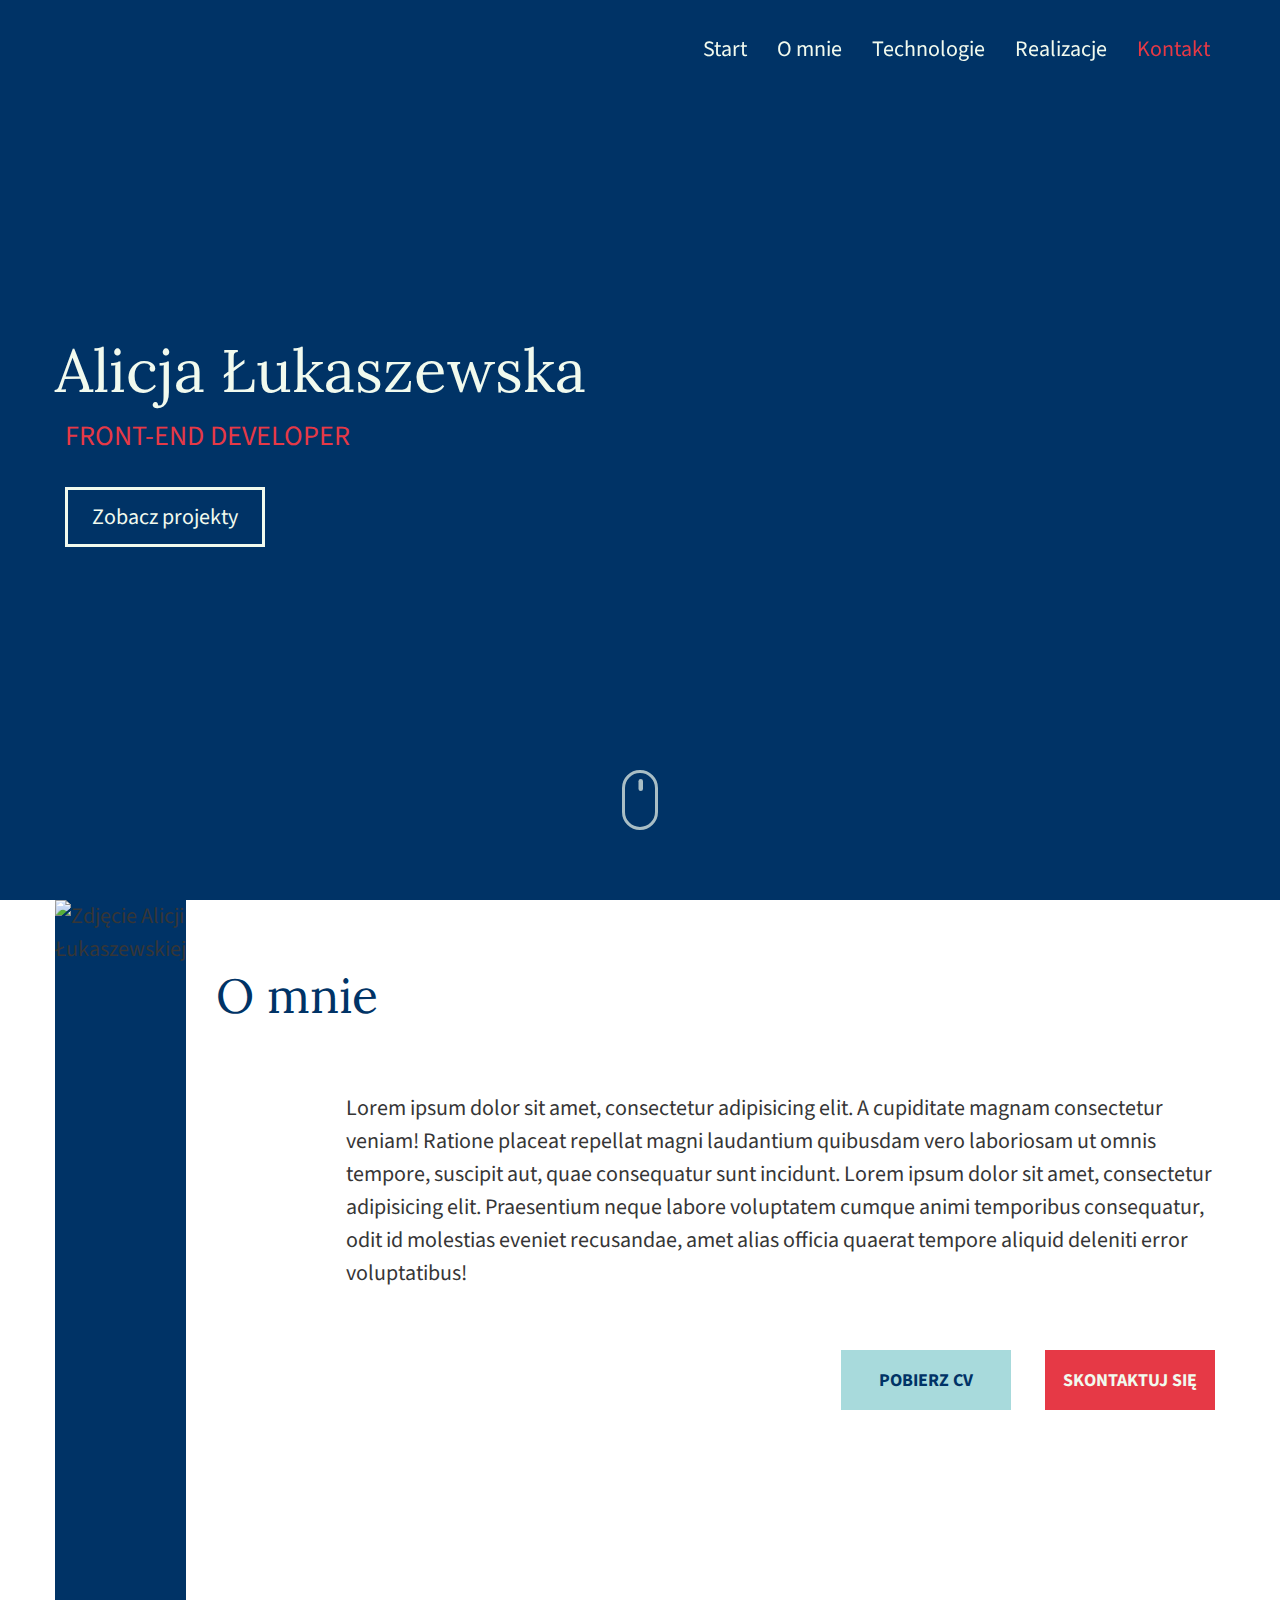
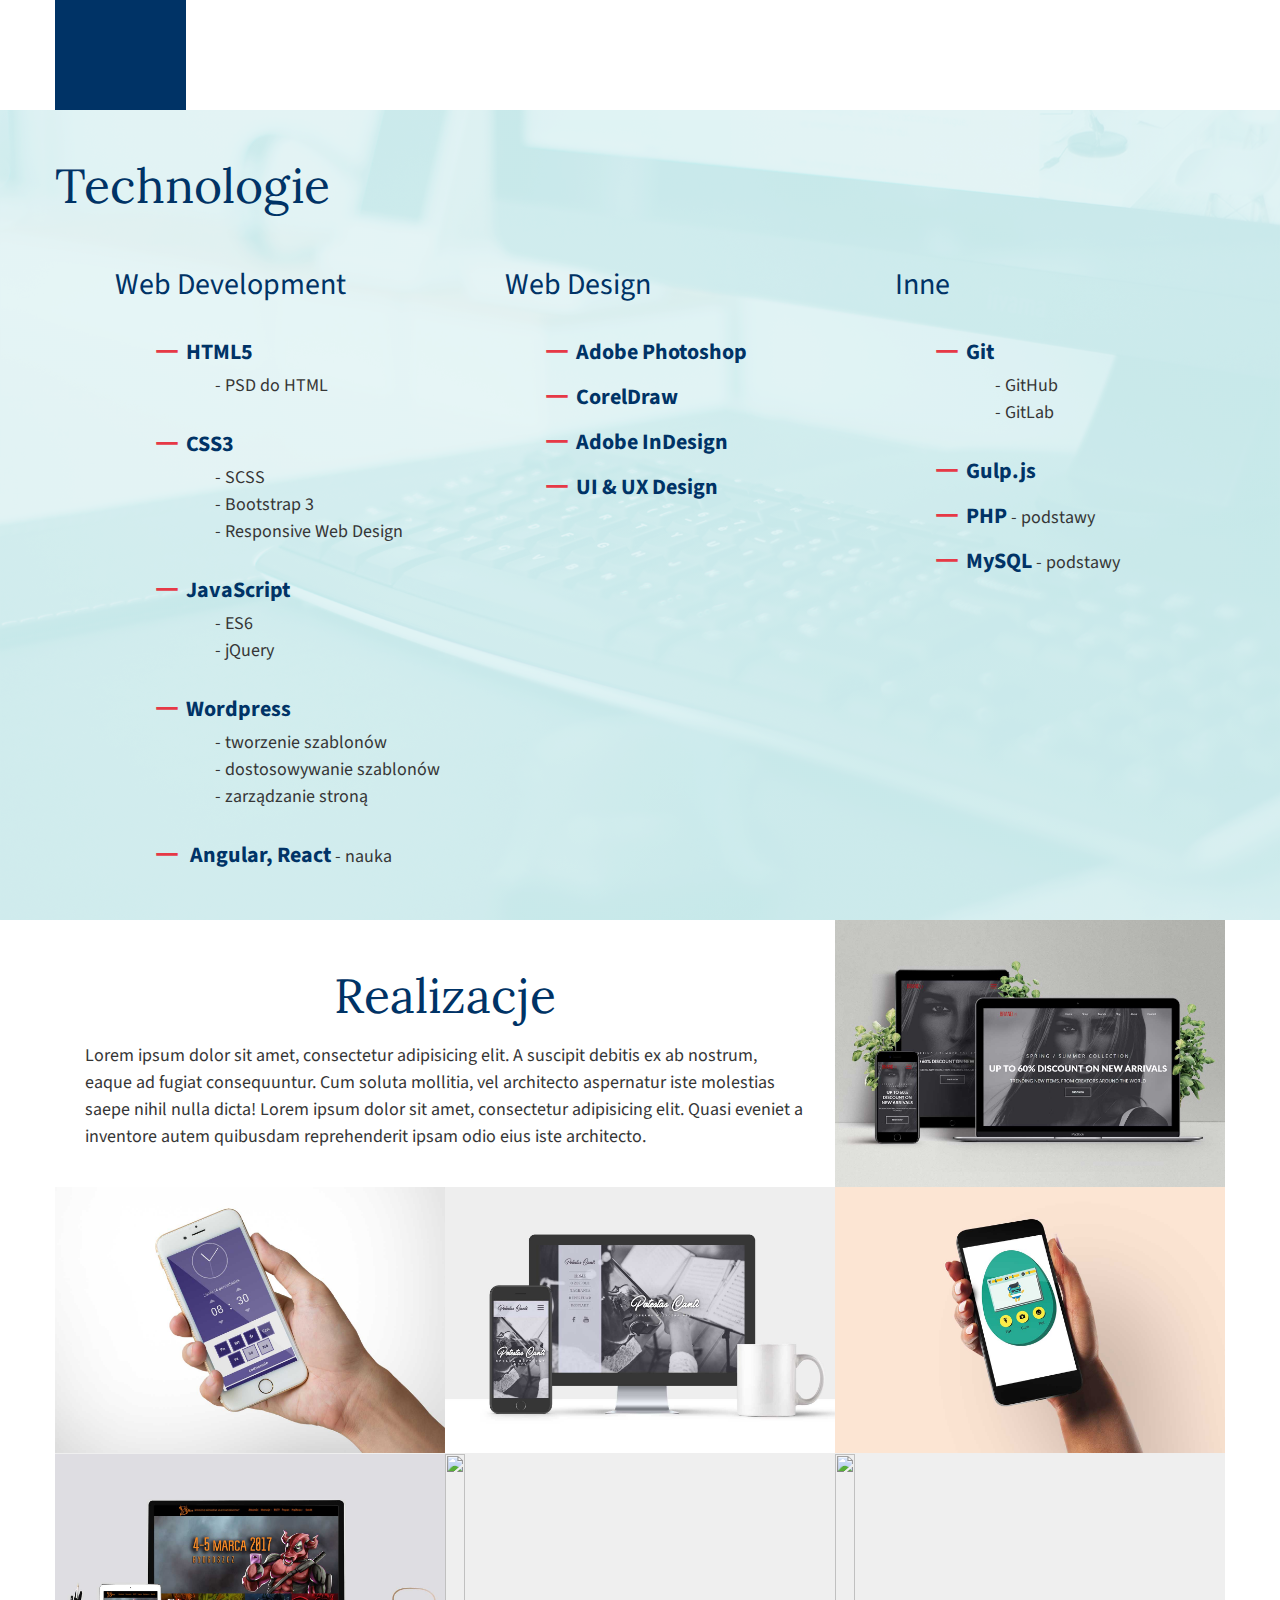
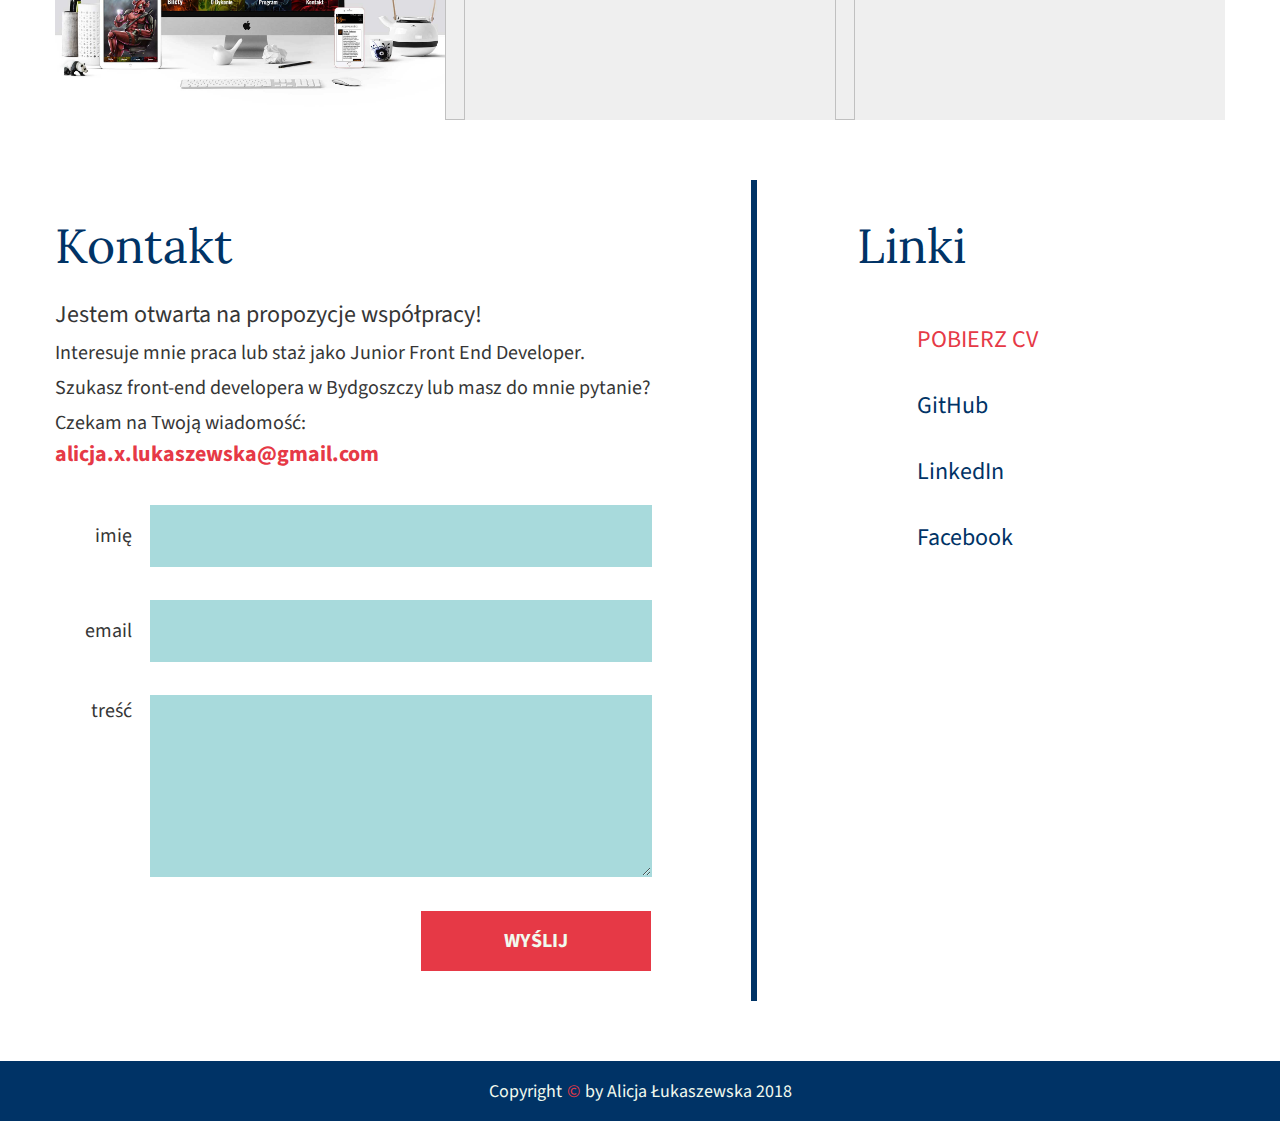
==== index.html @ 1657c919 "looking for canvas" ====
<!DOCTYPE html>
<html lang="pl">
<head>
	<meta charset="UTF-8">
	<meta name="viewport" content="user-scalable=no, width=device-width, initial-scale=1, maximum-scale=1">
	<title>Alicja Łukaszewska - Front-End Developer</title>
	<link href="https://fonts.googleapis.com/css?family=Lora:700|Source+Sans+Pro:300,400,600" rel="stylesheet">
	<link rel="stylesheet" href="css/style.css">

</head>
<body>		
<div class="zoomed" id="zoom">
	<button class="prev" id="prev">&#10094;</button>
	<div class="zoomed-project">
		<button class="close" id="close">&#10006;</button>
		<button class="back" id="back">&#10094;</button>
		<img src="img/projects/brand.jpg" alt="">
		<div class="content"></div>
	</div>
	<button class="next" id="next">&#10095;</button>
</div>
<div class="line"></div>
	<nav class="fixed-menu">
		<div id="menu" class="container">
			<nav>
				<a href="index.html" class="visuallyhidden">
					<h1>Alicja Łukaszewska</h1>
					<p>Front-End Developer</p>
				</a>
				<ul class="toggle-dropdown">
					<li><a class="scroll" active href="#start">Start</a></li>
					<li><a class="scroll" href="#omnie">O mnie</a></li>
					<li><a class="scroll" href="#technologie">Technologie</a></li>
					<li><a class="scroll" href="#realizacje">Realizacje</a></li>
					<li><a class="scroll special" href="#kontakt">Kontakt</a></li>
				</ul>
			</nav>
		</div>
	</nav>	
	<header id="start">
	<canvas id="canvas" width="1000" height="1000"></canvas>
	<div id="altBG" class="alt"></div>
		<div class="welcome">
			<div id="logo">
				<a href="index.html" aria-hidden="true">
					<h1>Alicja Łukaszewska</h1>
					<p>Front-End Developer</p>
				</a>
			</div>
			<a href="#realizacje" class="projects scroll">Zobacz projekty</a>
		</div>			
		<a class="mouse-icon scroll" href="#omnie" aria-label="zjedź niżej" title="zjedź niżej">
				<div class="wheel"></div>
		</a>
	</header>
	<article class="about container" role="main" id="omnie">
		<figure>
			<img src="" alt="Zdjęcie Alicji Łukaszewskiej">
		</figure>
		<section>
			<h2>O mnie</h2>
			<p>Lorem ipsum dolor sit amet, consectetur adipisicing elit. A cupiditate magnam consectetur veniam! Ratione placeat repellat magni laudantium quibusdam vero laboriosam ut omnis tempore, suscipit aut, quae consequatur sunt incidunt. Lorem ipsum dolor sit amet, consectetur adipisicing elit. Praesentium neque labore voluptatem cumque animi temporibus consequatur, odit id molestias eveniet recusandae, amet alias officia quaerat tempore aliquid deleniti error voluptatibus!</p>
			<footer>
				<a class="cv" href="/files/CV.pdf" download="CV - Alicja Łukaszewska.pdf">Pobierz CV</a>
				<a href="#kontakt" class="scroll">Skontaktuj się</a>
			</footer>
		</section>
	</article>
	<article class="skills" id="technologie">
		<h2 class="skills__h2">Technologie</h2>
		<div class="container">
			<section class="column">
				<h3>Web Development</h3>
				<ul>
					<li>HTML5
						<ul>
							<li>PSD do HTML</li>
						</ul>
					</li>
					<li>CSS3
						<ul>
							<li>SCSS</li>
							<li>Bootstrap 3</li>
							<li>Responsive Web Design</li>
						</ul>
					</li>
					<li>JavaScript
						<ul>
							<li>ES6</li>
							<li>jQuery</li>
						</ul>
					</li>
					<li>Wordpress
						<ul>
							<li>tworzenie szablonów</li>
							<li>dostosowywanie szablonów</li>
							<li>zarządzanie stroną</li>
						</ul>
					</li>
					<li>
						Angular, React<span> - nauka</span>
					</li>
				</ul>
			</section>
			<section class="column">
				<h3>Web Design</h3>
				<ul>
					<li>Adobe Photoshop</li>
					<li>CorelDraw</li>
					<li>Adobe InDesign</li>
					<li>UI & UX Design</li>
				</ul>
			</section>
			<section class="column">
				<h3>Inne</h3>
				<ul>
					<li>Git
						<ul>
							<li>GitHub</li>
							<li>GitLab</li>
						</ul>
					</li>
					<li>Gulp.js</li>
					<li>PHP<span> - podstawy</span></li>
					<li>MySQL<span> - podstawy</span></li>
				</ul>
			</section>
		</div>
	</article>
	<article class="portfolio container" id="realizacje">
		<div class="aboutProjects">
			<h2>Realizacje</h2>
			<p>Lorem ipsum dolor sit amet, consectetur adipisicing elit. A suscipit debitis ex ab nostrum, eaque ad fugiat consequuntur. Cum soluta mollitia, vel architecto aspernatur iste molestias saepe nihil nulla dicta! Lorem ipsum dolor sit amet, consectetur adipisicing elit. Quasi eveniet a inventore autem quibusdam reprehenderit ipsam odio eius iste architecto.</p>
		</div>
		<button class="project" aria-label="Kliknij by przeczytać szczegóły projektu" title="Kliknij by przeczytać szczegóły projektu" id="project1">
			<div class="image-wrapper">
				<img src="img/projects/brand.jpg" alt="">
			</div>	
			<div class="visuallyhidden content">
				<div class="details container">
					<div class="description">
						<h3>Strona Brand LY</h3>
						<dl class="date">
							<dt class="visuallyhidden">Data wykonania projektu:</dt>
							<dd>Styczeń 2018</dd>
						</dl>
						<p>Lorem ipsum dolor sit amet, consectetur adipisicing elit. Unde est odio ea, aliquid voluptate adipisci, non nulla veniam nostrum veritatis sunt dolores temporibus perspiciatis! Unde explicabo doloremque quia iste dolor?</p>
					</div>
					<ul>Technologie:
						<li>HTML5</li>
						<li>SCSS</li>
						<li>JavaScript</li>
						<li>Gulp.js</li>
					</ul>		
				</div>
				<div class="view">
					<a class="live" href="https://alicjalukaszewska.github.io/weeklywebdev24/" target="_blank">Live</a>
					<a class="code" href="https://github.com/alicjalukaszewska/weeklywebdev24" target="_blank">Kod</a>
				</div>
			</div>	
		</button>	
	
		<button class="project" aria-label="Kliknij by przeczytać szczegóły projektu" title="Kliknij by przeczytać szczegóły projektu" id="project2">
			<div class="image-wrapper">
				<img src="img/projects/alarm.jpg" alt="">
			</div>
			<div class="visuallyhidden content">
				<div class="details container">
					<div class="description">
						<h3>Aplikacja Simple Alarm</h3>
						<dl class="date">
							<dt class="visuallyhidden">Data wykonania projektu:</dt>
							<dd>Lipiec 2017 - Styczeń 2018</dd>
						</dl>
						<p>Lorem ipsum dolor sit amet, consectetur adipisicing elit. Unde est odio ea, aliquid voluptate adipisci, non nulla veniam nostrum veritatis sunt dolores temporibus perspiciatis! Unde explicabo doloremque quia iste dolor?</p>
					</div>
					<ul>Technologie:
						<li>JavaScript</li>
						<li>HTML5</li>
						<li>SCSS</li>
						<li>Gulp.js</li>
					</ul>		
				</div>
				<div class="view">
					<a class="live" href="https://alicjalukaszewska.github.io/simpleAlarm/" target="_blank">Live</a>
					<a class="code" href="https://github.com/alicjalukaszewska/simpleAlarm" target="_blank">Kod</a>
				</div>
			</div>
		</button>	
		<button class="project" aria-label="Kliknij by przeczytać szczegóły projektu" title="Kliknij by przeczytać szczegóły projektu" id="project3">
			<div class="image-wrapper">
				<img src="img/projects/potestas.jpg" alt="">
			</div>		
			<div class="visuallyhidden content">
				<div class="details container">
					<div class="description">
						<h3>Strona Potestas Canti</h3>
						<dl class="date">
							<dt class="visuallyhidden">Data wykonania projektu:</dt>
							<dd>Wrzesień 2017 - W trakcie</dd>
						</dl>
						<p>Lorem ipsum dolor sit amet, consectetur adipisicing elit. Unde est odio ea, aliquid voluptate adipisci, non nulla veniam nostrum veritatis sunt dolores temporibus perspiciatis! Unde explicabo doloremque quia iste dolor?</p>
					</div>
					<ul>Technologie:
						<li>HTML5</li>
						<li>SCSS</li>
						<li>JavaScript</li>
						<li>Gulp.js</li>
					</ul>		
				</div>
				<div class="view">
					<a class="live" href="https://alicjalukaszewska.github.io/PotestasCanti/" target="_blank">Live</a>
					<a class="code" href="https://github.com/alicjalukaszewska/PotestasCanti" target="_blank">Kod</a>
				</div>
			</div>
		</button>	
		<button class="project" aria-label="Kliknij by przeczytać szczegóły projektu" title="Kliknij by przeczytać szczegóły projektu" id="project4">
			<div class="image-wrapper">
				<img src="img/projects/tamagotchi.jpg" alt="">
			</div>
				<div class="visuallyhidden content">
					<div class="details container">
						<div class="description">
							<h3>Aplikacja Tamagotchi</h3>
							<dl class="date">
								<dt class="visuallyhidden">Data wykonania projektu:</dt>
								<dd>Listopad 2017 - Styczeń 2018</dd>
							</dl>
							<p>Lorem ipsum dolor sit amet, consectetur adipisicing elit. Unde est odio ea, aliquid voluptate adipisci, non nulla veniam nostrum veritatis sunt dolores temporibus perspiciatis! Unde explicabo doloremque quia iste dolor?</p>
						</div>
						<ul>Technologie:
							<li>JavaScript</li>
							<li>HTML5</li>
							<li>SCSS</li>
							<li>Gulp.js</li>
						</ul>
					</div>
					<div class="view">
						<a class="live" href="https://alicjalukaszewska.github.io/tamagotchi/" target="_blank">Live</a>
						<a class="code" href="https://github.com/alicjalukaszewska/tamagotchi" target="_blank">Kod</a>
					</div>
				</div>
			</div>			
		</button>	
		<button class="project" aria-label="Kliknij by przeczytać szczegóły projektu" title="Kliknij by przeczytać szczegóły projektu" id="project5">
			<div class="image-wrapper">
				<img src="img/projects/bykon.jpg" alt="">
			</div>	
			<div class="visuallyhidden content">
				<div class="details container">
					<div class="description">
						<h3>Strona Bykonu</h3>
						<dl class="date">
							<dt class="visuallyhidden">Data wykonania projektu:</dt>
							<dd>Listopad 2016 - Grudzień 2016</dd>
						</dl>
						<p>Lorem ipsum dolor sit amet, consectetur adipisicing elit. Unde est odio ea, aliquid voluptate adipisci, non nulla veniam nostrum veritatis sunt dolores temporibus perspiciatis! Unde explicabo doloremque quia iste dolor?</p>
					</div>
					<ul>Technologie:
						<li>Wordpress</li>
						<li>HTML5</li>
						<li>Bootstrap 3</li>
						<li>jQuery</li>
					</ul>		
				</div>
				<div class="view">
					<a class="live" href="https://www.bykon.pl" target="_blank">Live</a>
					<a class="code" href="#" target="_blank">Kod</a>
				</div>
			</div>
		</button>	
		
		<button class="project" aria-label="Kliknij by przeczytać szczegóły projektu" title="Kliknij by przeczytać szczegóły projektu" id="project6">
			<div class="image-wrapper">
				<img src="img/projects/kosci.jpg" alt="">
			</div>		
			<div class="visuallyhidden content">
				<div class="details container">
					<div class="description">
						<h3>Aplikacja Gra w Kości</h3>
						<dl class="date">
							<dt class="visuallyhidden">Data wykonania projektu:</dt>
							<dd>Październik 2017 - Grudzień 2017</dd>
						</dl>
						<p>Lorem ipsum dolor sit amet, consectetur adipisicing elit. Unde est odio ea, aliquid voluptate adipisci, non nulla veniam nostrum veritatis sunt dolores temporibus perspiciatis! Unde explicabo doloremque quia iste dolor?</p>
					</div>
					<ul>Technologie:
						<li>JavaSript</li>
						<li>HTML5</li>
						<li>SCSS</li>
						<li>Gulp.js</li>
					</ul>		
				</div>
				<div class="view">
					<a class="live" href="https://alicjalukaszewska.github.io/DiceGame/" target="_blank">Live</a>
					<a class="code" href="https://github.com/alicjalukaszewska/DiceGame" target="_blank">Kod</a>
				</div>
			</div>
		</button>	
		<button class="project" aria-label="Kliknij by przeczytać szczegóły projektu" title="Kliknij by przeczytać szczegóły projektu" id="project7">
			<div class="image-wrapper">
				<img src="img/projects/wet.jpg" alt="">
			</div>
			<div class="visuallyhidden content">
				<div class="details container">
					<div class="description">
						<h3>Strona Vet-Bicom</h3>
						<dl class="date">
							<dt class="visuallyhidden">Data wykonania projektu:</dt>
							<dd>Sierpień 2016 - Październik 2016</dd>
						</dl>
						<p>Lorem ipsum dolor sit amet, consectetur adipisicing elit. Unde est odio ea, aliquid voluptate adipisci, non nulla veniam nostrum veritatis sunt dolores temporibus perspiciatis! Unde explicabo doloremque quia iste dolor?</p>
					</div>
					<ul>Technologie:
						<li>Wordpress</li>
						<li>HTML5</li>
						<li>Bootstrap 3</li>
						<li>jQuery</li>
					</ul>		
				</div>
				<div class="view">
					<a class="live" href="http://www.weterynarzraszyn.com/" target="_blank">Live</a>
					<a class="code" href="#" target="_blank">Kod</a>
				</div>
			</div>
		</button>
	</article>
	<article class="contact container" id="kontakt">
		<section class="contact-form">
			<h2>Kontakt</h2>
			<p class="lead">Jestem otwarta na propozycje współpracy!</p>
			<p>Interesuje mnie praca lub staż jako Junior Front End Developer.</p>
			<p>Szukasz front-end developera w Bydgoszczy lub masz do mnie pytanie?</p>
			<p>Czekam na Twoją wiadomość:</p>
			<a href="mailto:alicja.x.lukaszewska@gmail.com">alicja.x.lukaszewska@gmail.com</a>
			<form action="" method="post">
				<p>
					<label for="name">imię</label>
					<input type="text" name="name" required>
				</p>
				<p>
					<label for="email">email</label>
					<input type="email" name="email" required pattern="^(?!(^[.-].*|[^@]*[.-]@|.*\.{2,}.*)|^.{254}.)([a-zA-Z0-9!#$%&'*+\/=?^_`{|}~.-]+@)(?!-.*|.*-\.)([a-zA-Z0-9-]{1,63}\.)+[a-zA-Z]{2,15}$">
				</p>
				<p>
					<label for="message">
						<span>treść</span>
						<textarea name="message" id="" required></textarea>
					</label>
				</p>
				<p>
					<button name="submit" type="submit">Wyślij</button>
				</p>
			</form>
		</section>
		<section class="links">
			<h2>Linki</h2>
			<ul>
				<li>
					<a class="cv" href="/files/CV.pdf" download="CV - Alicja Łukaszewska.pdf">Pobierz CV</a>
				</li>
				<li>
					<a class="github" target="_blank" href="https://github.com/alicjalukaszewska">GitHub</a>
				</li>
				<li>
					<a class="linkedin" href="https://www.linkedin.com/in/alicja-%C5%82ukaszewska-3792b4121/" target="_blank">LinkedIn</a>
				</li>
				<li>
					<a class="fb" href="https://www.facebook.com/alicja.xenya" target="_blank">Facebook</a>
				</li>
			</ul>
		</section>
	</article>
	<footer>
		Copyright <span class="special">&#169;</span> by Alicja Łukaszewska 2018
	</footer>
	<script src="js/smooth-scroll.js"></script>
<!-- 	<script src="js/triangles.js"></script>
	<script src="js/canvas.js"></script> -->
	<script src="js/code.js"></script>
</body>
</html>
---- css/style.css ----
.visuallyhidden {
  border: 0;
  clip: rect(0 0 0 0);
  -webkit-clip-path: inset(50%);
  clip-path: inset(50%);
  height: 1px;
  margin: -1px;
  overflow: hidden;
  padding: 0;
  position: absolute;
  width: 1px;
  white-space: nowrap;
  /* 1 */ }

@-webkit-keyframes drop {
  0% {
    top: 5px; }
  50% {
    top: 10px; }
  100% {
    top: 5px; } }

@keyframes drop {
  0% {
    top: 5px; }
  50% {
    top: 10px; }
  100% {
    top: 5px; } }

* {
  margin: 0;
  padding: 0;
  -webkit-box-sizing: border-box;
  box-sizing: border-box;
  border: 0;
  font-size: 100%;
  font: inherit;
  list-style: none;
  text-decoration: none; }

body {
  /* background-color: $backgroundColor;*/
  color: #363636;
  font-family: 'Source Sans Pro', sans-serif;
  font-size: 22px;
  line-height: 1.5; }

h1 {
  color: #f1faee;
  font-family: 'Lora', serif;
  font-size: 60px; }
  h1 a {
    color: inherit; }

h2 {
  padding: 60px 0 60px;
  color: #003366;
  font-family: 'Lora', serif;
  font-size: 48px; }

.container {
  max-width: 1170px;
  margin: 0 auto; }

.line {
  opacity: 0;
  margin-top: -2px;
  position: fixed;
  height: 8px;
  width: 20px;
  background-color: #e63946;
  transition: all 0.2s;
  z-index: 99; }

.fixed-menu {
  position: fixed;
  width: 100%;
  z-index: 10; }
  .fixed-menu .container {
    height: 90px;
    display: -webkit-box;
    display: -ms-flexbox;
    display: flex;
    -ms-flex-pack: distribute;
    -webkit-box-pack: end;
    justify-content: flex-end;
    -webkit-box-align: center;
    -ms-flex-align: center;
    align-items: center;
    z-index: 20; }
    .fixed-menu .container nav {
      height: 100%; }
    .fixed-menu .container nav ul {
      height: inherit;
      display: flex;
      align-items: center; }
      .fixed-menu .container nav ul li {
        margin: 8px 15px 0;
        height: 100%; }
        .fixed-menu .container nav ul li a {
          display: flex;
          align-items: center;
          width: 100%;
          height: 100%;
          color: #f1faee;
          transition: all 0.3s;
          -webkit-transition: all 0.3s; }
          .fixed-menu .container nav ul li a.special {
            color: #e63946; }
            .fixed-menu .container nav ul li a.special:hover, .fixed-menu .container nav ul li a.special:focus {
              color: #7c010a;
              text-decoration: underline; }
          .fixed-menu .container nav ul li a:hover, .fixed-menu .container nav ul li a:focus {
            color: #a8dadc;
            text-decoration: underline;
            transition: all 0.3s;
            -webkit-transition: all 0.3s; }
  .fixed-menu.scrolled {
    background-color: rgba(0, 51, 102, 0.7);
    -webkit-transition: background-color 0.3s;
    transition: background-color 0.3s; }
    .fixed-menu.scrolled a:hover, .fixed-menu.scrolled a:focus {
      color: #e63946;
      text-decoration: underline;
      -webkit-transition: color 0.2s;
      transition: color 0.2s; }

header {
  display: -webkit-box;
  display: -ms-flexbox;
  display: flex;
  -webkit-box-pack: center;
  -ms-flex-pack: center;
  justify-content: center;
  -webkit-box-align: center;
  -ms-flex-align: center;
  align-items: center;
  height: 100vh;
  background-color: #003366;
  background-image: linear-gradient(rgba(0, 51, 102, 0.4), rgba(0, 51, 102, 0.4)), url("../img/background.png");
  background-position: center;
  background-repeat: no-repeat;
  background-size: cover; }
  header canvas {
    position: absolute;
    top: 0;
    left: 0;
    z-index: 1; }
  header .alt {
    position: absolute;
    top: 0;
    left: 0; }
  header .welcome {
    width: 1170px;
    height: 250px; }
    header .welcome p {
      margin-left: 10px;
      color: #e63946;
      font-size: 28px;
      text-transform: uppercase; }
    header .welcome > a {
      top: auto;
      margin-left: 10px;
      margin-top: 30px;
      display: -webkit-box;
      display: -ms-flexbox;
      display: flex;
      -webkit-box-pack: center;
      -ms-flex-pack: center;
      justify-content: center;
      -webkit-box-align: center;
      -ms-flex-align: center;
      align-items: center;
      height: 60px;
      width: 200px;
      border: 3px solid #f1faee;
      color: #f1faee;
      transition: all 0.3s;
      -webkit-transition: all 0.3s; }
      header .welcome > a:hover, header .welcome > a:focus {
        background-color: rgba(255, 255, 255, 0.2);
        transition: all 0.3s;
        -webkit-transition: all 0.3s; }
    header .welcome .fixed {
      position: fixed;
      top: 10px;
      margin-top: 0;
      transition: all 0.3s;
      -webkit-transition: all 0.3s;
      z-index: 15; }
      header .welcome .fixed h1 {
        font-size: 34px;
        transition: all 0.3s;
        -webkit-transition: all 0.3s; }
      header .welcome .fixed p {
        margin: -5px 2px;
        font-size: 16px;
        transition: all 0.3s;
        -webkit-transition: all 0.3s; }
    header .welcome .fixed + .projects {
      opacity: 0; }
  header .mouse-icon {
    position: absolute;
    bottom: 0;
    text-align: center;
    margin-bottom: 80px;
    border: 2px solid #000;
    border-radius: 16px;
    height: 40px;
    width: 24px;
    display: block;
    border-color: #f1faee;
    z-index: 10;
    opacity: 0.7;
    background: transparent;
    transform: scale(1.5);
    cursor: pointer; }
    header .mouse-icon:hover, header .mouse-icon:focus {
      background-color: rgba(255, 255, 255, 0.3); }
  header .mouse-icon .wheel {
    -webkit-animation-name: drop;
    -webkit-animation-duration: 2s;
    -webkit-animation-timing-function: linear;
    -webkit-animation-delay: 0s;
    -webkit-animation-iteration-count: infinite;
    -webkit-animation-play-state: running;
    -webkit-animation-name: drop;
    animation-name: drop;
    -webkit-animation-duration: 2s;
    animation-duration: 2s;
    -webkit-animation-timing-function: linear;
    animation-timing-function: linear;
    -webkit-animation-delay: 0s;
    animation-delay: 0s;
    -webkit-animation-iteration-count: infinite;
    animation-iteration-count: infinite;
    -webkit-animation-play-state: running;
    animation-play-state: running; }
  header .mouse-icon .wheel {
    position: relative;
    border-radius: 10px;
    background-color: #f1faee;
    width: 3px;
    height: 8px;
    top: 4px;
    margin-left: auto;
    margin-right: auto; }

.about {
  height: calc(100vh - 90px);
  display: -webkit-box;
  display: -ms-flexbox;
  display: -webkit-inline-box;
  display: -ms-inline-flexbox;
  display: -webkit-box;
  display: flex; }
  .about figure {
    height: inherit;
    width: 470px;
    background-color: #003366; }
  .about section {
    margin: 0 10px 0 30px;
    display: -webkit-box;
    display: -ms-flexbox;
    display: flex;
    -webkit-box-orient: vertical;
    -webkit-box-direction: normal;
    -ms-flex-direction: column;
    flex-direction: column; }
    .about section p {
      margin-left: 130px; }
    .about section footer {
      -ms-flex-item-align: end;
      align-self: flex-end; }
      .about section footer a {
        margin-top: 60px;
        margin-left: 30px;
        display: -webkit-box;
        display: -ms-flexbox;
        display: -webkit-inline-box;
        display: -ms-inline-flexbox;
        display: inline-flex;
        -webkit-box-align: center;
        -ms-flex-align: center;
        align-items: center;
        -webkit-box-pack: center;
        -ms-flex-pack: center;
        justify-content: center;
        width: 170px;
        height: 60px;
        font-size: 18px;
        font-weight: bold;
        text-transform: uppercase;
        transition: all 0.5s;
        -webkit-transition: all 0.5s; }
      .about section footer a:first-child {
        background-color: #a8dadc;
        color: #003366; }
        .about section footer a:first-child:hover, .about section footer a:first-child:focus {
          background-color: #003366;
          color: #f1faee;
          transition: all 0.5s;
          -webkit-transition: all 0.5s; }
      .about section footer a:last-child {
        background-color: #e63946;
        color: #f1faee; }
        .about section footer a:last-child:hover, .about section footer a:last-child:focus {
          background-color: #7c010a;
          color: #f1faee;
          transition: all 0.5s;
          -webkit-transition: all 0.5s; }

.skills {
  padding-bottom: 60px;
  height: calc(100vh - 90px);
  background-image: linear-gradient(rgba(168, 218, 220, 0.45), rgba(168, 218, 220, 0.45)), url("../img/backgroundskills.png");
  background-blend-mode: overlay;
  background-color: #d0e7e8;
  background-size: cover;
  background-position: center center; }
  .skills h2 {
    padding: 40px 0;
    margin: 0 auto;
    display: block;
    max-width: 1170px; }
  .skills .container {
    display: -webkit-box;
    display: -ms-flexbox;
    display: flex; }
  .skills .column {
    -webkit-box-flex: 1;
    -ms-flex: 1;
    flex: 1; }
    .skills .column h3 {
      padding-bottom: 20px;
      padding-left: 60px;
      color: #003366;
      font-size: 30px; }
    .skills .column > ul {
      margin-left: 100px; }
    .skills .column > ul > li {
      color: #003366;
      font-weight: bold; }
      .skills .column > ul > li:before {
        content: '\2015';
        color: #e63946;
        font-size: 30px;
        margin-right: 7px; }
      .skills .column > ul > li span {
        color: #363636;
        font-size: 18px;
        font-weight: normal; }
    .skills .column > ul > li > ul {
      color: #363636;
      font-size: 18px;
      font-weight: normal;
      margin-left: 60px;
      padding-bottom: 20px; }
      .skills .column > ul > li > ul > li:before {
        content: " - "; }

.portfolio {
  margin-bottom: 60px;
  width: 1170px;
  display: -ms-grid;
  display: grid;
  -ms-grid-columns: 1fr 1fr;
  grid-template-columns: 1fr 1fr 1fr;
  -ms-grid-rows: auto auto auto;
  grid-template-rows: auto auto auto; }
  .portfolio .aboutProjects {
    padding: 30px;
    -ms-grid-column: 1;
    grid-column-start: 1;
    grid-column-end: 3; }
    .portfolio .aboutProjects h2 {
      padding: 10px 0;
      text-align: center; }
    .portfolio .aboutProjects p {
      font-size: 18px; }
  .portfolio .project {
    position: relative;
    display: flex;
    overflow: hidden;
    transition: all 0.3s;
    -webkit-transition: all 0.3s; }
    .portfolio .project .image-wrapper {
      display: flex;
      transition: all 0.3s;
      -webkit-transition: all 0.3s; }
    .portfolio .project:after {
      background-color: transparent;
      background-repeat: no-repeat;
      background-position: center center;
      content: '\A';
      position: absolute;
      top: 0;
      left: 0;
      width: 100%;
      height: 100%;
      transition: all 0.5s;
      -webkit-transition: all 0.5s; }
    .portfolio .project:hover:after, .portfolio .project:focus:after {
      background-color: rgba(0, 51, 102, 0.8);
      background-image: url("../img/icons/magnifier.svg");
      background-repeat: no-repeat;
      background-position: center center;
      background-size: 20%;
      transition: all 0.5s;
      -webkit-transition: all 0.5s; }
    .portfolio .project:nth-child(even):hover:after, .portfolio .project:nth-child(even):focus:after {
      background-color: rgba(230, 57, 70, 0.6);
      background-image: url("../img/icons/magnifier.svg");
      background-repeat: no-repeat;
      background-position: center center;
      background-size: 20%;
      transition: all 0.5s;
      -webkit-transition: all 0.5s; }
    .portfolio .project img {
      width: 100%;
      height: 100%;
      -o-object-fit: contain;
      object-fit: contain;
      transition: all 0.3s;
      -webkit-transition: all 0.3s; }

.zoomed {
  position: fixed;
  width: 100%;
  height: 100vh;
  background-color: rgba(69, 123, 157, 0.4);
  z-index: 1000;
  display: -webkit-box;
  display: -ms-flexbox;
  display: flex;
  -webkit-box-pack: center;
  -ms-flex-pack: center;
  justify-content: center;
  -webkit-box-align: center;
  -ms-flex-align: center;
  align-items: center;
  transition: all 1s;
  -webkit-transition: all 1s;
  display: none; }
  .zoomed button {
    padding: 20px;
    width: 50px;
    height: 80px;
    font-size: 30px;
    cursor: pointer;
    transition: all 0.2s;
    -webkit-transition: all 0.2s;
    color: #f1faee;
    background-color: #003366; }
    .zoomed button:hover, .zoomed button:focus {
      background-color: #7c010a;
      transition: all 0.2s;
      -webkit-transition: all 0.2s; }
  .zoomed .zoomed-project {
    padding: 10px 0 30px;
    position: relative;
    display: -webkit-box;
    display: -ms-flexbox;
    display: flex;
    -webkit-box-orient: vertical;
    -webkit-box-direction: normal;
    -ms-flex-direction: column;
    flex-direction: column;
    -webkit-box-align: center;
    -ms-flex-align: center;
    align-items: center;
    -webkit-box-pack: center;
    -ms-flex-pack: center;
    justify-content: center;
    background-color: #ffffff;
    height: 95%;
    width: 900px; }
    .zoomed .zoomed-project img {
      max-width: 840px; }
    .zoomed .zoomed-project button {
      position: absolute;
      top: 0;
      padding: 20px;
      width: 80px;
      height: 80px;
      font-size: 30px;
      cursor: pointer;
      transition: all 0.2s;
      -webkit-transition: all 0.2s; }
      .zoomed .zoomed-project button.close {
        -ms-flex-item-align: end;
        align-self: flex-end;
        color: #f1faee;
        background-color: #003366; }
        .zoomed .zoomed-project button.close:hover, .zoomed .zoomed-project button.close:focus {
          background-color: #7c010a;
          transition: all 0.2s;
          -webkit-transition: all 0.2s; }
      .zoomed .zoomed-project button.back {
        display: none;
        -ms-flex-item-align: start;
        align-self: flex-start;
        color: #f1faee;
        background-color: #e63946;
        transition: all 0.2s;
        -webkit-transition: all 0.2s; }
        .zoomed .zoomed-project button.back:hover, .zoomed .zoomed-project button.back:focus {
          background-color: #003366;
          transition: all 0.2s;
          -webkit-transition: all 0.2s; }
    .zoomed .zoomed-project .details {
      margin-top: 10px;
      display: flex; }
      .zoomed .zoomed-project .details .description {
        margin: 0 auto;
        flex: 3;
        position: relative;
        font-size: 18px;
        padding: 0 30px; }
        .zoomed .zoomed-project .details .description h3 {
          margin-bottom: 5px;
          color: #003366;
          font-size: 36px;
          font-weight: 300;
          /*light*/ }
        .zoomed .zoomed-project .details .description .date {
          margin-bottom: 5px;
          padding-left: 35px;
          font-size: 16px;
          font-weight: 300;
          /*italic*/
          background-image: url("../img/icons/calendar.svg");
          background-repeat: no-repeat;
          background-size: contain; }
        .zoomed .zoomed-project .details .description p {
          font-size: 16px;
          white-space: break-word; }
    .zoomed .zoomed-project ul {
      padding: 0 30px;
      margin-bottom: 30px;
      flex: 1;
      color: #003366;
      font-weight: light;
      font-size: 22px;
      border-left: 3px solid #003366; }
      .zoomed .zoomed-project ul li {
        color: #363636;
        font-weight: normal;
        font-size: 16px; }
        .zoomed .zoomed-project ul li:before {
          content: '\2015';
          color: #e63946;
          font-size: 20px;
          margin-right: 7px; }
    .zoomed .zoomed-project .view {
      padding-left: 60px;
      display: -webkit-box;
      display: -ms-flexbox;
      display: flex;
      justify-content: flex-start;
      width: 100%; }
      .zoomed .zoomed-project .view a {
        display: -webkit-box;
        display: -ms-flexbox;
        display: flex;
        -webkit-box-align: center;
        -ms-flex-align: center;
        align-items: center;
        -webkit-box-pack: center;
        -ms-flex-pack: center;
        justify-content: center;
        width: 100px;
        height: 50px;
        font-size: 24px;
        text-transform: uppercase;
        transition: all 0.3s;
        -webkit-transition: all 0.3s; }
        .zoomed .zoomed-project .view a.live {
          color: #003366;
          border: 1px solid #003366; }
          .zoomed .zoomed-project .view a.live:hover, .zoomed .zoomed-project .view a.live:focus {
            background-color: #003366;
            color: #f1faee;
            transition: all 0.3s;
            -webkit-transition: all 0.3s; }
        .zoomed .zoomed-project .view a.code {
          margin-left: 30px;
          color: #e63946;
          border: 1px solid #e63946; }
          .zoomed .zoomed-project .view a.code:hover, .zoomed .zoomed-project .view a.code:focus {
            background-color: #e63946;
            color: #f1faee;
            transition: all 0.3s;
            -webkit-transition: all 0.3s; }

.contact {
  padding-bottom: 60px;
  display: -webkit-box;
  display: -ms-flexbox;
  display: flex; }
  .contact h2 {
    padding-top: 30px;
    padding-bottom: 10px; }
  .contact .lead {
    font-size: 24px; }
  .contact p {
    font-size: 20px;
    padding-top: 5px; }
  .contact a {
    color: #e63946;
    font-weight: bold;
    transition: all 0.3s;
    -webkit-transition: all 0.3s; }
    .contact a:hover, .contact a:focus {
      color: #7c010a;
      text-decoration: underline;
      transition: all 0.3s;
      -webkit-transition: all 0.3s; }
  .contact .contact-form {
    padding-right: 100px; }
  .contact form {
    margin-top: 30px;
    display: -webkit-box;
    display: -ms-flexbox;
    display: flex;
    -webkit-box-orient: vertical;
    -webkit-box-direction: normal;
    -ms-flex-direction: column;
    flex-direction: column; }
    .contact form p {
      margin-bottom: 30px;
      -ms-flex-item-align: end;
      align-self: flex-end;
      font-size: 20px; }
    .contact form label {
      margin-top: 15px;
      width: 70px;
      text-align: right; }
      .contact form label span {
        margin-top: -5px; }
    .contact form input, .contact form textarea {
      margin-left: 15px;
      padding: 15px;
      width: 500px;
      background-color: #a8dadc;
      outline: 1px solid #a8dadc;
      transition: all 0.5s;
      -webkit-transition: all 0.5s; }
      .contact form input:hover, .contact form input:focus, .contact form textarea:hover, .contact form textarea:focus {
        outline: 1px solid #003366;
        transition: all 0.5s;
        -webkit-transition: all 0.5s; }
    .contact form input {
      height: 60px; }
    .contact form textarea {
      padding-top: 5px;
      vertical-align: top;
      height: 180px; }
    .contact form button {
      height: 60px;
      width: 230px;
      background-color: #e63946;
      color: #f1faee;
      font-weight: bold;
      text-transform: uppercase;
      cursor: pointer;
      transition: all 0.3s;
      -webkit-transition: all 0.3s; }
      .contact form button:hover, .contact form button:focus {
        background-color: #7c010a;
        color: #f1faee;
        transition: all 0.3s;
        -webkit-transition: all 0.3s; }

.links {
  padding-left: 100px;
  border-left: 6px solid #003366; }
  .links li {
    margin: 30px 0; }
    .links li a {
      color: #003366;
      font-size: 24px;
      font-weight: normal;
      background-repeat: no-repeat;
      background-size: contain;
      padding-left: 60px; }
      .links li a:hover, .links li a:focus {
        color: #003366;
        text-decoration: underline; }
      .links li a.cv {
        background-image: url(../img/icons/cv.svg);
        color: #e63946;
        text-transform: uppercase; }
        .links li a.cv:hover, .links li a.cv:focus {
          color: #7c010a;
          text-decoration: underline; }
      .links li a.github {
        background-image: url(../img/icons/gh.svg); }
      .links li a.linkedin {
        background-image: url(../img/icons/li.svg); }
      .links li a.fb {
        background-image: url(../img/icons/fb.svg); }

body > footer {
  display: -webkit-box;
  display: -ms-flexbox;
  display: flex;
  -webkit-box-align: center;
  -ms-flex-align: center;
  align-items: center;
  -webkit-box-pack: center;
  -ms-flex-pack: center;
  justify-content: center;
  height: 60px;
  text-align: center;
  font-size: 18px;
  color: #f1faee;
  background-color: #003366; }
  body > footer span {
    padding: 0 5px;
    color: #e63946; }
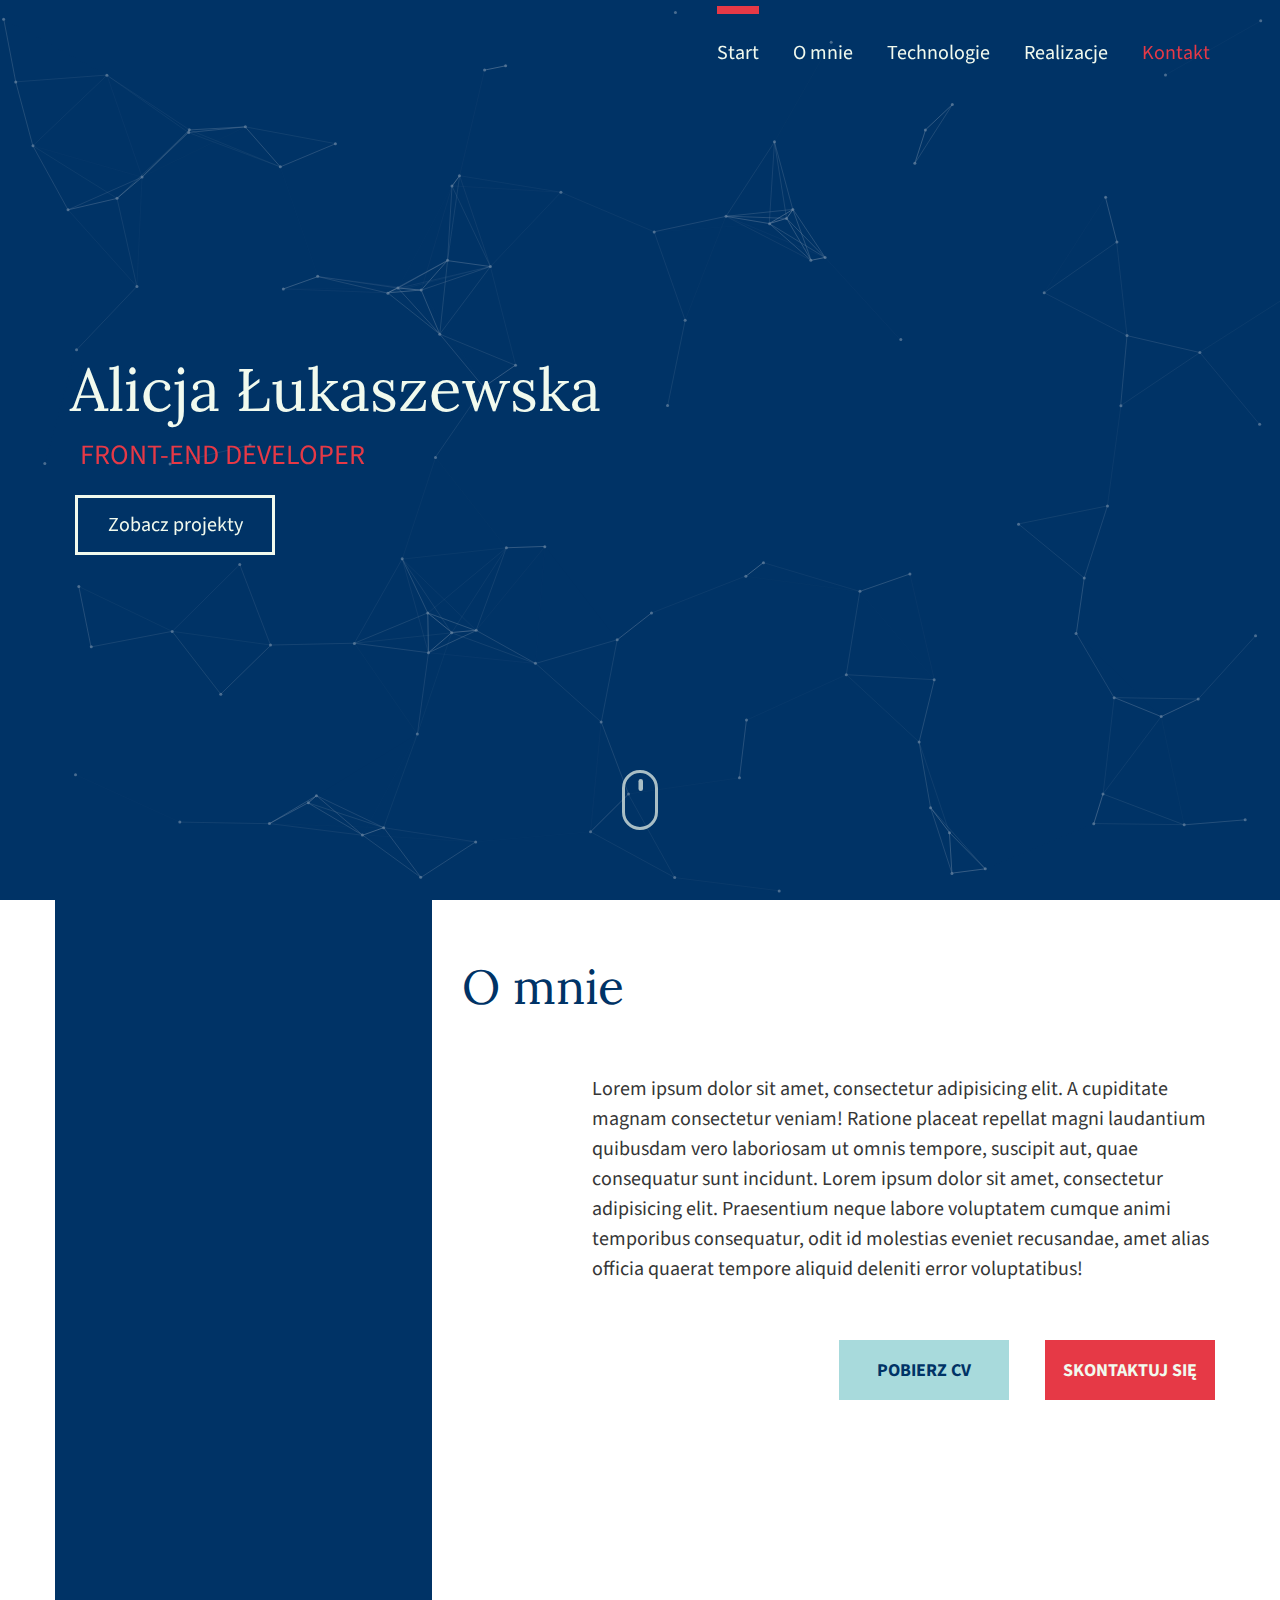
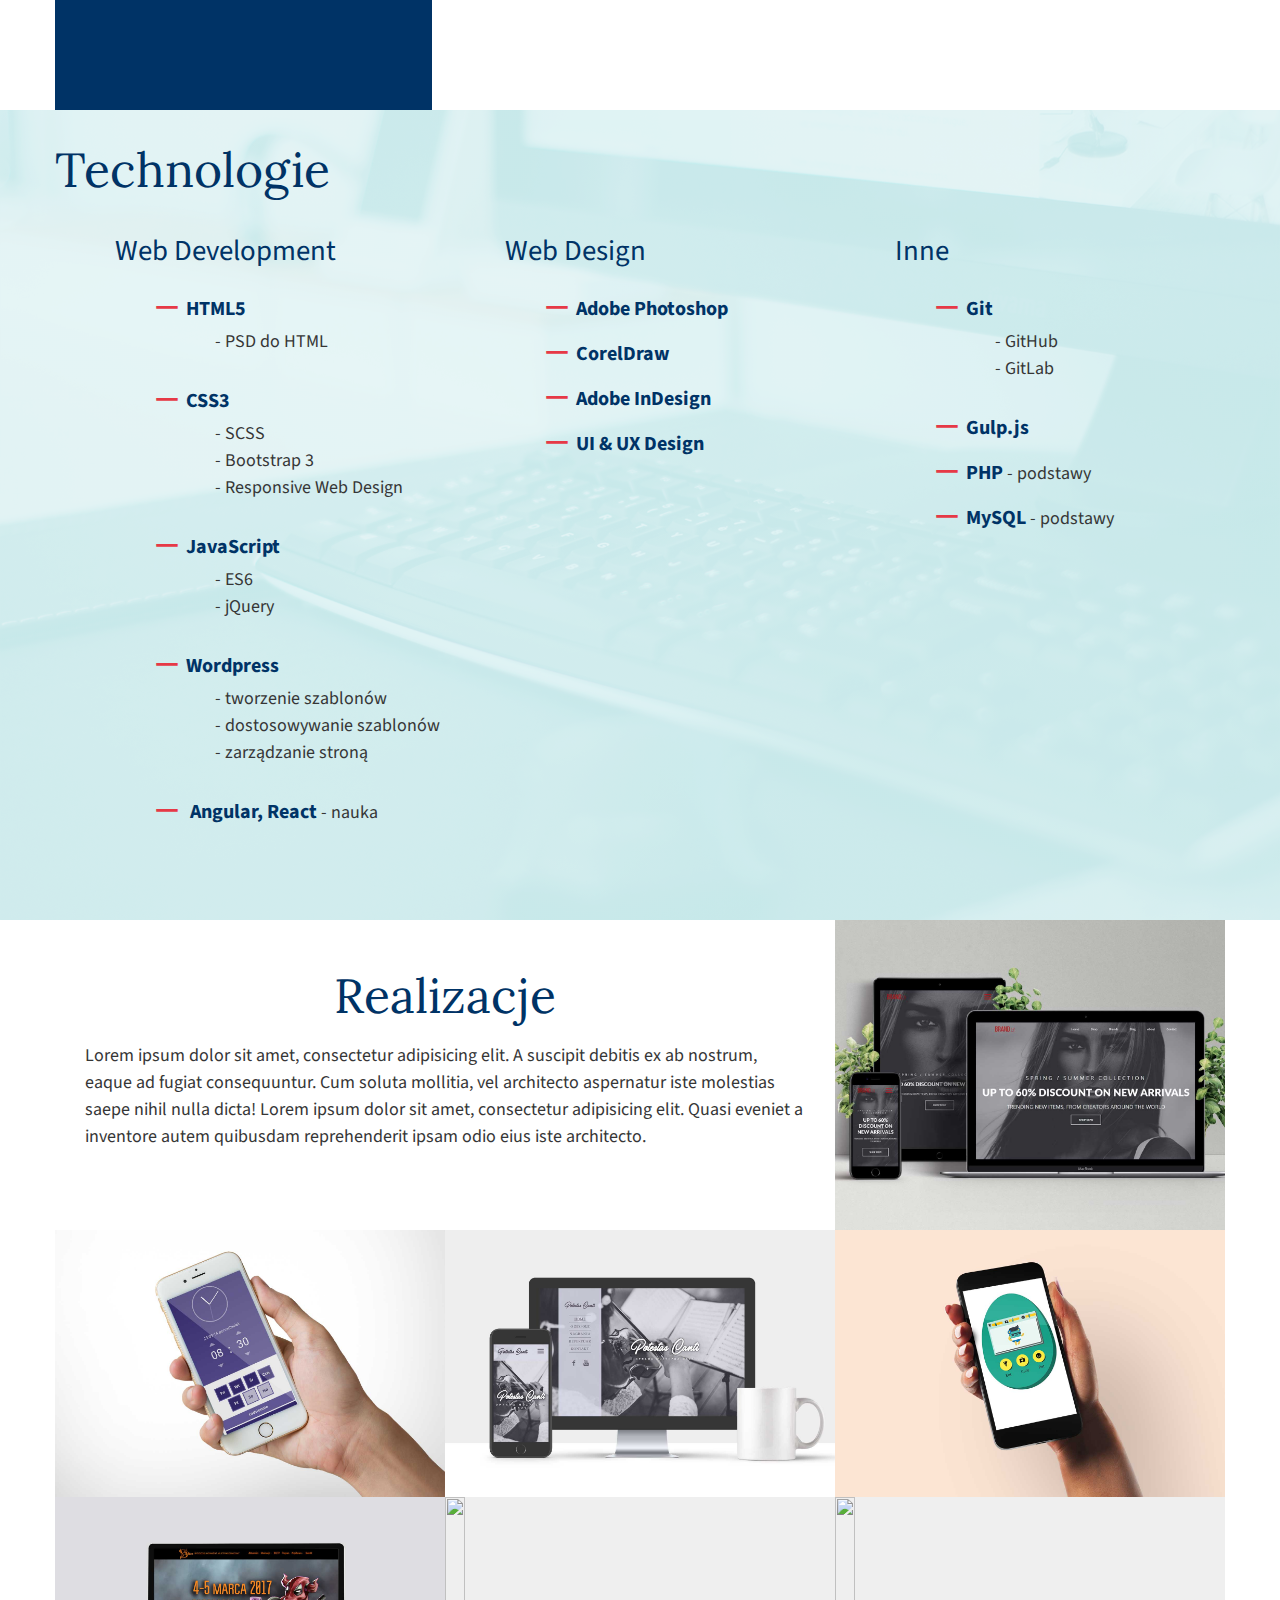
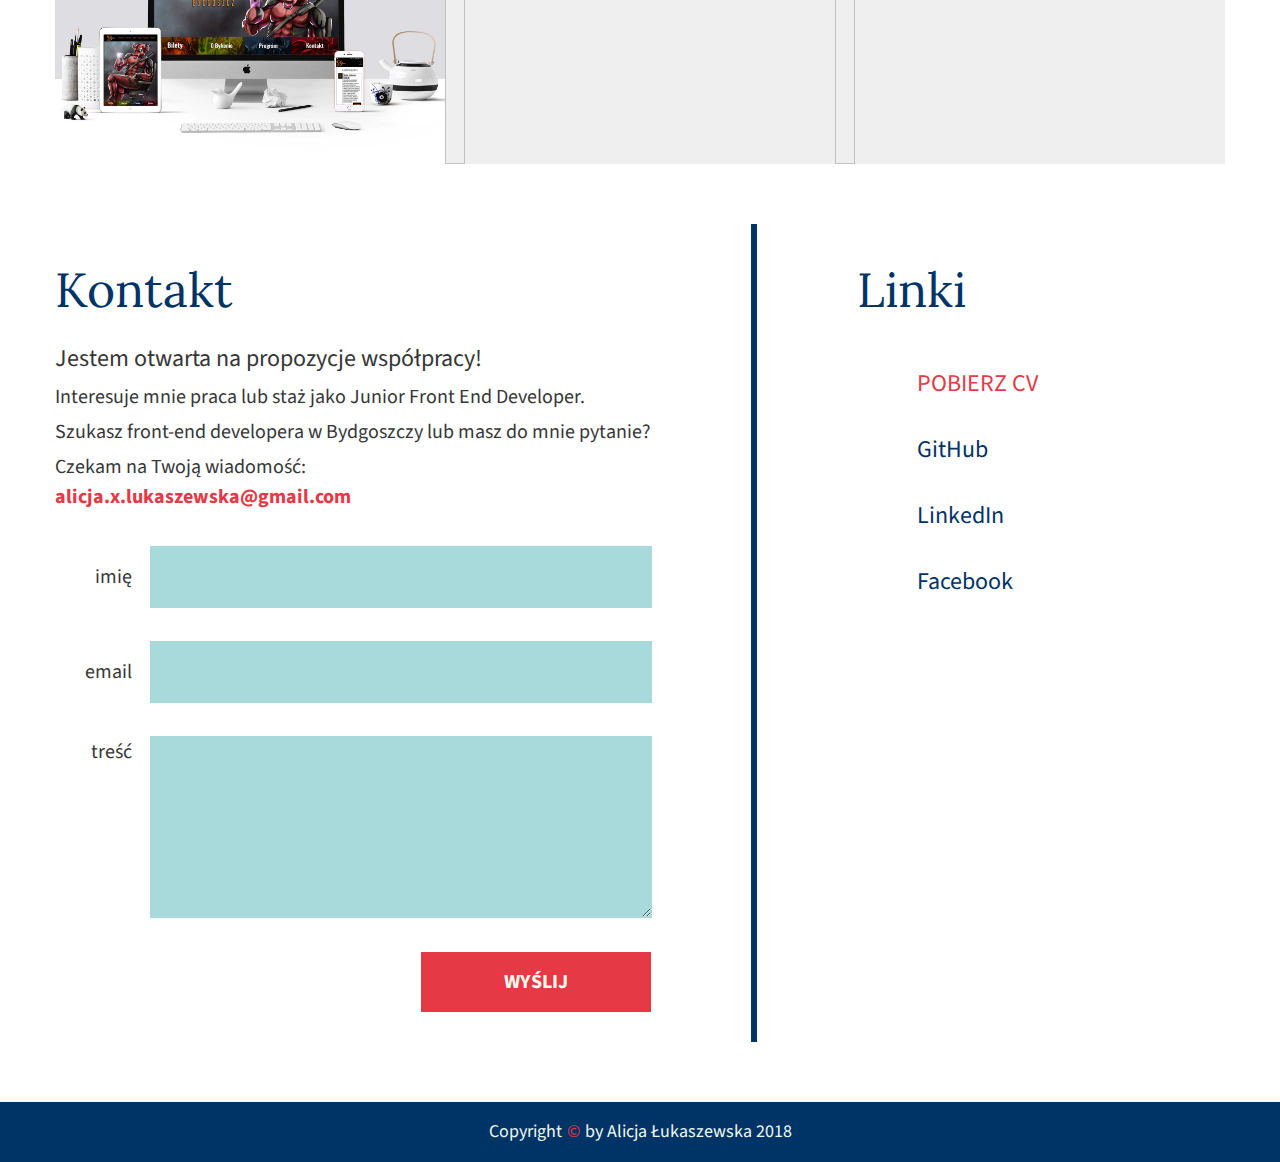
==== commit 5eaa50cf: "Finished RWD, working canvas" ====
--- a/index.html
+++ b/index.html
@@ -8,7 +8,9 @@
 	<link rel="stylesheet" href="css/style.css">
 
 </head>
-<body>		
+<body>	
+
+<div class="line"></div>
 <div class="zoomed" id="zoom">
 	<button class="prev" id="prev">&#10094;</button>
 	<div class="zoomed-project">
@@ -19,34 +21,37 @@
 	</div>
 	<button class="next" id="next">&#10095;</button>
 </div>
-<div class="line"></div>
-	<nav class="fixed-menu">
-		<div id="menu" class="container">
-			<nav>
-				<a href="index.html" class="visuallyhidden">
+<nav class="fixed-menu" aria-label="Main navigation">
+	<div class="container">
+		<div class="mobile-menu">
+			<div id="logo" class="mobile-logo">	
+				<a href="index.html" >
 					<h1>Alicja Łukaszewska</h1>
 					<p>Front-End Developer</p>
 				</a>
-				<ul class="toggle-dropdown">
-					<li><a class="scroll" active href="#start">Start</a></li>
-					<li><a class="scroll" href="#omnie">O mnie</a></li>
-					<li><a class="scroll" href="#technologie">Technologie</a></li>
-					<li><a class="scroll" href="#realizacje">Realizacje</a></li>
-					<li><a class="scroll special" href="#kontakt">Kontakt</a></li>
-				</ul>
-			</nav>
+			</div>
+			<button id="nav-icon" type="button" class="toggler" aria-expanded="false" aria-label="Otwórz/Zamknij menu" title="Otwórz/Zamknij menu">
+				<span></span>
+				<span></span>
+				<span></span>
+				<span></span>
+			</button>
 		</div>
-	</nav>	
-	<header id="start">
-	<canvas id="canvas" width="1000" height="1000"></canvas>
-	<div id="altBG" class="alt"></div>
+		<nav id="menu" class="dropdown">
+			<ul>
+				<li><a class="active" href="#start">Start</a></li>
+				<li><a href="#omnie">O mnie</a></li>
+				<li><a href="#technologie">Technologie</a></li>
+				<li><a href="#realizacje">Realizacje</a></li>
+				<li><a class="scroll special" href="#kontakt">Kontakt</a></li>
+			</ul>
+		</nav>
+	</div>
+</nav>
+	<div id="particle-canvas" class="canvas"></div>
+	<header id="start" >
 		<div class="welcome">
-			<div id="logo">
-				<a href="index.html" aria-hidden="true">
-					<h1>Alicja Łukaszewska</h1>
-					<p>Front-End Developer</p>
-				</a>
-			</div>
+
 			<a href="#realizacje" class="projects scroll">Zobacz projekty</a>
 		</div>			
 		<a class="mouse-icon scroll" href="#omnie" aria-label="zjedź niżej" title="zjedź niżej">
@@ -55,14 +60,13 @@
 	</header>
 	<article class="about container" role="main" id="omnie">
 		<figure>
-			<img src="" alt="Zdjęcie Alicji Łukaszewskiej">
 		</figure>
 		<section>
 			<h2>O mnie</h2>
 			<p>Lorem ipsum dolor sit amet, consectetur adipisicing elit. A cupiditate magnam consectetur veniam! Ratione placeat repellat magni laudantium quibusdam vero laboriosam ut omnis tempore, suscipit aut, quae consequatur sunt incidunt. Lorem ipsum dolor sit amet, consectetur adipisicing elit. Praesentium neque labore voluptatem cumque animi temporibus consequatur, odit id molestias eveniet recusandae, amet alias officia quaerat tempore aliquid deleniti error voluptatibus!</p>
 			<footer>
 				<a class="cv" href="/files/CV.pdf" download="CV - Alicja Łukaszewska.pdf">Pobierz CV</a>
-				<a href="#kontakt" class="scroll">Skontaktuj się</a>
+				<a href="#kontakt">Skontaktuj się</a>
 			</footer>
 		</section>
 	</article>
@@ -134,7 +138,7 @@
 		</div>
 		<button class="project" aria-label="Kliknij by przeczytać szczegóły projektu" title="Kliknij by przeczytać szczegóły projektu" id="project1">
 			<div class="image-wrapper">
-				<img src="img/projects/brand.jpg" alt="">
+				<img class="brand" src="img/projects/brand.jpg" alt="">
 			</div>	
 			<div class="visuallyhidden content">
 				<div class="details container">
@@ -146,7 +150,8 @@
 						</dl>
 						<p>Lorem ipsum dolor sit amet, consectetur adipisicing elit. Unde est odio ea, aliquid voluptate adipisci, non nulla veniam nostrum veritatis sunt dolores temporibus perspiciatis! Unde explicabo doloremque quia iste dolor?</p>
 					</div>
-					<ul>Technologie:
+					<ul>
+						<h4>Technologie:</h4>
 						<li>HTML5</li>
 						<li>SCSS</li>
 						<li>JavaScript</li>
@@ -174,7 +179,8 @@
 						</dl>
 						<p>Lorem ipsum dolor sit amet, consectetur adipisicing elit. Unde est odio ea, aliquid voluptate adipisci, non nulla veniam nostrum veritatis sunt dolores temporibus perspiciatis! Unde explicabo doloremque quia iste dolor?</p>
 					</div>
-					<ul>Technologie:
+					<ul>
+						<h4>Technologie:</h4>
 						<li>JavaScript</li>
 						<li>HTML5</li>
 						<li>SCSS</li>
@@ -201,7 +207,8 @@
 						</dl>
 						<p>Lorem ipsum dolor sit amet, consectetur adipisicing elit. Unde est odio ea, aliquid voluptate adipisci, non nulla veniam nostrum veritatis sunt dolores temporibus perspiciatis! Unde explicabo doloremque quia iste dolor?</p>
 					</div>
-					<ul>Technologie:
+					<ul>
+						<h4>Technologie:</h4>
 						<li>HTML5</li>
 						<li>SCSS</li>
 						<li>JavaScript</li>
@@ -228,7 +235,8 @@
 							</dl>
 							<p>Lorem ipsum dolor sit amet, consectetur adipisicing elit. Unde est odio ea, aliquid voluptate adipisci, non nulla veniam nostrum veritatis sunt dolores temporibus perspiciatis! Unde explicabo doloremque quia iste dolor?</p>
 						</div>
-						<ul>Technologie:
+						<ul>
+							<h4>Technologie:</h4>
 							<li>JavaScript</li>
 							<li>HTML5</li>
 							<li>SCSS</li>
@@ -256,7 +264,8 @@
 						</dl>
 						<p>Lorem ipsum dolor sit amet, consectetur adipisicing elit. Unde est odio ea, aliquid voluptate adipisci, non nulla veniam nostrum veritatis sunt dolores temporibus perspiciatis! Unde explicabo doloremque quia iste dolor?</p>
 					</div>
-					<ul>Technologie:
+					<ul>
+						<h4>Technologie:</h4>
 						<li>Wordpress</li>
 						<li>HTML5</li>
 						<li>Bootstrap 3</li>
@@ -284,7 +293,8 @@
 						</dl>
 						<p>Lorem ipsum dolor sit amet, consectetur adipisicing elit. Unde est odio ea, aliquid voluptate adipisci, non nulla veniam nostrum veritatis sunt dolores temporibus perspiciatis! Unde explicabo doloremque quia iste dolor?</p>
 					</div>
-					<ul>Technologie:
+					<ul>
+						<h4>Technologie:</h4>
 						<li>JavaSript</li>
 						<li>HTML5</li>
 						<li>SCSS</li>
@@ -311,7 +321,8 @@
 						</dl>
 						<p>Lorem ipsum dolor sit amet, consectetur adipisicing elit. Unde est odio ea, aliquid voluptate adipisci, non nulla veniam nostrum veritatis sunt dolores temporibus perspiciatis! Unde explicabo doloremque quia iste dolor?</p>
 					</div>
-					<ul>Technologie:
+					<ul>
+						<h4>Technologie:</h4>
 						<li>Wordpress</li>
 						<li>HTML5</li>
 						<li>Bootstrap 3</li>
@@ -331,8 +342,8 @@
 			<p class="lead">Jestem otwarta na propozycje współpracy!</p>
 			<p>Interesuje mnie praca lub staż jako Junior Front End Developer.</p>
 			<p>Szukasz front-end developera w Bydgoszczy lub masz do mnie pytanie?</p>
-			<p>Czekam na Twoją wiadomość:</p>
-			<a href="mailto:alicja.x.lukaszewska@gmail.com">alicja.x.lukaszewska@gmail.com</a>
+			<p>Czekam na Twoją wiadomość: 
+			<a href="mailto:alicja.x.lukaszewska@gmail.com">alicja.x.lukaszewska@gmail.com</a></p>
 			<form action="" method="post">
 				<p>
 					<label for="name">imię</label>
@@ -343,10 +354,8 @@
 					<input type="email" name="email" required pattern="^(?!(^[.-].*|[^@]*[.-]@|.*\.{2,}.*)|^.{254}.)([a-zA-Z0-9!#$%&'*+\/=?^_`{|}~.-]+@)(?!-.*|.*-\.)([a-zA-Z0-9-]{1,63}\.)+[a-zA-Z]{2,15}$">
 				</p>
 				<p>
-					<label for="message">
-						<span>treść</span>
-						<textarea name="message" id="" required></textarea>
-					</label>
+					<label for="message">treść</label>
+					<textarea name="message" id="" required></textarea>
 				</p>
 				<p>
 					<button name="submit" type="submit">Wyślij</button>
@@ -374,9 +383,8 @@
 	<footer>
 		Copyright <span class="special">&#169;</span> by Alicja Łukaszewska 2018
 	</footer>
+	<script src="js/canvas.js"></script>
 	<script src="js/smooth-scroll.js"></script>
-<!-- 	<script src="js/triangles.js"></script>
-	<script src="js/canvas.js"></script> -->
 	<script src="js/code.js"></script>
 </body>
 </html>--- a/css/style.css
+++ b/css/style.css
@@ -28,6 +28,24 @@
   100% {
     top: 5px; } }
 
+@-webkit-keyframes fadeRight {
+  0% {
+    right: -1000px; }
+  100% {
+    right: 0; } }
+
+@-webkit-keyframes fadeInRight {
+  0% {
+    right: -1000px; }
+  100% {
+    right: 0; } }
+
+@keyframes fadeInRight {
+  0% {
+    right: -500px; }
+  100% {
+    right: 0; } }
+
 * {
   margin: 0;
   padding: 0;
@@ -40,11 +58,16 @@
   text-decoration: none; }
 
 body {
-  /* background-color: $backgroundColor;*/
   color: #363636;
   font-family: 'Source Sans Pro', sans-serif;
-  font-size: 22px;
+  font-size: 20px;
   line-height: 1.5; }
+  @media only screen and (max-width: 665px) {
+    body {
+      font-size: 16px; } }
+  @media only screen and (max-width: 320px) {
+    body {
+      font-size: 14px; } }
 
 h1 {
   color: #f1faee;
@@ -52,12 +75,24 @@
   font-size: 60px; }
   h1 a {
     color: inherit; }
+  @media only screen and (max-width: 1200px) {
+    h1 {
+      font-size: 46px; } }
+  @media only screen and (max-width: 665px) {
+    h1 {
+      font-size: 38px; } }
 
 h2 {
-  padding: 60px 0 60px;
+  padding: 3.2rem 0;
   color: #003366;
   font-family: 'Lora', serif;
   font-size: 48px; }
+  @media only screen and (max-width: 1200px) {
+    h2 {
+      font-size: 44px; } }
+  @media only screen and (max-width: 320px) {
+    h2 {
+      font-size: 30px; } }
 
 .container {
   max-width: 1170px;
@@ -70,52 +105,224 @@
   height: 8px;
   width: 20px;
   background-color: #e63946;
+  -webkit-transition: all 0.2s;
   transition: all 0.2s;
   z-index: 99; }
+  @media only screen and (max-width: 920px) {
+    .line {
+      display: none; } }
+
+.canvas {
+  width: 100%;
+  height: 100vh; }
 
 .fixed-menu {
   position: fixed;
   width: 100%;
-  z-index: 10; }
+  z-index: 15; }
   .fixed-menu .container {
-    height: 90px;
-    display: -webkit-box;
-    display: -ms-flexbox;
-    display: flex;
-    -ms-flex-pack: distribute;
-    -webkit-box-pack: end;
-    justify-content: flex-end;
-    -webkit-box-align: center;
-    -ms-flex-align: center;
-    align-items: center;
-    z-index: 20; }
-    .fixed-menu .container nav {
-      height: 100%; }
-    .fixed-menu .container nav ul {
+    position: relative;
+    height: 90px; }
+    .fixed-menu .container .mobile-menu {
+      position: absolute;
+      width: 100%;
       height: inherit;
+      display: -webkit-box;
+      display: -ms-flexbox;
       display: flex;
-      align-items: center; }
-      .fixed-menu .container nav ul li {
-        margin: 8px 15px 0;
-        height: 100%; }
-        .fixed-menu .container nav ul li a {
-          display: flex;
-          align-items: center;
-          width: 100%;
-          height: 100%;
-          color: #f1faee;
+      -webkit-box-pack: space-beetween;
+      -ms-flex-pack: space-beetween;
+      justify-content: space-between;
+      -webkit-box-align: center;
+      -ms-flex-align: center;
+      align-items: center;
+      /* Dropdown button */ }
+      .fixed-menu .container .mobile-menu .mobile-logo {
+        margin-top: calc(100vh - 170px);
+        padding-left: 15px;
+        transition: all 1s;
+        -webkit-transition: all 1s; }
+        .fixed-menu .container .mobile-menu .mobile-logo a {
+          color: inherit; }
+        .fixed-menu .container .mobile-menu .mobile-logo h1 {
           transition: all 0.3s;
           -webkit-transition: all 0.3s; }
-          .fixed-menu .container nav ul li a.special {
-            color: #e63946; }
-            .fixed-menu .container nav ul li a.special:hover, .fixed-menu .container nav ul li a.special:focus {
-              color: #7c010a;
-              text-decoration: underline; }
-          .fixed-menu .container nav ul li a:hover, .fixed-menu .container nav ul li a:focus {
-            color: #a8dadc;
-            text-decoration: underline;
+        .fixed-menu .container .mobile-menu .mobile-logo p {
+          margin-left: 10px;
+          color: #e63946;
+          font-size: 28px;
+          text-transform: uppercase;
+          transition: all 0.3s;
+          -webkit-transition: all 0.3s; }
+          @media only screen and (max-width: 1200px) {
+            .fixed-menu .container .mobile-menu .mobile-logo p {
+              margin-left: 0; } }
+          @media only screen and (max-width: 665px) {
+            .fixed-menu .container .mobile-menu .mobile-logo p {
+              font-size: 20px; } }
+        .fixed-menu .container .mobile-menu .mobile-logo.fixed {
+          top: 10px;
+          margin-top: 0;
+          transition: all 1s;
+          -webkit-transition: all 1s; }
+          .fixed-menu .container .mobile-menu .mobile-logo.fixed h1 {
+            font-size: 34px;
             transition: all 0.3s;
             -webkit-transition: all 0.3s; }
+            @media only screen and (max-width: 520px) {
+              .fixed-menu .container .mobile-menu .mobile-logo.fixed h1 {
+                font-size: 24px; } }
+          .fixed-menu .container .mobile-menu .mobile-logo.fixed p {
+            margin: -5px 2px;
+            font-size: 16px;
+            transition: all 0.3s;
+            -webkit-transition: all 0.3s; }
+      .fixed-menu .container .mobile-menu .toggler {
+        width: 60px;
+        height: 45px;
+        margin-right: 15px;
+        position: relative;
+        -webkit-transform: rotate(0deg);
+        transform: scale(0.8) rotate(0deg);
+        -webkit-transition: .5s ease-in-out;
+        transition: .5s ease-in-out;
+        background: transparent;
+        cursor: pointer;
+        z-index: 50; }
+        @media only screen and (min-width: 920px) {
+          .fixed-menu .container .mobile-menu .toggler {
+            display: none; } }
+        @media only screen and (max-width: 320px) {
+          .fixed-menu .container .mobile-menu .toggler {
+            -webkit-transform: scale(0.6);
+            transform: scale(0.6); } }
+        .fixed-menu .container .mobile-menu .toggler:hover > *, .fixed-menu .container .mobile-menu .toggler:focus > * {
+          background-color: #7c010a; }
+        .fixed-menu .container .mobile-menu .toggler span {
+          display: block;
+          position: absolute;
+          height: 5px;
+          width: 100%;
+          background-color: #e63946;
+          border-radius: 9px;
+          opacity: 1;
+          left: 0;
+          -webkit-transform: rotate(0deg);
+          transform: rotate(0deg);
+          -webkit-transition: .25s ease-in-out;
+          transition: .25s ease-in-out; }
+          .fixed-menu .container .mobile-menu .toggler span:nth-child(1) {
+            top: 0px; }
+          .fixed-menu .container .mobile-menu .toggler span:nth-child(2), .fixed-menu .container .mobile-menu .toggler span:nth-child(3) {
+            top: 18px; }
+          .fixed-menu .container .mobile-menu .toggler span:nth-child(4) {
+            top: 36px; }
+        .fixed-menu .container .mobile-menu .toggler.open span:nth-child(1) {
+          top: 18px;
+          width: 0%;
+          left: 50%; }
+        .fixed-menu .container .mobile-menu .toggler.open span:nth-child(2) {
+          -webkit-transform: rotate(45deg);
+          transform: rotate(45deg); }
+        .fixed-menu .container .mobile-menu .toggler.open span:nth-child(3) {
+          -webkit-transform: rotate(-45deg);
+          transform: rotate(-45deg); }
+        .fixed-menu .container .mobile-menu .toggler.open span:nth-child(4) {
+          top: 18px;
+          width: 0%;
+          left: 50%; }
+    .fixed-menu .container nav.dropdown {
+      position: absolute;
+      right: 0;
+      height: 100%;
+      z-index: 30; }
+      @media only screen and (max-width: 920px) {
+        .fixed-menu .container nav.dropdown {
+          display: none; } }
+      .fixed-menu .container nav.dropdown ul {
+        height: inherit;
+        -webkit-box-align: center;
+        -ms-flex-align: center;
+        align-items: center; }
+        .fixed-menu .container nav.dropdown ul li {
+          margin: 8px 15px 0;
+          display: inline-block;
+          height: 100%; }
+          .fixed-menu .container nav.dropdown ul li a {
+            display: -webkit-box;
+            display: -ms-flexbox;
+            display: flex;
+            -webkit-box-align: center;
+            -ms-flex-align: center;
+            align-items: center;
+            width: 100%;
+            height: 100%;
+            color: #f1faee;
+            transition: all 0.3s;
+            -webkit-transition: all 0.3s; }
+            .fixed-menu .container nav.dropdown ul li a.special {
+              color: #e63946; }
+              .fixed-menu .container nav.dropdown ul li a.special:hover, .fixed-menu .container nav.dropdown ul li a.special:focus {
+                color: #7c010a;
+                text-decoration: underline; }
+            .fixed-menu .container nav.dropdown ul li a:hover, .fixed-menu .container nav.dropdown ul li a:focus {
+              color: #a8dadc;
+              text-decoration: underline;
+              transition: all 0.3s;
+              -webkit-transition: all 0.3s; }
+      .fixed-menu .container nav.dropdown.dropped {
+        position: fixed;
+        display: -webkit-box;
+        display: -ms-flexbox;
+        display: flex;
+        right: 0;
+        top: 0;
+        width: 40%;
+        background-color: #003366;
+        transition: all 0.3s;
+        -webkit-transition: all 0.3s;
+        -webkit-animation-name: fadeInRight;
+        animation-name: fadeInRight;
+        -webkit-animation-duration: 0.5s;
+        animation-duration: 0.5s; }
+        @media only screen and (max-width: 768px) {
+          .fixed-menu .container nav.dropdown.dropped {
+            width: 70%; } }
+        .fixed-menu .container nav.dropdown.dropped ul {
+          width: 100%;
+          display: -webkit-box;
+          display: -ms-flexbox;
+          display: flex;
+          -webkit-box-orient: vertical;
+          -webkit-box-direction: normal;
+          -ms-flex-direction: column;
+          flex-direction: column;
+          -webkit-box-pack: center;
+          -ms-flex-pack: center;
+          justify-content: center; }
+          @media only screen and (max-width: 920px) and (min-height: 800px) {
+            .fixed-menu .container nav.dropdown.dropped ul {
+              margin-top: 90px;
+              -webkit-box-pack: start;
+              -ms-flex-pack: start;
+              justify-content: flex-start; } }
+          .fixed-menu .container nav.dropdown.dropped ul li {
+            width: 100%;
+            height: auto;
+            text-transform: uppercase; }
+            .fixed-menu .container nav.dropdown.dropped ul li a {
+              padding: 20px 40px;
+              display: block;
+              width: 100%;
+              height: 100%; }
+              @media only screen and (max-width: 320px) {
+                .fixed-menu .container nav.dropdown.dropped ul li a {
+                  padding: 10px 40px; } }
+              .fixed-menu .container nav.dropdown.dropped ul li a.active {
+                position: relative;
+                background-color: #e63946;
+                color: #003366;
+                font-weight: bold; }
   .fixed-menu.scrolled {
     background-color: rgba(0, 51, 102, 0.7);
     -webkit-transition: background-color 0.3s;
@@ -142,27 +349,13 @@
   background-position: center;
   background-repeat: no-repeat;
   background-size: cover; }
-  header canvas {
-    position: absolute;
-    top: 0;
-    left: 0;
-    z-index: 1; }
-  header .alt {
-    position: absolute;
-    top: 0;
-    left: 0; }
   header .welcome {
     width: 1170px;
-    height: 250px; }
-    header .welcome p {
+    padding-left: 10px; }
+    header .welcome > a {
+      position: relative;
       margin-left: 10px;
-      color: #e63946;
-      font-size: 28px;
-      text-transform: uppercase; }
-    header .welcome > a {
-      top: auto;
-      margin-left: 10px;
-      margin-top: 30px;
+      margin-top: 150px;
       display: -webkit-box;
       display: -ms-flexbox;
       display: flex;
@@ -177,29 +370,27 @@
       border: 3px solid #f1faee;
       color: #f1faee;
       transition: all 0.3s;
-      -webkit-transition: all 0.3s; }
+      -webkit-transition: all 0.3s;
+      z-index: 10; }
+      @media only screen and (max-width: 665px) {
+        header .welcome > a {
+          font-size: 18px;
+          height: 60px;
+          width: 180px; } }
+      @media only screen and (max-width: 520px) {
+        header .welcome > a {
+          font-size: 16px;
+          height: 55px;
+          width: 140px; } }
+      @media only screen and (max-width: 320px) {
+        header .welcome > a {
+          font-size: 14px;
+          height: 50px;
+          width: 120px; } }
       header .welcome > a:hover, header .welcome > a:focus {
         background-color: rgba(255, 255, 255, 0.2);
         transition: all 0.3s;
         -webkit-transition: all 0.3s; }
-    header .welcome .fixed {
-      position: fixed;
-      top: 10px;
-      margin-top: 0;
-      transition: all 0.3s;
-      -webkit-transition: all 0.3s;
-      z-index: 15; }
-      header .welcome .fixed h1 {
-        font-size: 34px;
-        transition: all 0.3s;
-        -webkit-transition: all 0.3s; }
-      header .welcome .fixed p {
-        margin: -5px 2px;
-        font-size: 16px;
-        transition: all 0.3s;
-        -webkit-transition: all 0.3s; }
-    header .welcome .fixed + .projects {
-      opacity: 0; }
   header .mouse-icon {
     position: absolute;
     bottom: 0;
@@ -214,8 +405,14 @@
     z-index: 10;
     opacity: 0.7;
     background: transparent;
+    -webkit-transform: scale(1.5);
     transform: scale(1.5);
     cursor: pointer; }
+    @media only screen and (max-width: 520px) {
+      header .mouse-icon {
+        margin-bottom: 30px;
+        -webkit-transform: scale(1.1);
+        transform: scale(1.1); } }
     header .mouse-icon:hover, header .mouse-icon:focus {
       background-color: rgba(255, 255, 255, 0.3); }
   header .mouse-icon .wheel {
@@ -255,12 +452,47 @@
   display: -ms-inline-flexbox;
   display: -webkit-box;
   display: flex; }
+  @media screen and (min-aspect-ratio: 3 / 2) {
+    .about {
+      height: auto; } }
+  @media only screen and (max-width: 1200px) {
+    .about {
+      height: auto; } }
+  @media only screen and (max-width: 665px) {
+    .about {
+      -webkit-box-orient: vertical;
+      -webkit-box-direction: normal;
+      -ms-flex-direction: column;
+      flex-direction: column; } }
   .about figure {
     height: inherit;
+    -webkit-box-flex: 1;
+    -ms-flex: 1;
+    flex: 1;
     width: 470px;
-    background-color: #003366; }
+    background-color: #003366;
+    background-image: url("../img/placeholder.jpg");
+    background-size: cover;
+    background-position: center center; }
+    @media only screen and (max-width: 665px) {
+      .about figure {
+        height: 350px;
+        width: 100%;
+        -webkit-box-flex: 1;
+        -ms-flex: auto;
+        flex: auto;
+        background-position: top center;
+        -webkit-box-ordinal-group: 6;
+        -ms-flex-order: 5;
+        order: 5; } }
   .about section {
     margin: 0 10px 0 30px;
+    -webkit-box-flex: 2;
+    -ms-flex: 2;
+    flex: 2;
+    -webkit-box-ordinal-group: 2;
+    -ms-flex-order: 1;
+    order: 1;
     display: -webkit-box;
     display: -ms-flexbox;
     display: flex;
@@ -268,14 +500,41 @@
     -webkit-box-direction: normal;
     -ms-flex-direction: column;
     flex-direction: column; }
+    @media only screen and (max-width: 665px) {
+      .about section {
+        margin: 10px; } }
+    @media only screen and (max-width: 1200px) {
+      .about section h2 {
+        padding: 30px 0; } }
+    @media only screen and (max-width: 665px) {
+      .about section h2 {
+        padding: 20px 0; } }
     .about section p {
       margin-left: 130px; }
+      @media only screen and (max-width: 1200px) {
+        .about section p {
+          margin-left: 70px; } }
+      @media only screen and (max-width: 768px) {
+        .about section p {
+          margin-left: 40px; } }
+      @media only screen and (max-width: 665px) {
+        .about section p {
+          margin-left: 25px;
+          font-size: 18px; } }
+      @media only screen and (max-width: 320px) {
+        .about section p {
+          font-size: 16px; } }
     .about section footer {
       -ms-flex-item-align: end;
       align-self: flex-end; }
+      @media only screen and (max-width: 665px) {
+        .about section footer {
+          -ms-flex-item-align: center;
+          -ms-grid-row-align: center;
+          align-self: center; } }
       .about section footer a {
-        margin-top: 60px;
-        margin-left: 30px;
+        margin: 3.5rem 0 3.5rem 2rem;
+        margin-left: 2rem;
         display: -webkit-box;
         display: -ms-flexbox;
         display: -webkit-inline-box;
@@ -294,6 +553,16 @@
         text-transform: uppercase;
         transition: all 0.5s;
         -webkit-transition: all 0.5s; }
+        @media only screen and (max-width: 1200px) {
+          .about section footer a {
+            margin: 30px 15px; } }
+        @media only screen and (max-width: 520px) {
+          .about section footer a {
+            white-space: nowrap;
+            margin: 20px 5px 0;
+            height: 55px;
+            width: 120px;
+            font-size: 14px; } }
       .about section footer a:first-child {
         background-color: #a8dadc;
         color: #003366; }
@@ -312,41 +581,93 @@
           -webkit-transition: all 0.5s; }
 
 .skills {
-  padding-bottom: 60px;
+  padding-bottom: 3.2rem;
   height: calc(100vh - 90px);
   background-image: linear-gradient(rgba(168, 218, 220, 0.45), rgba(168, 218, 220, 0.45)), url("../img/backgroundskills.png");
   background-blend-mode: overlay;
   background-color: #d0e7e8;
   background-size: cover;
   background-position: center center; }
+  @media screen and (min-aspect-ratio: 3 / 2) {
+    .skills {
+      height: auto; } }
+  @media only screen and (max-width: 1200px) {
+    .skills {
+      height: auto; } }
   .skills h2 {
-    padding: 40px 0;
+    padding: 1.5rem 0;
     margin: 0 auto;
     display: block;
     max-width: 1170px; }
+    @media only screen and (max-width: 1200px) {
+      .skills h2 {
+        margin-left: 15px; } }
+    @media only screen and (max-width: 665px) {
+      .skills h2 {
+        text-align: center;
+        padding: 20px 0; } }
   .skills .container {
     display: -webkit-box;
     display: -ms-flexbox;
     display: flex; }
+    @media only screen and (max-width: 665px) {
+      .skills .container {
+        display: inline-block; } }
   .skills .column {
     -webkit-box-flex: 1;
     -ms-flex: 1;
     flex: 1; }
+    @media only screen and (max-width: 665px) {
+      .skills .column {
+        padding: 0 30px 30px;
+        float: left; } }
     .skills .column h3 {
-      padding-bottom: 20px;
+      padding-bottom: 10px;
       padding-left: 60px;
       color: #003366;
-      font-size: 30px; }
+      font-size: 1.8rem; }
+      @media only screen and (max-width: 920px) {
+        .skills .column h3 {
+          font-size: 26px;
+          padding-left: 40px; } }
+      @media only screen and (max-width: 920px) {
+        .skills .column h3 {
+          font-size: 22px;
+          padding-left: 10px; } }
+      @media only screen and (max-width: 665px) {
+        .skills .column h3 {
+          font-size: 26px; } }
+      @media only screen and (max-width: 320px) {
+        .skills .column h3 {
+          font-size: 22px; } }
     .skills .column > ul {
       margin-left: 100px; }
+      @media only screen and (max-width: 920px) {
+        .skills .column > ul {
+          margin-left: 60px; } }
+      @media only screen and (max-width: 768px) {
+        .skills .column > ul {
+          margin-left: 15px; } }
     .skills .column > ul > li {
       color: #003366;
       font-weight: bold; }
+      @media only screen and (max-width: 665px) {
+        .skills .column > ul > li {
+          font-size: 20px; } }
+      @media only screen and (max-width: 320px) {
+        .skills .column > ul > li {
+          font-size: 18px; } }
       .skills .column > ul > li:before {
         content: '\2015';
         color: #e63946;
         font-size: 30px;
         margin-right: 7px; }
+        @media only screen and (max-width: 665px) {
+          .skills .column > ul > li:before {
+            font-size: 24px; } }
+        @media only screen and (max-width: 320px) {
+          .skills .column > ul > li:before {
+            font-size: 16px; } }
       .skills .column > ul > li span {
         color: #363636;
         font-size: 18px;
@@ -357,23 +678,39 @@
       font-weight: normal;
       margin-left: 60px;
       padding-bottom: 20px; }
+      @media only screen and (max-width: 920px) {
+        .skills .column > ul > li > ul {
+          margin-left: 40px;
+          word-wrap: break-word; } }
+      @media only screen and (max-width: 768px) {
+        .skills .column > ul > li > ul {
+          margin-left: 25px; } }
       .skills .column > ul > li > ul > li:before {
         content: " - "; }
 
 .portfolio {
   margin-bottom: 60px;
-  width: 1170px;
+  max-width: 1170px;
   display: -ms-grid;
   display: grid;
-  -ms-grid-columns: 1fr 1fr;
-  grid-template-columns: 1fr 1fr 1fr;
-  -ms-grid-rows: auto auto auto;
-  grid-template-rows: auto auto auto; }
+  -ms-grid-columns: auto auto auto;
+  grid-template-columns: 1fr 1fr 1fr; }
+  @media only screen and (max-width: 920px) {
+    .portfolio {
+      width: 100%;
+      -ms-grid-columns: minmax(250px, 1fr) [auto-fill];
+      grid-template-columns: repeat(auto-fill, minmax(250px, 1fr)); } }
+  @media only screen and (max-width: 805px) {
+    .portfolio {
+      margin: 0; } }
   .portfolio .aboutProjects {
     padding: 30px;
     -ms-grid-column: 1;
-    grid-column-start: 1;
-    grid-column-end: 3; }
+    -ms-grid-column-span: 2;
+    grid-column: 1 / span 2; }
+    @media only screen and (max-width: 920px) {
+      .portfolio .aboutProjects {
+        grid-column: 1 / -1; } }
     .portfolio .aboutProjects h2 {
       padding: 10px 0;
       text-align: center; }
@@ -381,14 +718,20 @@
       font-size: 18px; }
   .portfolio .project {
     position: relative;
+    display: -webkit-box;
+    display: -ms-flexbox;
     display: flex;
     overflow: hidden;
     transition: all 0.3s;
-    -webkit-transition: all 0.3s; }
+    -webkit-transition: all 0.3s;
+    cursor: pointer; }
     .portfolio .project .image-wrapper {
+      display: -webkit-box;
+      display: -ms-flexbox;
       display: flex;
       transition: all 0.3s;
-      -webkit-transition: all 0.3s; }
+      -webkit-transition: all 0.3s;
+      overflow: hidden; }
     .portfolio .project:after {
       background-color: transparent;
       background-repeat: no-repeat;
@@ -420,45 +763,60 @@
     .portfolio .project img {
       width: 100%;
       height: 100%;
-      -o-object-fit: contain;
-      object-fit: contain;
+      -o-object-fit: cover;
+      object-fit: cover;
       transition: all 0.3s;
       -webkit-transition: all 0.3s; }
+      .portfolio .project img.brand {
+        height: 310px; }
+        @media only screen and (max-width: 920px) {
+          .portfolio .project img.brand {
+            height: 100%; } }
 
 .zoomed {
   position: fixed;
+  padding: 60px;
   width: 100%;
   height: 100vh;
   background-color: rgba(69, 123, 157, 0.4);
   z-index: 1000;
-  display: -webkit-box;
-  display: -ms-flexbox;
-  display: flex;
   -webkit-box-pack: center;
   -ms-flex-pack: center;
   justify-content: center;
   -webkit-box-align: center;
   -ms-flex-align: center;
   align-items: center;
-  transition: all 1s;
-  -webkit-transition: all 1s;
   display: none; }
+  @media only screen and (max-width: 805px) {
+    .zoomed {
+      padding: 10px; } }
   .zoomed button {
     padding: 20px;
-    width: 50px;
     height: 80px;
     font-size: 30px;
     cursor: pointer;
     transition: all 0.2s;
     -webkit-transition: all 0.2s;
     color: #f1faee;
-    background-color: #003366; }
+    background-color: #003366;
+    z-index: 99; }
+    @media only screen and (max-width: 805px) {
+      .zoomed button {
+        height: 60px;
+        padding: 0 10px; } }
+    @media only screen and (max-width: 768px) {
+      .zoomed button {
+        position: absolute; } }
+    .zoomed button.prev {
+      left: 0; }
+    .zoomed button.next {
+      right: 0; }
     .zoomed button:hover, .zoomed button:focus {
       background-color: #7c010a;
       transition: all 0.2s;
       -webkit-transition: all 0.2s; }
   .zoomed .zoomed-project {
-    padding: 10px 0 30px;
+    padding: 20px;
     position: relative;
     display: -webkit-box;
     display: -ms-flexbox;
@@ -474,10 +832,23 @@
     -ms-flex-pack: center;
     justify-content: center;
     background-color: #ffffff;
-    height: 95%;
-    width: 900px; }
+    overflow: hidden;
+    max-height: 95vh; }
     .zoomed .zoomed-project img {
-      max-width: 840px; }
+      max-width: 80%;
+      height: auto;
+      cursor: pointer; }
+      @media screen and (min-aspect-ratio: 3 / 2) {
+        .zoomed .zoomed-project img {
+          max-width: 40%; } }
+      @media only screen and (max-width: 320px) {
+        .zoomed .zoomed-project img {
+          display: none; } }
+      .zoomed .zoomed-project img.clicked {
+        max-width: 100%; }
+        @media screen and (min-aspect-ratio: 3 / 2) {
+          .zoomed .zoomed-project img.clicked {
+            max-width: 70%; } }
     .zoomed .zoomed-project button {
       position: absolute;
       top: 0;
@@ -488,9 +859,13 @@
       cursor: pointer;
       transition: all 0.2s;
       -webkit-transition: all 0.2s; }
+      @media only screen and (max-width: 768px) {
+        .zoomed .zoomed-project button {
+          padding: 0;
+          width: 50px;
+          height: 50px; } }
       .zoomed .zoomed-project button.close {
-        -ms-flex-item-align: end;
-        align-self: flex-end;
+        right: 0;
         color: #f1faee;
         background-color: #003366; }
         .zoomed .zoomed-project button.close:hover, .zoomed .zoomed-project button.close:focus {
@@ -499,8 +874,7 @@
           -webkit-transition: all 0.2s; }
       .zoomed .zoomed-project button.back {
         display: none;
-        -ms-flex-item-align: start;
-        align-self: flex-start;
+        left: 0;
         color: #f1faee;
         background-color: #e63946;
         transition: all 0.2s;
@@ -511,55 +885,119 @@
           -webkit-transition: all 0.2s; }
     .zoomed .zoomed-project .details {
       margin-top: 10px;
-      display: flex; }
+      display: -webkit-box;
+      display: -ms-flexbox;
+      display: flex;
+      max-width: 1500px; }
+      @media only screen and (max-width: 665px) {
+        .zoomed .zoomed-project .details {
+          -webkit-box-orient: vertical;
+          -webkit-box-direction: normal;
+          -ms-flex-direction: column;
+          flex-direction: column; } }
       .zoomed .zoomed-project .details .description {
         margin: 0 auto;
+        -webkit-box-flex: 3;
+        -ms-flex: 3;
         flex: 3;
         position: relative;
         font-size: 18px;
         padding: 0 30px; }
+        @media only screen and (max-width: 805px) {
+          .zoomed .zoomed-project .details .description {
+            font-size: 16px; } }
         .zoomed .zoomed-project .details .description h3 {
+          width: 100%;
           margin-bottom: 5px;
           color: #003366;
-          font-size: 36px;
+          font-size: 1.8rem;
           font-weight: 300;
           /*light*/ }
+          @media only screen and (max-width: 805px) {
+            .zoomed .zoomed-project .details .description h3 {
+              font-size: 24px; } }
+          @media only screen and (max-width: 320px) {
+            .zoomed .zoomed-project .details .description h3 {
+              font-size: 18px; } }
         .zoomed .zoomed-project .details .description .date {
           margin-bottom: 5px;
           padding-left: 35px;
-          font-size: 16px;
+          font-size: 1rem;
           font-weight: 300;
           /*italic*/
           background-image: url("../img/icons/calendar.svg");
           background-repeat: no-repeat;
-          background-size: contain; }
+          background-size: contain;
+          white-space: nowrap; }
+          @media only screen and (max-width: 665px) {
+            .zoomed .zoomed-project .details .description .date {
+              font-size: 14px; } }
+          @media only screen and (max-width: 520px) {
+            .zoomed .zoomed-project .details .description .date {
+              display: none; } }
         .zoomed .zoomed-project .details .description p {
-          font-size: 16px;
+          width: 100%;
+          font-size: 100%;
           white-space: break-word; }
     .zoomed .zoomed-project ul {
       padding: 0 30px;
       margin-bottom: 30px;
+      -webkit-box-flex: 1;
+      -ms-flex: 1;
       flex: 1;
-      color: #003366;
-      font-weight: light;
-      font-size: 22px;
       border-left: 3px solid #003366; }
+      @media only screen and (max-width: 665px) {
+        .zoomed .zoomed-project ul {
+          margin: 15px 0;
+          -webkit-box-pack: justify;
+          -ms-flex-pack: justify;
+          justify-content: space-between;
+          border: 0;
+          width: 60%;
+          display: -ms-grid;
+          display: grid;
+          -ms-grid-row: 1;
+          -ms-grid-column: 1;
+          -ms-grid-columns: auto auto;
+          grid-template-columns: auto auto; } }
+      @media only screen and (max-width: 520px) {
+        .zoomed .zoomed-project ul {
+          display: none; } }
+      .zoomed .zoomed-project ul h4 {
+        color: #003366;
+        font-weight: light;
+        font-size: 22px; }
+        @media only screen and (max-width: 665px) {
+          .zoomed .zoomed-project ul h4 {
+            font-size: 18px;
+            grid-column: 1 / -1; } }
       .zoomed .zoomed-project ul li {
         color: #363636;
         font-weight: normal;
-        font-size: 16px; }
+        font-size: 16px;
+        white-space: nowrap; }
+        @media only screen and (max-width: 665px) {
+          .zoomed .zoomed-project ul li {
+            font-size: 14px;
+            padding-right: 15px; } }
         .zoomed .zoomed-project ul li:before {
           content: '\2015';
           color: #e63946;
           font-size: 20px;
           margin-right: 7px; }
     .zoomed .zoomed-project .view {
-      padding-left: 60px;
+      padding: 15px 0 15px 15%;
       display: -webkit-box;
       display: -ms-flexbox;
       display: flex;
+      -webkit-box-pack: start;
+      -ms-flex-pack: start;
       justify-content: flex-start;
       width: 100%; }
+      @media only screen and (max-width: 665px) {
+        .zoomed .zoomed-project .view {
+          padding: 0;
+          padding-left: 30px; } }
       .zoomed .zoomed-project .view a {
         display: -webkit-box;
         display: -ms-flexbox;
@@ -576,6 +1014,14 @@
         text-transform: uppercase;
         transition: all 0.3s;
         -webkit-transition: all 0.3s; }
+        @media only screen and (max-width: 665px) {
+          .zoomed .zoomed-project .view a {
+            height: 40px;
+            font-size: 18px; } }
+        @media only screen and (max-width: 520px) {
+          .zoomed .zoomed-project .view a {
+            margin-top: 10px;
+            width: 80px; } }
         .zoomed .zoomed-project .view a.live {
           color: #003366;
           border: 1px solid #003366; }
@@ -599,19 +1045,39 @@
   display: -webkit-box;
   display: -ms-flexbox;
   display: flex; }
+  @media only screen and (max-width: 1200px) {
+    .contact {
+      margin: 0 15px;
+      padding-bottom: 30px; } }
+  @media only screen and (max-width: 805px) {
+    .contact {
+      -webkit-box-orient: vertical;
+      -webkit-box-direction: normal;
+      -ms-flex-direction: column;
+      flex-direction: column; } }
   .contact h2 {
     padding-top: 30px;
     padding-bottom: 10px; }
   .contact .lead {
     font-size: 24px; }
+    @media only screen and (max-width: 520px) {
+      .contact .lead {
+        font-size: 20px; } }
   .contact p {
     font-size: 20px;
     padding-top: 5px; }
+    @media only screen and (max-width: 520px) {
+      .contact p {
+        font-size: 18px; } }
   .contact a {
+    display: block;
     color: #e63946;
     font-weight: bold;
     transition: all 0.3s;
     -webkit-transition: all 0.3s; }
+    @media only screen and (max-width: 1200px) {
+      .contact a {
+        display: inline; } }
     .contact a:hover, .contact a:focus {
       color: #7c010a;
       text-decoration: underline;
@@ -619,6 +1085,12 @@
       -webkit-transition: all 0.3s; }
   .contact .contact-form {
     padding-right: 100px; }
+    @media only screen and (max-width: 1200px) {
+      .contact .contact-form {
+        padding-right: 30px; } }
+    @media only screen and (max-width: 805px) {
+      .contact .contact-form {
+        padding: 0; } }
   .contact form {
     margin-top: 30px;
     display: -webkit-box;
@@ -628,14 +1100,25 @@
     -webkit-box-direction: normal;
     -ms-flex-direction: column;
     flex-direction: column; }
+    @media only screen and (max-width: 805px) {
+      .contact form {
+        margin: 0; } }
+    @media only screen and (max-width: 520px) {
+      .contact form {
+        display: block; } }
     .contact form p {
       margin-bottom: 30px;
       -ms-flex-item-align: end;
       align-self: flex-end;
       font-size: 20px; }
+      @media only screen and (max-width: 805px) {
+        .contact form p {
+          margin: 15px auto;
+          -ms-flex-item-align: center;
+          -ms-grid-row-align: center;
+          align-self: center; } }
     .contact form label {
-      margin-top: 15px;
-      width: 70px;
+      display: inline-block;
       text-align: right; }
       .contact form label span {
         margin-top: -5px; }
@@ -647,16 +1130,30 @@
       outline: 1px solid #a8dadc;
       transition: all 0.5s;
       -webkit-transition: all 0.5s; }
+      @media only screen and (max-width: 920px) {
+        .contact form input, .contact form textarea {
+          width: 450px; } }
+      @media only screen and (max-width: 520px) {
+        .contact form input, .contact form textarea {
+          margin: 0;
+          padding: 0;
+          width: 100%; } }
       .contact form input:hover, .contact form input:focus, .contact form textarea:hover, .contact form textarea:focus {
         outline: 1px solid #003366;
         transition: all 0.5s;
         -webkit-transition: all 0.5s; }
     .contact form input {
       height: 60px; }
+      @media only screen and (max-width: 1200px) {
+        .contact form input {
+          height: 40px; } }
     .contact form textarea {
       padding-top: 5px;
       vertical-align: top;
       height: 180px; }
+      @media only screen and (max-width: 1200px) {
+        .contact form textarea {
+          height: 100px; } }
     .contact form button {
       height: 60px;
       width: 230px;
@@ -676,15 +1173,57 @@
 .links {
   padding-left: 100px;
   border-left: 6px solid #003366; }
+  @media only screen and (max-width: 1200px) {
+    .links {
+      padding-left: 40px; } }
+  @media only screen and (max-width: 920px) {
+    .links {
+      padding: 0 20px; } }
+  @media only screen and (max-width: 805px) {
+    .links {
+      width: 100%;
+      padding: 0;
+      border: 0; } }
+  @media only screen and (max-width: 805px) {
+    .links ul {
+      text-align: center; } }
+  @media only screen and (max-width: 665px) {
+    .links ul {
+      display: -ms-grid;
+      display: grid;
+      -ms-grid-columns: 1fr 1fr;
+      grid-template-columns: 1fr 1fr;
+      text-align: left; } }
   .links li {
     margin: 30px 0; }
+    @media only screen and (max-width: 805px) {
+      .links li {
+        display: inline-block;
+        margin: 15px 0 15px;
+        margin-right: 15px; } }
     .links li a {
+      display: block;
       color: #003366;
       font-size: 24px;
       font-weight: normal;
       background-repeat: no-repeat;
       background-size: contain;
-      padding-left: 60px; }
+      padding-left: 60px;
+      white-space: nowrap; }
+      @media only screen and (max-width: 920px) {
+        .links li a {
+          font-size: 22px; } }
+      @media only screen and (max-width: 805px) {
+        .links li a {
+          padding-left: 45px; } }
+      @media only screen and (max-width: 665px) {
+        .links li a {
+          padding-left: 35px;
+          margin: 5px;
+          font-size: 20px; } }
+      @media only screen and (max-width: 320px) {
+        .links li a {
+          font-size: 18px; } }
       .links li a:hover, .links li a:focus {
         color: #003366;
         text-decoration: underline; }
@@ -717,6 +1256,9 @@
   font-size: 18px;
   color: #f1faee;
   background-color: #003366; }
+  @media only screen and (max-width: 665px) {
+    body > footer {
+      font-size: 14px; } }
   body > footer span {
     padding: 0 5px;
     color: #e63946; }
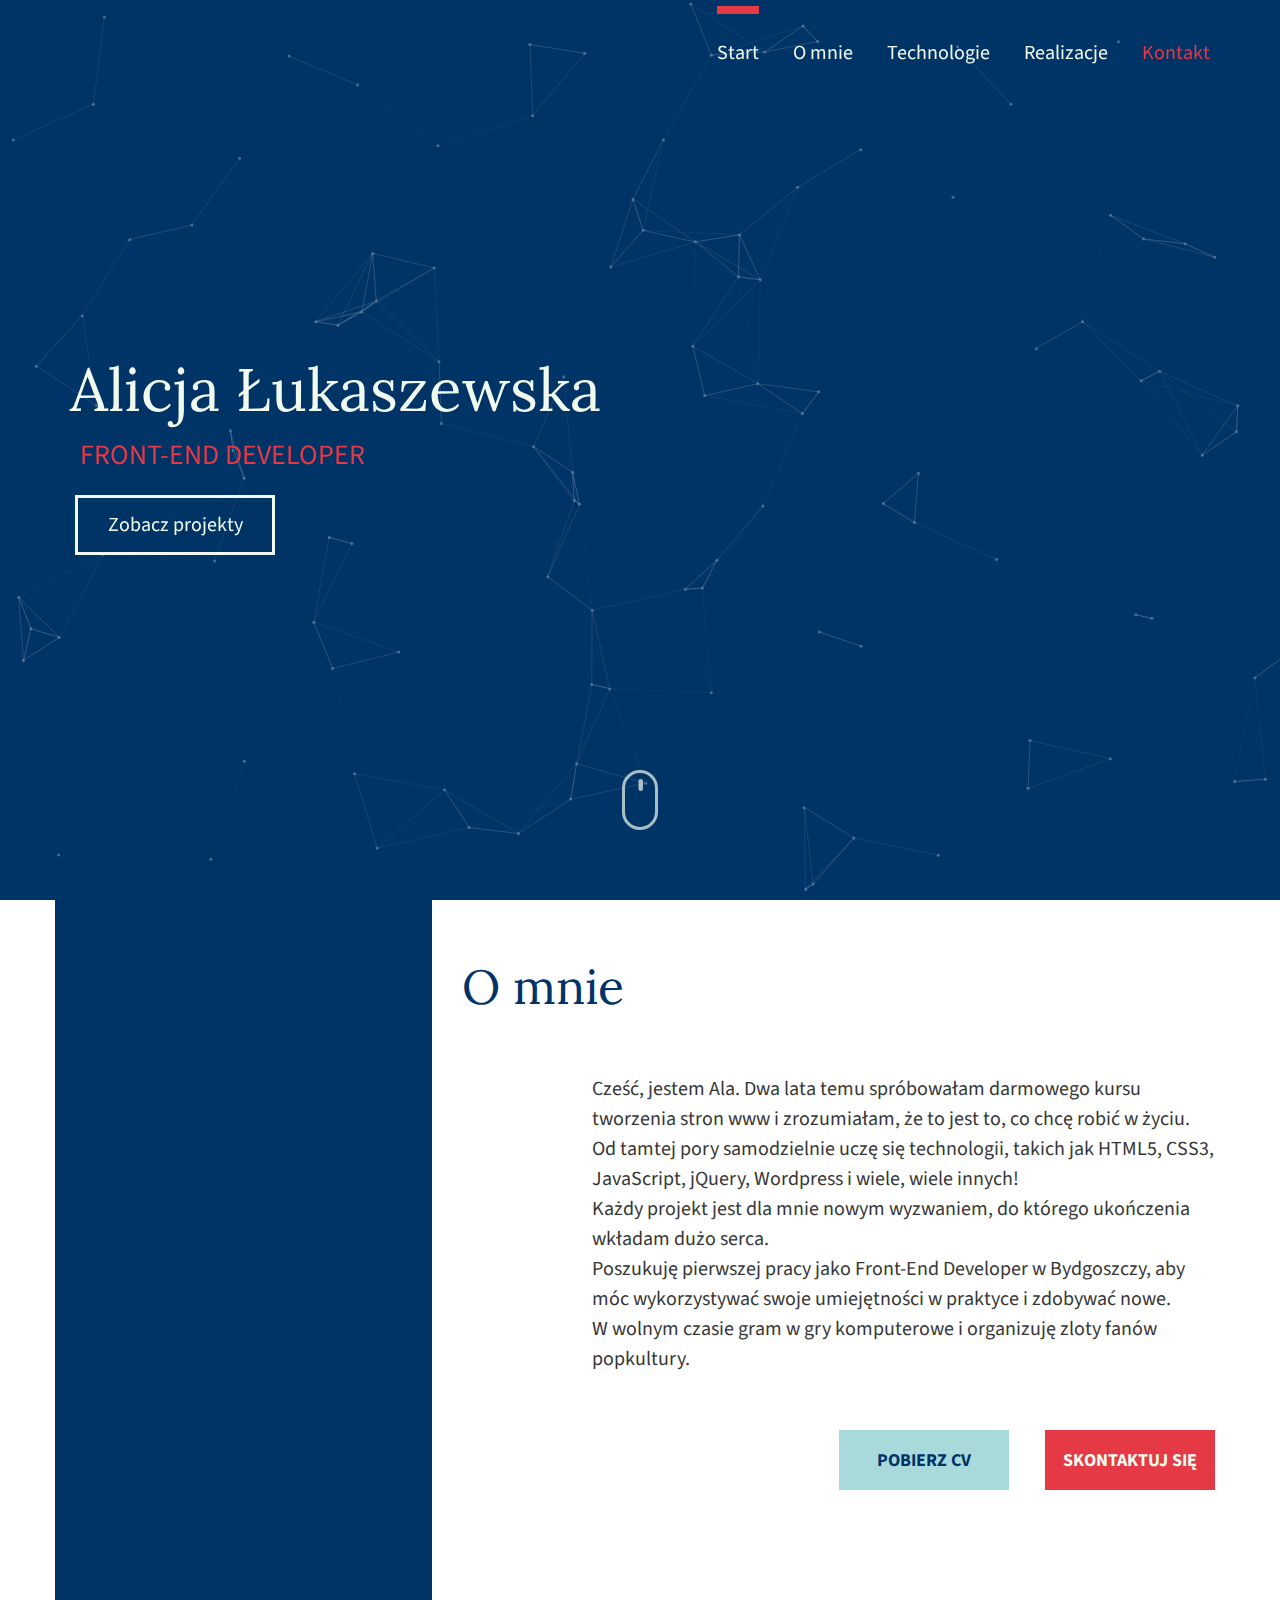
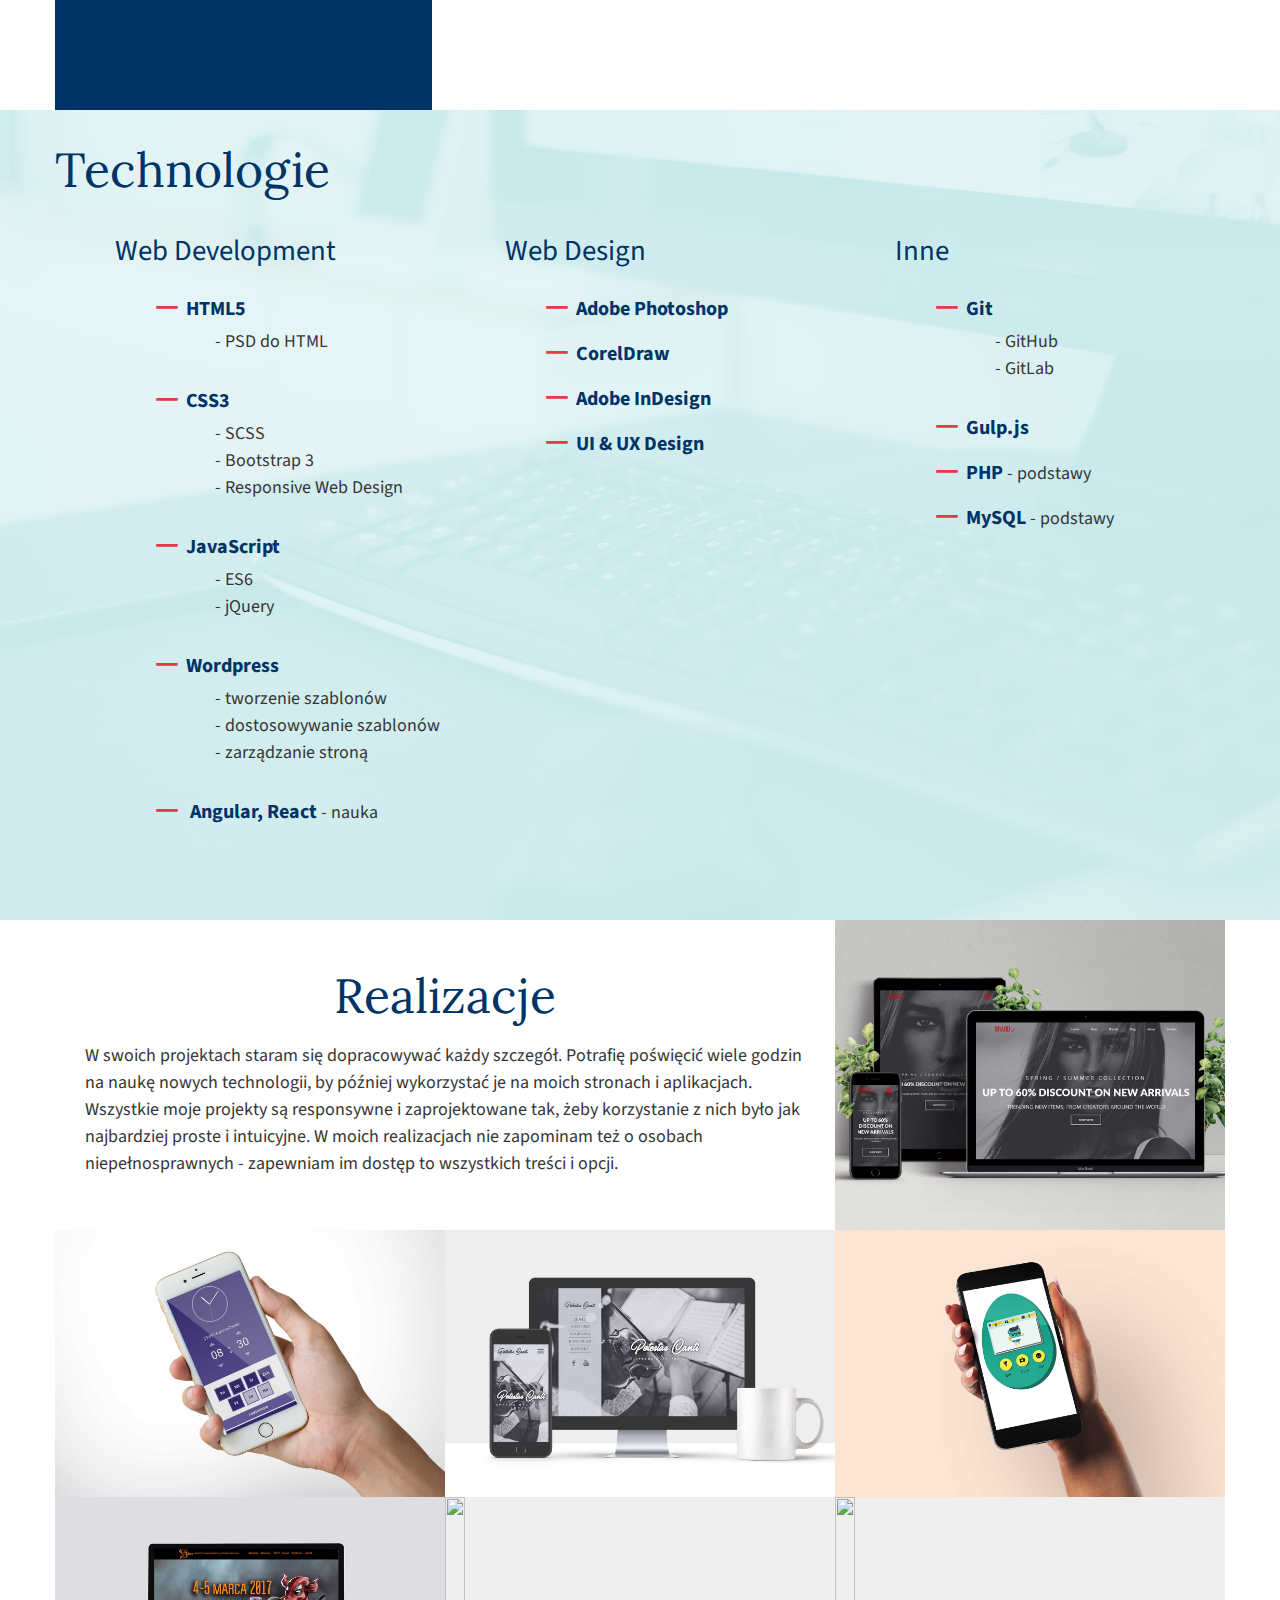
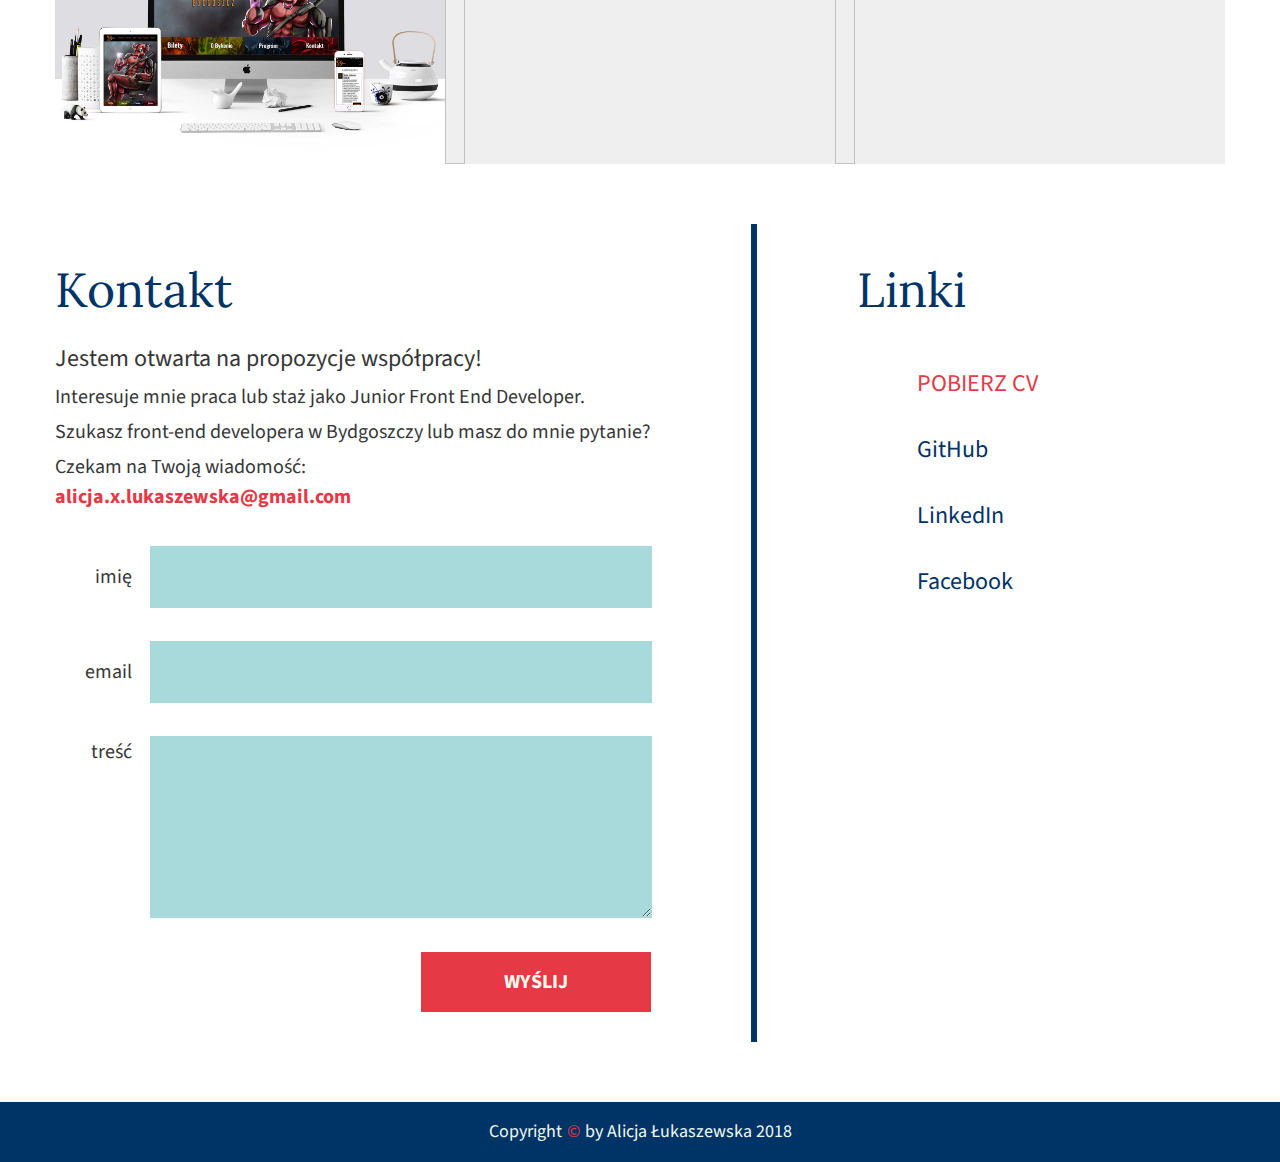
==== commit 493bea64: "finished contact form" ====
--- a/index.html
+++ b/index.html
@@ -63,7 +63,10 @@
 		</figure>
 		<section>
 			<h2>O mnie</h2>
-			<p>Lorem ipsum dolor sit amet, consectetur adipisicing elit. A cupiditate magnam consectetur veniam! Ratione placeat repellat magni laudantium quibusdam vero laboriosam ut omnis tempore, suscipit aut, quae consequatur sunt incidunt. Lorem ipsum dolor sit amet, consectetur adipisicing elit. Praesentium neque labore voluptatem cumque animi temporibus consequatur, odit id molestias eveniet recusandae, amet alias officia quaerat tempore aliquid deleniti error voluptatibus!</p>
+			<p>Cześć, jestem Ala. Dwa lata temu spróbowałam darmowego kursu tworzenia stron www i zrozumiałam, że to jest to, co chcę robić w życiu. Od tamtej pory samodzielnie uczę się technologii, takich jak HTML5, CSS3, JavaScript, jQuery, Wordpress i wiele, wiele innych! </p> 
+			<p>Każdy projekt jest dla mnie nowym wyzwaniem, do którego ukończenia wkładam dużo serca.</p> 
+			<p>Poszukuję pierwszej pracy jako Front-End Developer w Bydgoszczy, aby móc wykorzystywać swoje umiejętności w praktyce i zdobywać nowe.</p> 
+			<p>W wolnym czasie gram w gry komputerowe i organizuję zloty fanów popkultury.</p>
 			<footer>
 				<a class="cv" href="/files/CV.pdf" download="CV - Alicja Łukaszewska.pdf">Pobierz CV</a>
 				<a href="#kontakt">Skontaktuj się</a>
@@ -134,11 +137,11 @@
 	<article class="portfolio container" id="realizacje">
 		<div class="aboutProjects">
 			<h2>Realizacje</h2>
-			<p>Lorem ipsum dolor sit amet, consectetur adipisicing elit. A suscipit debitis ex ab nostrum, eaque ad fugiat consequuntur. Cum soluta mollitia, vel architecto aspernatur iste molestias saepe nihil nulla dicta! Lorem ipsum dolor sit amet, consectetur adipisicing elit. Quasi eveniet a inventore autem quibusdam reprehenderit ipsam odio eius iste architecto.</p>
+			<p>W swoich projektach staram się dopracowywać każdy szczegół. Potrafię poświęcić wiele godzin na naukę nowych technologii, by później wykorzystać je na moich stronach i aplikacjach. Wszystkie moje projekty są responsywne i zaprojektowane tak, żeby korzystanie z nich było jak najbardziej proste i intuicyjne. W moich realizacjach nie zapominam też o osobach niepełnosprawnych - zapewniam im dostęp to wszystkich treści i opcji.</p>
 		</div>
 		<button class="project" aria-label="Kliknij by przeczytać szczegóły projektu" title="Kliknij by przeczytać szczegóły projektu" id="project1">
 			<div class="image-wrapper">
-				<img class="brand" src="img/projects/brand.jpg" alt="">
+				<img src="img/projects/brand.jpg" alt="">
 			</div>	
 			<div class="visuallyhidden content">
 				<div class="details container">
@@ -148,11 +151,11 @@
 							<dt class="visuallyhidden">Data wykonania projektu:</dt>
 							<dd>Styczeń 2018</dd>
 						</dl>
-						<p>Lorem ipsum dolor sit amet, consectetur adipisicing elit. Unde est odio ea, aliquid voluptate adipisci, non nulla veniam nostrum veritatis sunt dolores temporibus perspiciatis! Unde explicabo doloremque quia iste dolor?</p>
-					</div>
-					<ul>
-						<h4>Technologie:</h4>
-						<li>HTML5</li>
+						<p>Projekt wykonany w ramach wyzwania „Weekly Web Dev Challenge”, stworzony na podstawie szablonu PSD. Posiada dwie karuzele (slidery), z czego jedna automatycznie zmienia produkty.</p>
+					</div>
+					<ul>
+						<h4>Technologie:</h4>
+						<li>PSD to HTML</li>
 						<li>SCSS</li>
 						<li>JavaScript</li>
 						<li>Gulp.js</li>
@@ -177,7 +180,7 @@
 							<dt class="visuallyhidden">Data wykonania projektu:</dt>
 							<dd>Lipiec 2017 - Styczeń 2018</dd>
 						</dl>
-						<p>Lorem ipsum dolor sit amet, consectetur adipisicing elit. Unde est odio ea, aliquid voluptate adipisci, non nulla veniam nostrum veritatis sunt dolores temporibus perspiciatis! Unde explicabo doloremque quia iste dolor?</p>
+						<p>Aplikacja webowa, będąca moim pierwszym samodzielnym projektem w JavaScipcie. Jest to budzik posiadający opcję wyboru dni, w których ma zadzwonić oraz opcję wyboru długości drzemki. Docelowo planuję przerobić go na aplikację mobilną.</p>
 					</div>
 					<ul>
 						<h4>Technologie:</h4>
@@ -205,11 +208,11 @@
 							<dt class="visuallyhidden">Data wykonania projektu:</dt>
 							<dd>Wrzesień 2017 - W trakcie</dd>
 						</dl>
-						<p>Lorem ipsum dolor sit amet, consectetur adipisicing elit. Unde est odio ea, aliquid voluptate adipisci, non nulla veniam nostrum veritatis sunt dolores temporibus perspiciatis! Unde explicabo doloremque quia iste dolor?</p>
-					</div>
-					<ul>
-						<h4>Technologie:</h4>
-						<li>HTML5</li>
+						<p>Strona zaprojektowania i wdrożona dla zespołu muzycznego. Szablon na prośbę klienta, różni się od popularnych stron typu one-page. Posiada boczne menu oraz podstrony, między którymi można się przełączać poprzez skrolowanie.</p>
+					</div>
+					<ul>
+						<h4>Technologie:</h4>
+						<li>PSD to HTML</li>
 						<li>SCSS</li>
 						<li>JavaScript</li>
 						<li>Gulp.js</li>
@@ -233,13 +236,13 @@
 								<dt class="visuallyhidden">Data wykonania projektu:</dt>
 								<dd>Listopad 2017 - Styczeń 2018</dd>
 							</dl>
-							<p>Lorem ipsum dolor sit amet, consectetur adipisicing elit. Unde est odio ea, aliquid voluptate adipisci, non nulla veniam nostrum veritatis sunt dolores temporibus perspiciatis! Unde explicabo doloremque quia iste dolor?</p>
+							<p>Aplikacja symulująca popularną w latach 90-tych zabawkę. Zwierzak regularnie traci statystyki głodu, zdrowia i szczęścia. Zadaniem gracza jest uzupełnianie ich zanim którekolwiek spadnie do zera. O konieczności reakcji, informują notyfikacje i grafiki.</p>
 						</div>
 						<ul>
 							<h4>Technologie:</h4>
 							<li>JavaScript</li>
 							<li>HTML5</li>
-							<li>SCSS</li>
+							<li>Touch-Emulator.js</li>
 							<li>Gulp.js</li>
 						</ul>
 					</div>
@@ -262,19 +265,19 @@
 							<dt class="visuallyhidden">Data wykonania projektu:</dt>
 							<dd>Listopad 2016 - Grudzień 2016</dd>
 						</dl>
-						<p>Lorem ipsum dolor sit amet, consectetur adipisicing elit. Unde est odio ea, aliquid voluptate adipisci, non nulla veniam nostrum veritatis sunt dolores temporibus perspiciatis! Unde explicabo doloremque quia iste dolor?</p>
+						<p>Strona stworzona na CMS Wordpress, bazująca na szablonie zaprojektowanym i wdrożonym przeze mnie. Za pomocą kodu PHP dostosowałam stronę HTML do dynamicznie zmienianych treści oraz pluginów.</p>
 					</div>
 					<ul>
 						<h4>Technologie:</h4>
 						<li>Wordpress</li>
-						<li>HTML5</li>
+						<li>PSD to HTML5</li>
 						<li>Bootstrap 3</li>
 						<li>jQuery</li>
 					</ul>		
 				</div>
 				<div class="view">
 					<a class="live" href="https://www.bykon.pl" target="_blank">Live</a>
-					<a class="code" href="#" target="_blank">Kod</a>
+					<a class="code" href="https://github.com/alicjalukaszewska/bykon2017" target="_blank">Kod</a>
 				</div>
 			</div>
 		</button>	
@@ -291,7 +294,8 @@
 							<dt class="visuallyhidden">Data wykonania projektu:</dt>
 							<dd>Październik 2017 - Grudzień 2017</dd>
 						</dl>
-						<p>Lorem ipsum dolor sit amet, consectetur adipisicing elit. Unde est odio ea, aliquid voluptate adipisci, non nulla veniam nostrum veritatis sunt dolores temporibus perspiciatis! Unde explicabo doloremque quia iste dolor?</p>
+						<p>Aplikacja symulująca grę w kości. Przeciwnikiem gracza jest komputer. Po pierwszym rzucie kośćmi, aktywny gracz musi obstawić, czy wartość kolejnego rzutu będzie większa lub mniejsza od pierwszego. 
+						</p>
 					</div>
 					<ul>
 						<h4>Technologie:</h4>
@@ -319,19 +323,19 @@
 							<dt class="visuallyhidden">Data wykonania projektu:</dt>
 							<dd>Sierpień 2016 - Październik 2016</dd>
 						</dl>
-						<p>Lorem ipsum dolor sit amet, consectetur adipisicing elit. Unde est odio ea, aliquid voluptate adipisci, non nulla veniam nostrum veritatis sunt dolores temporibus perspiciatis! Unde explicabo doloremque quia iste dolor?</p>
+						<p>Strona stworzona na CMS Wordpress bazująca na szablonie zaprojektowanym i wdrożonym przeze mnie. Pozornie statyczna strona główna posiada wtyczkę wyświetlającą karuzelę z podglądem treści bloga.</p>
 					</div>
 					<ul>
 						<h4>Technologie:</h4>
 						<li>Wordpress</li>
-						<li>HTML5</li>
+						<li>PSD to HTML5</li>
 						<li>Bootstrap 3</li>
 						<li>jQuery</li>
 					</ul>		
 				</div>
 				<div class="view">
 					<a class="live" href="http://www.weterynarzraszyn.com/" target="_blank">Live</a>
-					<a class="code" href="#" target="_blank">Kod</a>
+					<a class="code" href="https://github.com/alicjalukaszewska/vet-bicom" target="_blank">Kod</a>
 				</div>
 			</div>
 		</button>
@@ -344,7 +348,7 @@
 			<p>Szukasz front-end developera w Bydgoszczy lub masz do mnie pytanie?</p>
 			<p>Czekam na Twoją wiadomość: 
 			<a href="mailto:alicja.x.lukaszewska@gmail.com">alicja.x.lukaszewska@gmail.com</a></p>
-			<form action="" method="post">
+			<form action="https://formspree.io/alicja.x.lukaszewska@gmail.com" method="post">
 				<p>
 					<label for="name">imię</label>
 					<input type="text" name="name" required>
@@ -358,8 +362,12 @@
 					<textarea name="message" id="" required></textarea>
 				</p>
 				<p>
-					<button name="submit" type="submit">Wyślij</button>
+					<button type="submit">Wyślij</button>
 				</p>
+				<input type="hidden" name="_subject" value="Nowa wiadomość" />
+				<input type="hidden" name="_format" value="plain" />
+				<input type="hidden" name="_language" value="pl" />
+				<input type="hidden" name="_next" value="thanks.html" />
 			</form>
 		</section>
 		<section class="links">
--- a/css/style.css
+++ b/css/style.css
@@ -68,6 +68,10 @@
   @media only screen and (max-width: 320px) {
     body {
       font-size: 14px; } }
+  body.sidepage {
+    overflow: hidden; }
+    body.sidepage .mobile-menu {
+      display: none; }
 
 h1 {
   color: #f1faee;
@@ -142,8 +146,8 @@
         padding-left: 15px;
         transition: all 1s;
         -webkit-transition: all 1s; }
-        .fixed-menu .container .mobile-menu .mobile-logo a {
-          color: inherit; }
+        .fixed-menu .container .mobile-menu .mobile-logo a:focus {
+          outline: 1px solid #e63946; }
         .fixed-menu .container .mobile-menu .mobile-logo h1 {
           transition: all 0.3s;
           -webkit-transition: all 0.3s; }
@@ -235,7 +239,7 @@
       position: absolute;
       right: 0;
       height: 100%;
-      z-index: 30; }
+      z-index: 40; }
       @media only screen and (max-width: 920px) {
         .fixed-menu .container nav.dropdown {
           display: none; } }
@@ -349,48 +353,49 @@
   background-position: center;
   background-repeat: no-repeat;
   background-size: cover; }
+  header a {
+    position: relative;
+    display: -webkit-box;
+    display: -ms-flexbox;
+    display: flex;
+    -webkit-box-pack: center;
+    -ms-flex-pack: center;
+    justify-content: center;
+    -webkit-box-align: center;
+    -ms-flex-align: center;
+    align-items: center;
+    height: 60px;
+    width: 200px;
+    border: 3px solid #f1faee;
+    color: #f1faee;
+    transition: all 0.3s;
+    -webkit-transition: all 0.3s;
+    z-index: 10; }
+    @media only screen and (max-width: 665px) {
+      header a {
+        font-size: 18px;
+        height: 60px;
+        width: 180px; } }
+    @media only screen and (max-width: 520px) {
+      header a {
+        font-size: 16px;
+        height: 55px;
+        width: 140px; } }
+    @media only screen and (max-width: 320px) {
+      header a {
+        font-size: 14px;
+        height: 50px;
+        width: 120px; } }
+    header a:hover, header a:focus {
+      background-color: rgba(255, 255, 255, 0.2);
+      transition: all 0.3s;
+      -webkit-transition: all 0.3s; }
   header .welcome {
     width: 1170px;
     padding-left: 10px; }
     header .welcome > a {
-      position: relative;
       margin-left: 10px;
-      margin-top: 150px;
-      display: -webkit-box;
-      display: -ms-flexbox;
-      display: flex;
-      -webkit-box-pack: center;
-      -ms-flex-pack: center;
-      justify-content: center;
-      -webkit-box-align: center;
-      -ms-flex-align: center;
-      align-items: center;
-      height: 60px;
-      width: 200px;
-      border: 3px solid #f1faee;
-      color: #f1faee;
-      transition: all 0.3s;
-      -webkit-transition: all 0.3s;
-      z-index: 10; }
-      @media only screen and (max-width: 665px) {
-        header .welcome > a {
-          font-size: 18px;
-          height: 60px;
-          width: 180px; } }
-      @media only screen and (max-width: 520px) {
-        header .welcome > a {
-          font-size: 16px;
-          height: 55px;
-          width: 140px; } }
-      @media only screen and (max-width: 320px) {
-        header .welcome > a {
-          font-size: 14px;
-          height: 50px;
-          width: 120px; } }
-      header .welcome > a:hover, header .welcome > a:focus {
-        background-color: rgba(255, 255, 255, 0.2);
-        transition: all 0.3s;
-        -webkit-transition: all 0.3s; }
+      margin-top: 150px; }
   header .mouse-icon {
     position: absolute;
     bottom: 0;
@@ -443,6 +448,28 @@
     top: 4px;
     margin-left: auto;
     margin-right: auto; }
+  header .thanks {
+    position: relative;
+    text-align: center;
+    z-index: 10; }
+    header .thanks h2 {
+      font-size: 60px;
+      color: #f1faee;
+      padding: 10px; }
+      @media only screen and (max-width: 768px) {
+        header .thanks h2 {
+          font-size: 42px; } }
+      @media only screen and (max-width: 768px) {
+        header .thanks h2 {
+          font-size: 24px; } }
+    header .thanks p {
+      font-size: 26px;
+      color: #e63946; }
+      @media only screen and (max-width: 768px) {
+        header .thanks p {
+          font-size: 16px; } }
+    header .thanks a {
+      margin: 25px auto; }
 
 .about {
   height: calc(100vh - 90px);
@@ -570,7 +597,8 @@
           background-color: #003366;
           color: #f1faee;
           transition: all 0.5s;
-          -webkit-transition: all 0.5s; }
+          -webkit-transition: all 0.5s;
+          outline: 2px solid #e63946; }
       .about section footer a:last-child {
         background-color: #e63946;
         color: #f1faee; }
@@ -578,7 +606,8 @@
           background-color: #7c010a;
           color: #f1faee;
           transition: all 0.5s;
-          -webkit-transition: all 0.5s; }
+          -webkit-transition: all 0.5s;
+          outline: 2px solid #003366; }
 
 .skills {
   padding-bottom: 3.2rem;
@@ -767,11 +796,11 @@
       object-fit: cover;
       transition: all 0.3s;
       -webkit-transition: all 0.3s; }
-      .portfolio .project img.brand {
-        height: 310px; }
-        @media only screen and (max-width: 920px) {
-          .portfolio .project img.brand {
-            height: 100%; } }
+  .portfolio #project1 img {
+    height: 310px; }
+    @media only screen and (max-width: 920px) {
+      .portfolio #project1 img {
+        height: 100%; } }
 
 .zoomed {
   position: fixed;
@@ -779,7 +808,7 @@
   width: 100%;
   height: 100vh;
   background-color: rgba(69, 123, 157, 0.4);
-  z-index: 1000;
+  z-index: 35;
   -webkit-box-pack: center;
   -ms-flex-pack: center;
   justify-content: center;
@@ -799,7 +828,7 @@
     -webkit-transition: all 0.2s;
     color: #f1faee;
     background-color: #003366;
-    z-index: 99; }
+    z-index: 40; }
     @media only screen and (max-width: 805px) {
       .zoomed button {
         height: 60px;
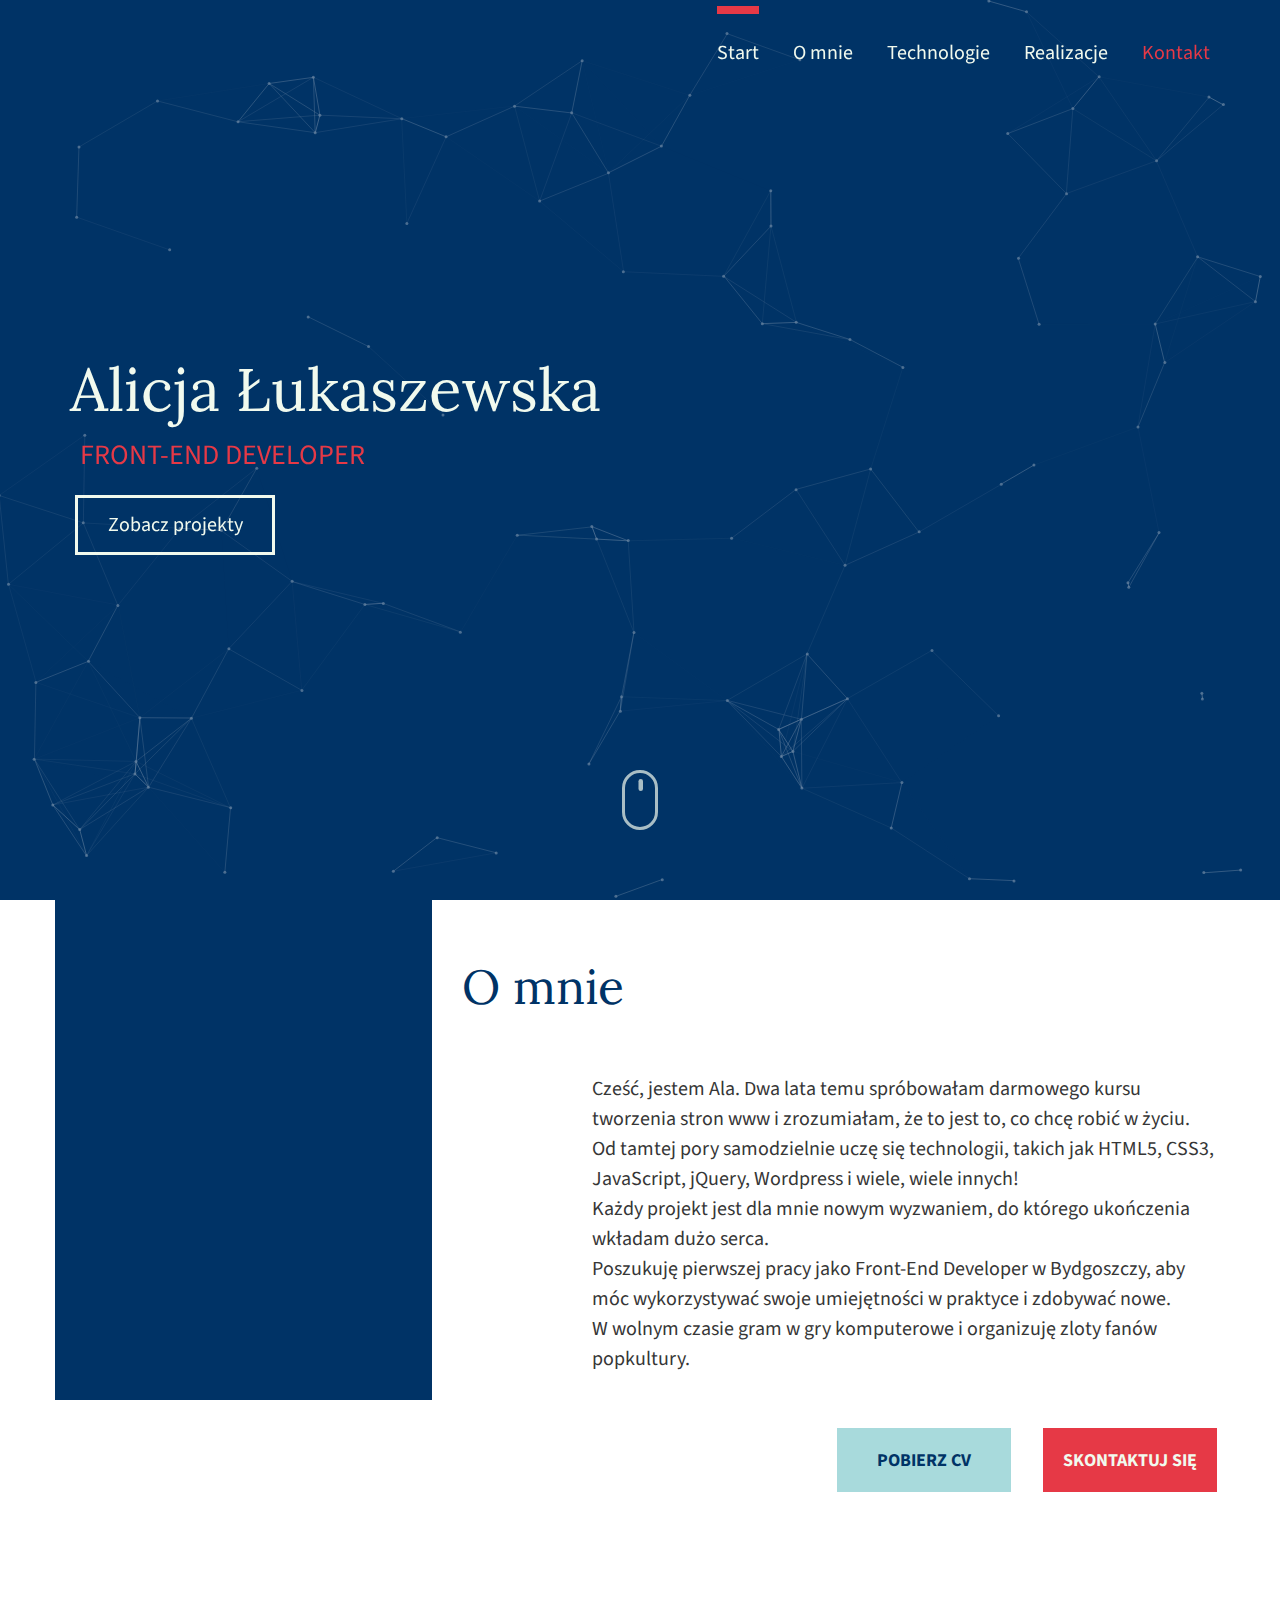
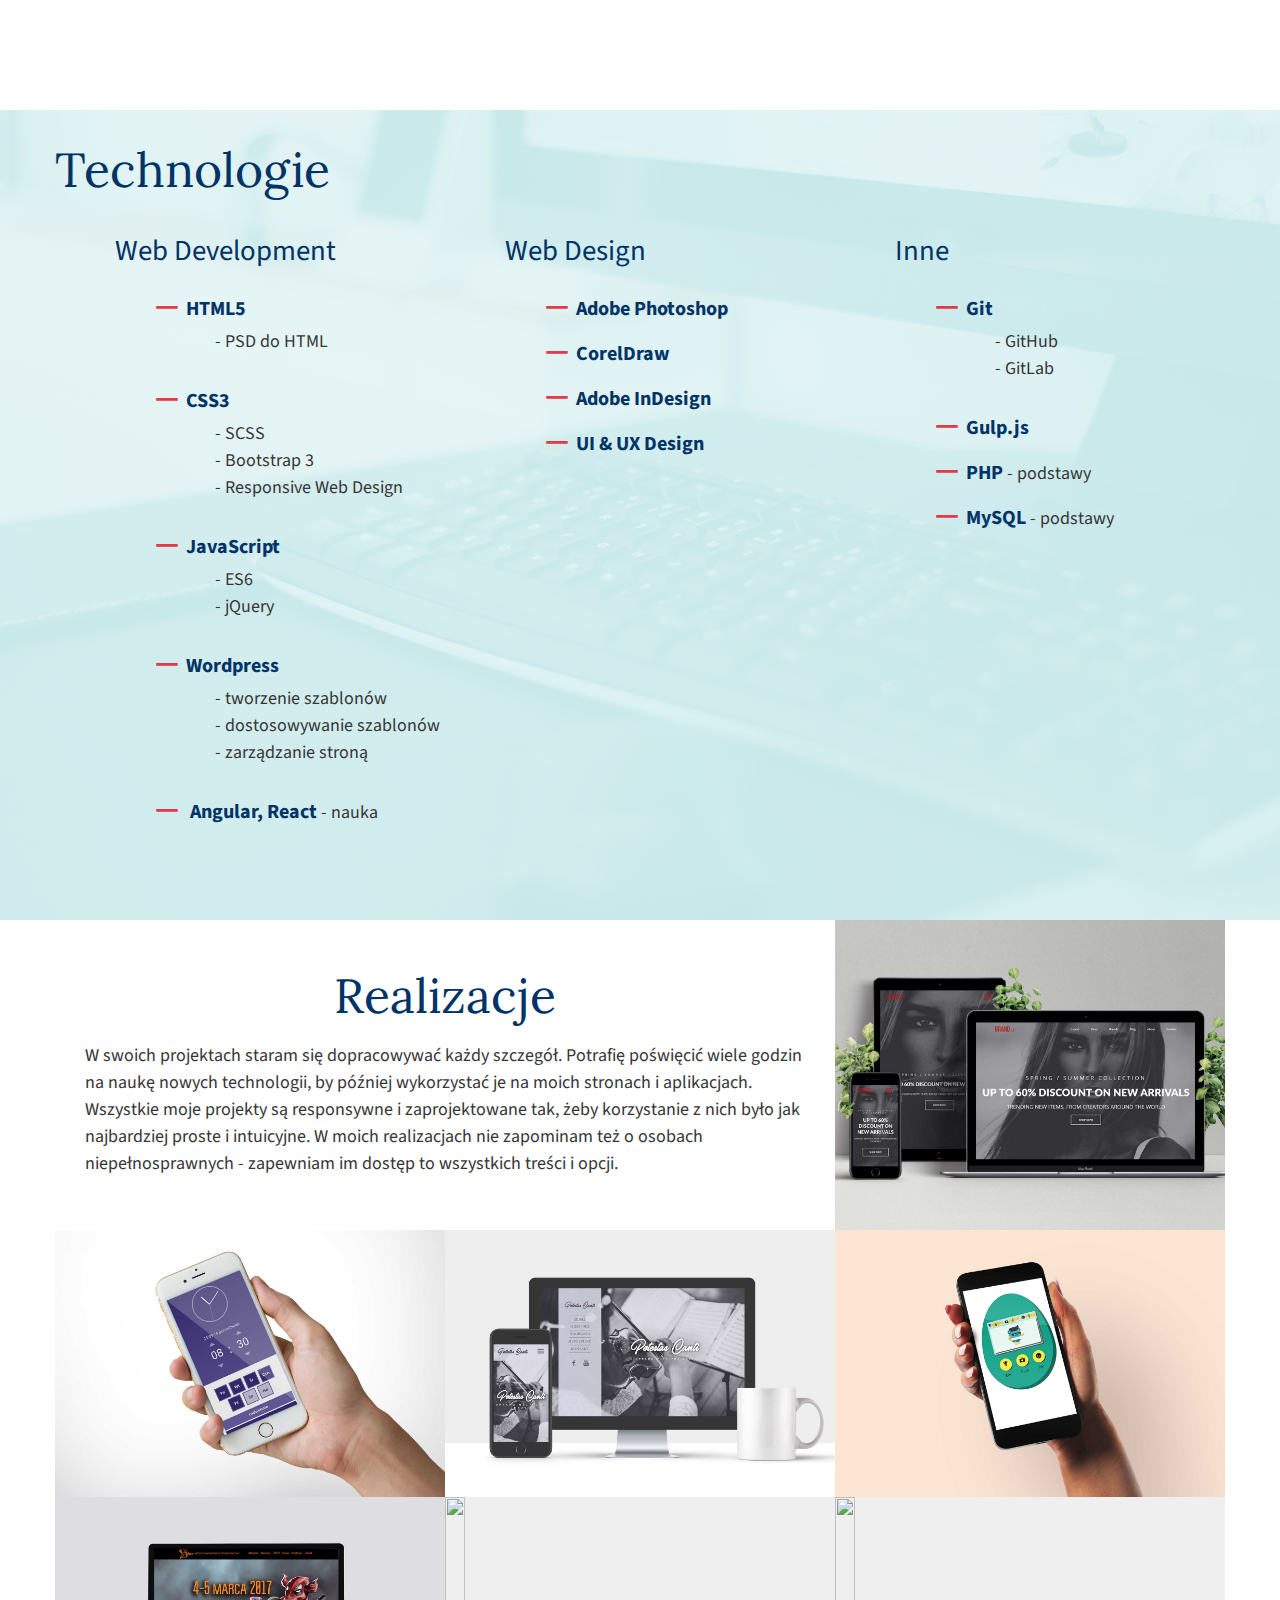
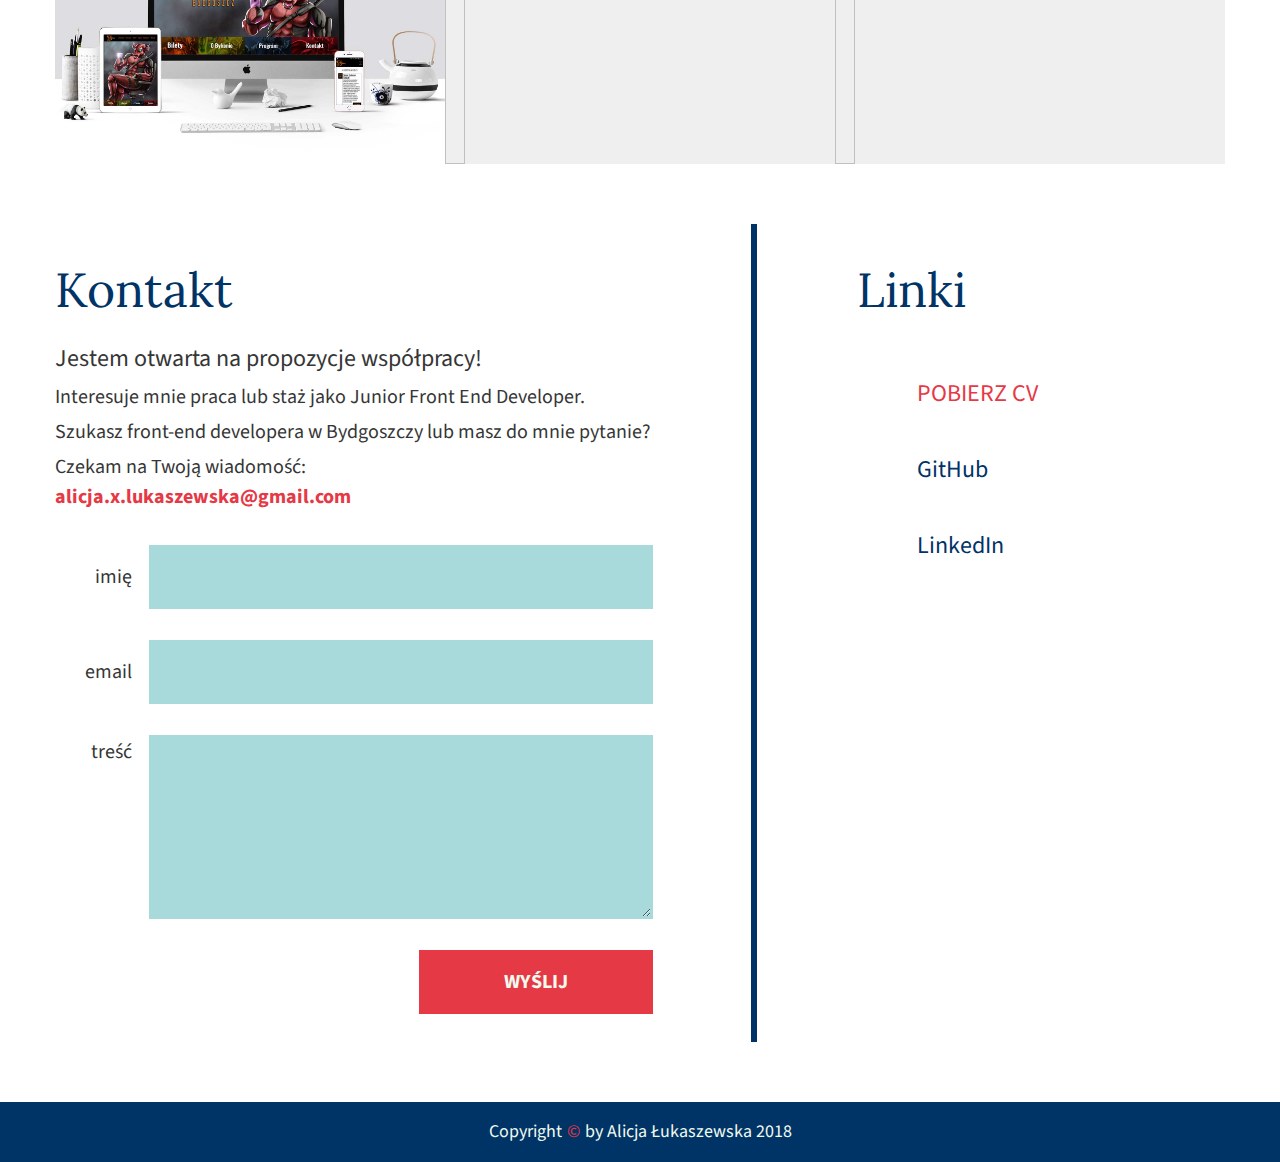
==== commit 98cabbc6: "After code review - part1" ====
--- a/index.html
+++ b/index.html
@@ -2,63 +2,63 @@
 <html lang="pl">
 <head>
 	<meta charset="UTF-8">
-	<meta name="viewport" content="user-scalable=no, width=device-width, initial-scale=1, maximum-scale=1">
+	<meta name="viewport" content="width=device-width, initial-scale=1">
 	<title>Alicja Łukaszewska - Front-End Developer</title>
 	<link href="https://fonts.googleapis.com/css?family=Lora:700|Source+Sans+Pro:300,400,600" rel="stylesheet">
 	<link rel="stylesheet" href="css/style.css">
-
 </head>
-<body>	
-
-<div class="line"></div>
-<div class="zoomed" id="zoom">
-	<button class="prev" id="prev">&#10094;</button>
-	<div class="zoomed-project">
-		<button class="close" id="close">&#10006;</button>
-		<button class="back" id="back">&#10094;</button>
-		<img src="img/projects/brand.jpg" alt="">
-		<div class="content"></div>
+<body>
+	<div class="line"></div>
+	<div class="zoomed" id="zoom">
+		<button class="prev" id="prev" aria-label="Poprzedni projekt" title="Poprzedni projekt">&#10094;</button>
+		<div class="zoomed-project">
+			<button class="close" id="close" aria-label="Zamknij projekt" title="Zamknij projekt">&#10006;</button>
+			<button class="back" id="back" aria-label="Wyłącz podgląd" title="Wyłącz podgląd">&#10094;</button>
+			<img  aria-label="Przybliż podgląd" title="Przybliż podgląd" src="img/projects/brand.jpg" alt="">
+			<div class="content"></div>
+		</div>
+		<button class="next" id="next" aria-label="Następny projekt" title="Następny projekt">&#10095;</button>
 	</div>
-	<button class="next" id="next">&#10095;</button>
-</div>
-<nav class="fixed-menu" aria-label="Main navigation">
-	<div class="container">
-		<div class="mobile-menu">
-			<div id="logo" class="mobile-logo">	
-				<a href="index.html" >
-					<h1>Alicja Łukaszewska</h1>
-					<p>Front-End Developer</p>
-				</a>
-			</div>
-			<button id="nav-icon" type="button" class="toggler" aria-expanded="false" aria-label="Otwórz/Zamknij menu" title="Otwórz/Zamknij menu">
-				<span></span>
-				<span></span>
-				<span></span>
-				<span></span>
-			</button>
+	<nav class="fixed-menu" aria-label="Main navigation">
+		<div class="container">
+			<div class="mobile-menu">
+				<div id="logo" class="mobile-logo">	
+					<a href="index.html" tabindex="1">
+						<div>
+							<h1>Alicja Łukaszewska</h1>
+							<p>Front-End Developer</p>
+						</div>
+					</a>
+				</div>
+				<button id="nav-icon" type="button" class="toggler" aria-expanded="false" aria-label="Otwórz/Zamknij menu" title="Otwórz/Zamknij menu">
+					<span></span>
+					<span></span>
+					<span></span>
+					<span></span>
+				</button>
+			</div>
+			<nav id="menu" class="dropdown">
+				<ul>
+					<li ><a class="active" href="#start" tabindex="3">Start</a></li>
+					<li><a href="#o-mnie">O mnie</a></li>
+					<li><a href="#technologie">Technologie</a></li>
+					<li><a href="#realizacje">Realizacje</a></li>
+					<li><a class="scroll special" href="#kontakt">Kontakt</a></li>
+				</ul>
+			</nav>
 		</div>
-		<nav id="menu" class="dropdown">
-			<ul>
-				<li><a class="active" href="#start">Start</a></li>
-				<li><a href="#omnie">O mnie</a></li>
-				<li><a href="#technologie">Technologie</a></li>
-				<li><a href="#realizacje">Realizacje</a></li>
-				<li><a class="scroll special" href="#kontakt">Kontakt</a></li>
-			</ul>
-		</nav>
-	</div>
-</nav>
+	</nav>
 	<div id="particle-canvas" class="canvas"></div>
 	<header id="start" >
 		<div class="welcome">
-
-			<a href="#realizacje" class="projects scroll">Zobacz projekty</a>
+			<a href="#realizacje" class="projects scroll" tabindex="2">Zobacz projekty</a>
 		</div>			
-		<a class="mouse-icon scroll" href="#omnie" aria-label="zjedź niżej" title="zjedź niżej">
+		<a class="mouse-icon scroll" href="#o-mnie" aria-label="zjedź niżej" title="zjedź niżej">
 				<div class="wheel"></div>
 		</a>
 	</header>
-	<article class="about container" role="main" id="omnie">
+	<main class="about container" id="o-mnie">
+		<img src="http://via.placeholder.com/650x960" alt="">
 		<figure>
 		</figure>
 		<section>
@@ -72,9 +72,9 @@
 				<a href="#kontakt">Skontaktuj się</a>
 			</footer>
 		</section>
-	</article>
+	</main>
 	<article class="skills" id="technologie">
-		<h2 class="skills__h2">Technologie</h2>
+		<h2>Technologie</h2>
 		<div class="container">
 			<section class="column">
 				<h3>Web Development</h3>
@@ -143,23 +143,25 @@
 			<div class="image-wrapper">
 				<img src="img/projects/brand.jpg" alt="">
 			</div>	
-			<div class="visuallyhidden content">
+			<div class="hidden content">
 				<div class="details container">
 					<div class="description">
 						<h3>Strona Brand LY</h3>
 						<dl class="date">
 							<dt class="visuallyhidden">Data wykonania projektu:</dt>
-							<dd>Styczeń 2018</dd>
+							<dd><time datetime="2018-01">Styczeń 2018</time></dd>
 						</dl>
 						<p>Projekt wykonany w ramach wyzwania „Weekly Web Dev Challenge”, stworzony na podstawie szablonu PSD. Posiada dwie karuzele (slidery), z czego jedna automatycznie zmienia produkty.</p>
 					</div>
-					<ul>
+					<div class="technologies">
 						<h4>Technologie:</h4>
-						<li>PSD to HTML</li>
-						<li>SCSS</li>
-						<li>JavaScript</li>
-						<li>Gulp.js</li>
-					</ul>		
+						<ul>
+							<li>PSD to HTML</li>
+							<li>SCSS</li>
+							<li>JavaScript</li>
+							<li>Gulp.js</li>
+						</ul>	
+					</div>	
 				</div>
 				<div class="view">
 					<a class="live" href="https://alicjalukaszewska.github.io/weeklywebdev24/" target="_blank">Live</a>
@@ -172,23 +174,25 @@
 			<div class="image-wrapper">
 				<img src="img/projects/alarm.jpg" alt="">
 			</div>
-			<div class="visuallyhidden content">
+			<div class="hidden content">
 				<div class="details container">
 					<div class="description">
 						<h3>Aplikacja Simple Alarm</h3>
 						<dl class="date">
 							<dt class="visuallyhidden">Data wykonania projektu:</dt>
-							<dd>Lipiec 2017 - Styczeń 2018</dd>
+							<dd><time datetime="2017-07">Lipiec 2017</time> - <time datetime="2018-01">Styczeń 2018</time></dd>
 						</dl>
 						<p>Aplikacja webowa, będąca moim pierwszym samodzielnym projektem w JavaScipcie. Jest to budzik posiadający opcję wyboru dni, w których ma zadzwonić oraz opcję wyboru długości drzemki. Docelowo planuję przerobić go na aplikację mobilną.</p>
 					</div>
-					<ul>
+					<div class="technologies">
 						<h4>Technologie:</h4>
-						<li>JavaScript</li>
-						<li>HTML5</li>
-						<li>SCSS</li>
-						<li>Gulp.js</li>
-					</ul>		
+						<ul>
+							<li>JavaScript</li>
+							<li>HTML5</li>
+							<li>SCSS</li>
+							<li>Gulp.js</li>
+						</ul>	
+					</div>	
 				</div>
 				<div class="view">
 					<a class="live" href="https://alicjalukaszewska.github.io/simpleAlarm/" target="_blank">Live</a>
@@ -200,23 +204,25 @@
 			<div class="image-wrapper">
 				<img src="img/projects/potestas.jpg" alt="">
 			</div>		
-			<div class="visuallyhidden content">
+			<div class="hidden content">
 				<div class="details container">
 					<div class="description">
 						<h3>Strona Potestas Canti</h3>
 						<dl class="date">
 							<dt class="visuallyhidden">Data wykonania projektu:</dt>
-							<dd>Wrzesień 2017 - W trakcie</dd>
+							<dd><time datetime="2017-10">Wrzesień 2017</time> - W trakcie</dd>
 						</dl>
 						<p>Strona zaprojektowania i wdrożona dla zespołu muzycznego. Szablon na prośbę klienta, różni się od popularnych stron typu one-page. Posiada boczne menu oraz podstrony, między którymi można się przełączać poprzez skrolowanie.</p>
 					</div>
-					<ul>
+					<div class="technologies">
 						<h4>Technologie:</h4>
-						<li>PSD to HTML</li>
-						<li>SCSS</li>
-						<li>JavaScript</li>
-						<li>Gulp.js</li>
-					</ul>		
+						<ul>
+							<li>PSD to HTML</li>
+							<li>SCSS</li>
+							<li>JavaScript</li>
+							<li>Gulp.js</li>
+						</ul>	
+					</div>	
 				</div>
 				<div class="view">
 					<a class="live" href="https://alicjalukaszewska.github.io/PotestasCanti/" target="_blank">Live</a>
@@ -228,23 +234,25 @@
 			<div class="image-wrapper">
 				<img src="img/projects/tamagotchi.jpg" alt="">
 			</div>
-				<div class="visuallyhidden content">
+				<div class="hidden content">
 					<div class="details container">
 						<div class="description">
 							<h3>Aplikacja Tamagotchi</h3>
 							<dl class="date">
 								<dt class="visuallyhidden">Data wykonania projektu:</dt>
-								<dd>Listopad 2017 - Styczeń 2018</dd>
+								<dd><time datetime="2017-11">Listopad 2017</time> - <time datetime="2018-01">Styczeń 2018</time></dd>
 							</dl>
-							<p>Aplikacja symulująca popularną w latach 90-tych zabawkę. Zwierzak regularnie traci statystyki głodu, zdrowia i szczęścia. Zadaniem gracza jest uzupełnianie ich zanim którekolwiek spadnie do zera. O konieczności reakcji, informują notyfikacje i grafiki.</p>
+							<p>Aplikacja symulująca popularną w latach 90-tych zabawkę. Zwierzak regularnie traci statystyki głodu, zdrowia i szczęścia. Zadaniem gracza jest uzupełnianie ich zanim którekolwiek spadnie do zera. O konieczności reakcji informują notyfikacje i grafiki.</p>
 						</div>
-						<ul>
+						<div class="technologies">
 							<h4>Technologie:</h4>
-							<li>JavaScript</li>
-							<li>HTML5</li>
-							<li>Touch-Emulator.js</li>
-							<li>Gulp.js</li>
-						</ul>
+							<ul>
+								<li>JavaScript</li>
+								<li>HTML5</li>
+								<li>Touch-Emulator.js</li>
+								<li>Gulp.js</li>
+							</ul>
+						</div>
 					</div>
 					<div class="view">
 						<a class="live" href="https://alicjalukaszewska.github.io/tamagotchi/" target="_blank">Live</a>
@@ -257,23 +265,25 @@
 			<div class="image-wrapper">
 				<img src="img/projects/bykon.jpg" alt="">
 			</div>	
-			<div class="visuallyhidden content">
+			<div class="hidden content">
 				<div class="details container">
 					<div class="description">
 						<h3>Strona Bykonu</h3>
 						<dl class="date">
 							<dt class="visuallyhidden">Data wykonania projektu:</dt>
-							<dd>Listopad 2016 - Grudzień 2016</dd>
+							<dd><time datetime="2016-11">Listopad 2016</time> - <time datetime="2016-12">Grudzień 2016</time></dd>
 						</dl>
 						<p>Strona stworzona na CMS Wordpress, bazująca na szablonie zaprojektowanym i wdrożonym przeze mnie. Za pomocą kodu PHP dostosowałam stronę HTML do dynamicznie zmienianych treści oraz pluginów.</p>
 					</div>
-					<ul>
-						<h4>Technologie:</h4>
-						<li>Wordpress</li>
-						<li>PSD to HTML5</li>
-						<li>Bootstrap 3</li>
-						<li>jQuery</li>
-					</ul>		
+					<div class="technologies">
+					<h4>Technologie:</h4>
+						<ul>
+							<li>Wordpress</li>
+							<li>PSD to HTML5</li>
+							<li>Bootstrap 3</li>
+							<li>jQuery</li>
+						</ul>		
+					</div>
 				</div>
 				<div class="view">
 					<a class="live" href="https://www.bykon.pl" target="_blank">Live</a>
@@ -286,24 +296,26 @@
 			<div class="image-wrapper">
 				<img src="img/projects/kosci.jpg" alt="">
 			</div>		
-			<div class="visuallyhidden content">
+			<div class="hidden content">
 				<div class="details container">
 					<div class="description">
 						<h3>Aplikacja Gra w Kości</h3>
 						<dl class="date">
 							<dt class="visuallyhidden">Data wykonania projektu:</dt>
-							<dd>Październik 2017 - Grudzień 2017</dd>
+							<dd><time datetime="2017-10">Październik 2017</time> - <time datetime="2017-12">Grudzień 2017</dd>
 						</dl>
 						<p>Aplikacja symulująca grę w kości. Przeciwnikiem gracza jest komputer. Po pierwszym rzucie kośćmi, aktywny gracz musi obstawić, czy wartość kolejnego rzutu będzie większa lub mniejsza od pierwszego. 
 						</p>
 					</div>
-					<ul>
+					<div class="technologies">
 						<h4>Technologie:</h4>
-						<li>JavaSript</li>
-						<li>HTML5</li>
-						<li>SCSS</li>
-						<li>Gulp.js</li>
-					</ul>		
+						<ul>
+							<li>JavaSript</li>
+							<li>HTML5</li>
+							<li>SCSS</li>
+							<li>Gulp.js</li>
+						</ul>
+					</div>		
 				</div>
 				<div class="view">
 					<a class="live" href="https://alicjalukaszewska.github.io/DiceGame/" target="_blank">Live</a>
@@ -315,23 +327,25 @@
 			<div class="image-wrapper">
 				<img src="img/projects/wet.jpg" alt="">
 			</div>
-			<div class="visuallyhidden content">
+			<div class="hidden content">
 				<div class="details container">
 					<div class="description">
 						<h3>Strona Vet-Bicom</h3>
 						<dl class="date">
 							<dt class="visuallyhidden">Data wykonania projektu:</dt>
-							<dd>Sierpień 2016 - Październik 2016</dd>
-						</dl>
-						<p>Strona stworzona na CMS Wordpress bazująca na szablonie zaprojektowanym i wdrożonym przeze mnie. Pozornie statyczna strona główna posiada wtyczkę wyświetlającą karuzelę z podglądem treści bloga.</p>
-					</div>
-					<ul>
-						<h4>Technologie:</h4>
-						<li>Wordpress</li>
-						<li>PSD to HTML5</li>
-						<li>Bootstrap 3</li>
-						<li>jQuery</li>
-					</ul>		
+							<dd><time datetime="2016-07">Sierpień 2016</time> - <time datetime="2016-10">Październik 2016</time></dd>
+						</dl>
+						<p>Strona stworzona na CMS Wordpress, bazująca na szablonie zaprojektowanym i wdrożonym przeze mnie. Pozornie statyczna strona główna posiada wtyczkę wyświetlającą karuzelę z podglądem treści bloga.</p>
+					</div>
+					<div class="technologies">
+					<h4>Technologie:</h4>
+						<ul>
+							<li>Wordpress</li>
+							<li>PSD to HTML5</li>
+							<li>Bootstrap 3</li>
+							<li>jQuery</li>
+						</ul>	
+					</div>	
 				</div>
 				<div class="view">
 					<a class="live" href="http://www.weterynarzraszyn.com/" target="_blank">Live</a>
@@ -340,7 +354,7 @@
 			</div>
 		</button>
 	</article>
-	<article class="contact container" id="kontakt">
+	<div class="contact container" id="kontakt">
 		<section class="contact-form">
 			<h2>Kontakt</h2>
 			<p class="lead">Jestem otwarta na propozycje współpracy!</p>
@@ -348,18 +362,18 @@
 			<p>Szukasz front-end developera w Bydgoszczy lub masz do mnie pytanie?</p>
 			<p>Czekam na Twoją wiadomość: 
 			<a href="mailto:alicja.x.lukaszewska@gmail.com">alicja.x.lukaszewska@gmail.com</a></p>
-			<form action="https://formspree.io/alicja.x.lukaszewska@gmail.com" method="post">
+			<form id="contact" action="https://formspree.io/alicja.x.lukaszewska@gmail.com" method="post">
 				<p>
 					<label for="name">imię</label>
-					<input type="text" name="name" required>
+					<input type="text" name="name" id="name" required>
 				</p>
 				<p>
 					<label for="email">email</label>
-					<input type="email" name="email" required pattern="^(?!(^[.-].*|[^@]*[.-]@|.*\.{2,}.*)|^.{254}.)([a-zA-Z0-9!#$%&'*+\/=?^_`{|}~.-]+@)(?!-.*|.*-\.)([a-zA-Z0-9-]{1,63}\.)+[a-zA-Z]{2,15}$">
+					<input type="email" name="email" id="email" required pattern="^(?!(^[.-].*|[^@]*[.-]@|.*\.{2,}.*)|^.{254}.)([a-zA-Z0-9!#$%&'*+\/=?^_`{|}~.-]+@)(?!-.*|.*-\.)([a-zA-Z0-9-]{1,63}\.)+[a-zA-Z]{2,15}$">
 				</p>
 				<p>
 					<label for="message">treść</label>
-					<textarea name="message" id="" required></textarea>
+					<textarea id="message" name="message" id="" required></textarea>
 				</p>
 				<p>
 					<button type="submit">Wyślij</button>
@@ -382,17 +396,21 @@
 				<li>
 					<a class="linkedin" href="https://www.linkedin.com/in/alicja-%C5%82ukaszewska-3792b4121/" target="_blank">LinkedIn</a>
 				</li>
-				<li>
-					<a class="fb" href="https://www.facebook.com/alicja.xenya" target="_blank">Facebook</a>
-				</li>
 			</ul>
 		</section>
-	</article>
+	</div>
 	<footer>
 		Copyright <span class="special">&#169;</span> by Alicja Łukaszewska 2018
 	</footer>
 	<script src="js/canvas.js"></script>
 	<script src="js/smooth-scroll.js"></script>
 	<script src="js/code.js"></script>
+	<noscript>
+		<style>
+			.canvas {
+				display: none;
+			}
+		</style>
+	</noscript>
 </body>
 </html>--- a/css/style.css
+++ b/css/style.css
@@ -12,6 +12,9 @@
   white-space: nowrap;
   /* 1 */ }
 
+.hidden {
+  display: none; }
+
 @-webkit-keyframes drop {
   0% {
     top: 5px; }
@@ -27,6 +30,26 @@
     top: 10px; }
   100% {
     top: 5px; } }
+
+@-webkit-keyframes load {
+  0%,
+  80%,
+  100% {
+    -webkit-box-shadow: 0 2.5em 0 -1.3em;
+    box-shadow: 0 2.5em 0 -1.3em; }
+  40% {
+    -webkit-box-shadow: 0 2.5em 0 0;
+    box-shadow: 0 2.5em 0 0; } }
+
+@keyframes load {
+  0%,
+  80%,
+  100% {
+    -webkit-box-shadow: 0 2.5em 0 -1.3em;
+    box-shadow: 0 2.5em 0 -1.3em; }
+  40% {
+    -webkit-box-shadow: 0 2.5em 0 0;
+    box-shadow: 0 2.5em 0 0; } }
 
 @-webkit-keyframes fadeRight {
   0% {
@@ -59,7 +82,7 @@
 
 body {
   color: #363636;
-  font-family: 'Source Sans Pro', sans-serif;
+  font-family: "Source Sans Pro", sans-serif;
   font-size: 20px;
   line-height: 1.5; }
   @media only screen and (max-width: 665px) {
@@ -75,7 +98,7 @@
 
 h1 {
   color: #f1faee;
-  font-family: 'Lora', serif;
+  font-family: "Lora", serif;
   font-size: 60px; }
   h1 a {
     color: inherit; }
@@ -89,7 +112,7 @@
 h2 {
   padding: 3.2rem 0;
   color: #003366;
-  font-family: 'Lora', serif;
+  font-family: "Lora", serif;
   font-size: 48px; }
   @media only screen and (max-width: 1200px) {
     h2 {
@@ -144,10 +167,12 @@
       .fixed-menu .container .mobile-menu .mobile-logo {
         margin-top: calc(100vh - 170px);
         padding-left: 15px;
+        -webkit-transition: all 1s;
         transition: all 1s;
-        -webkit-transition: all 1s; }
+        -webkit-transition: all 0.7s; }
         .fixed-menu .container .mobile-menu .mobile-logo a:focus {
-          outline: 1px solid #e63946; }
+          display: block;
+          outline: 1px solid #f1faee; }
         .fixed-menu .container .mobile-menu .mobile-logo h1 {
           transition: all 0.3s;
           -webkit-transition: all 0.3s; }
@@ -167,8 +192,9 @@
         .fixed-menu .container .mobile-menu .mobile-logo.fixed {
           top: 10px;
           margin-top: 0;
+          -webkit-transition: all 1s;
           transition: all 1s;
-          -webkit-transition: all 1s; }
+          -webkit-transition: all 0.5s; }
           .fixed-menu .container .mobile-menu .mobile-logo.fixed h1 {
             font-size: 34px;
             transition: all 0.3s;
@@ -491,18 +517,16 @@
       -webkit-box-direction: normal;
       -ms-flex-direction: column;
       flex-direction: column; } }
-  .about figure {
-    height: inherit;
+  .about img {
+    height: 500px;
     -webkit-box-flex: 1;
     -ms-flex: 1;
     flex: 1;
-    width: 470px;
     background-color: #003366;
-    background-image: url("../img/placeholder.jpg");
-    background-size: cover;
-    background-position: center center; }
+    -o-object-fit: cover;
+    object-fit: cover; }
     @media only screen and (max-width: 665px) {
-      .about figure {
+      .about img {
         height: 350px;
         width: 100%;
         -webkit-box-flex: 1;
@@ -592,7 +616,8 @@
             font-size: 14px; } }
       .about section footer a:first-child {
         background-color: #a8dadc;
-        color: #003366; }
+        color: #003366;
+        outline: 2px solid #a8dadc; }
         .about section footer a:first-child:hover, .about section footer a:first-child:focus {
           background-color: #003366;
           color: #f1faee;
@@ -601,13 +626,13 @@
           outline: 2px solid #e63946; }
       .about section footer a:last-child {
         background-color: #e63946;
-        color: #f1faee; }
+        color: #f1faee;
+        outline: 2px solid #e63946; }
         .about section footer a:last-child:hover, .about section footer a:last-child:focus {
           background-color: #7c010a;
           color: #f1faee;
           transition: all 0.5s;
-          -webkit-transition: all 0.5s;
-          outline: 2px solid #003366; }
+          -webkit-transition: all 0.5s; }
 
 .skills {
   padding-bottom: 3.2rem;
@@ -968,7 +993,7 @@
           width: 100%;
           font-size: 100%;
           white-space: break-word; }
-    .zoomed .zoomed-project ul {
+    .zoomed .zoomed-project .technologies {
       padding: 0 30px;
       margin-bottom: 30px;
       -webkit-box-flex: 1;
@@ -976,40 +1001,41 @@
       flex: 1;
       border-left: 3px solid #003366; }
       @media only screen and (max-width: 665px) {
-        .zoomed .zoomed-project ul {
+        .zoomed .zoomed-project .technologies {
           margin: 15px 0;
           -webkit-box-pack: justify;
           -ms-flex-pack: justify;
           justify-content: space-between;
           border: 0;
-          width: 60%;
-          display: -ms-grid;
-          display: grid;
-          -ms-grid-row: 1;
-          -ms-grid-column: 1;
-          -ms-grid-columns: auto auto;
-          grid-template-columns: auto auto; } }
+          width: 60%; }
+          .zoomed .zoomed-project .technologies ul {
+            display: -ms-grid;
+            display: grid;
+            -ms-grid-row: 1;
+            -ms-grid-column: 1;
+            -ms-grid-columns: auto auto;
+            grid-template-columns: auto auto; } }
       @media only screen and (max-width: 520px) {
-        .zoomed .zoomed-project ul {
+        .zoomed .zoomed-project .technologies {
           display: none; } }
-      .zoomed .zoomed-project ul h4 {
+      .zoomed .zoomed-project .technologies h4 {
         color: #003366;
         font-weight: light;
         font-size: 22px; }
         @media only screen and (max-width: 665px) {
-          .zoomed .zoomed-project ul h4 {
+          .zoomed .zoomed-project .technologies h4 {
             font-size: 18px;
             grid-column: 1 / -1; } }
-      .zoomed .zoomed-project ul li {
+      .zoomed .zoomed-project .technologies li {
         color: #363636;
         font-weight: normal;
         font-size: 16px;
         white-space: nowrap; }
         @media only screen and (max-width: 665px) {
-          .zoomed .zoomed-project ul li {
+          .zoomed .zoomed-project .technologies li {
             font-size: 14px;
             padding-right: 15px; } }
-        .zoomed .zoomed-project ul li:before {
+        .zoomed .zoomed-project .technologies li:before {
           content: '\2015';
           color: #e63946;
           font-size: 20px;
@@ -1156,7 +1182,7 @@
       padding: 15px;
       width: 500px;
       background-color: #a8dadc;
-      outline: 1px solid #a8dadc;
+      outline: 2px solid #a8dadc;
       transition: all 0.5s;
       -webkit-transition: all 0.5s; }
       @media only screen and (max-width: 920px) {
@@ -1168,7 +1194,7 @@
           padding: 0;
           width: 100%; } }
       .contact form input:hover, .contact form input:focus, .contact form textarea:hover, .contact form textarea:focus {
-        outline: 1px solid #003366;
+        outline: 2px solid #003366;
         transition: all 0.5s;
         -webkit-transition: all 0.5s; }
     .contact form input {
@@ -1192,7 +1218,8 @@
       text-transform: uppercase;
       cursor: pointer;
       transition: all 0.3s;
-      -webkit-transition: all 0.3s; }
+      -webkit-transition: all 0.3s;
+      outline: 2px solid #e63946; }
       .contact form button:hover, .contact form button:focus {
         background-color: #7c010a;
         color: #f1faee;
@@ -1224,7 +1251,7 @@
       grid-template-columns: 1fr 1fr;
       text-align: left; } }
   .links li {
-    margin: 30px 0; }
+    margin: 40px 0; }
     @media only screen and (max-width: 805px) {
       .links li {
         display: inline-block;
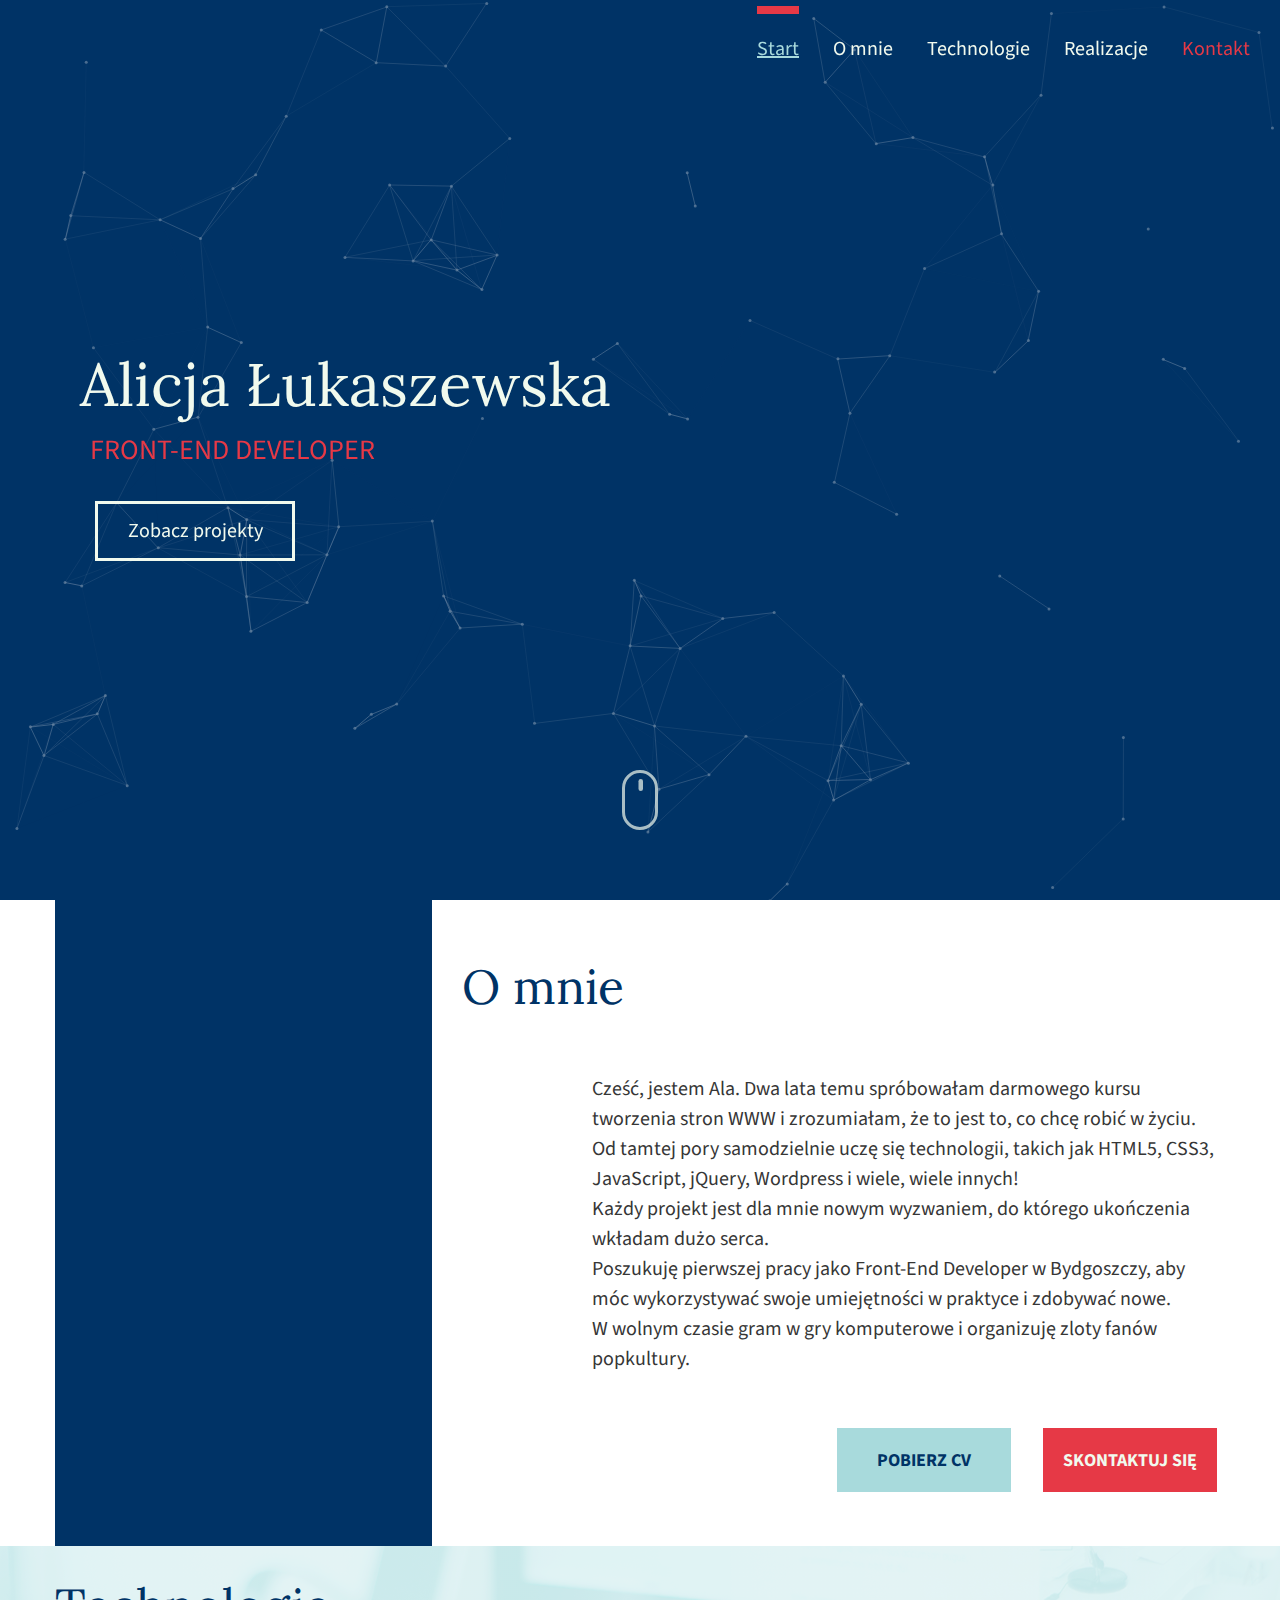
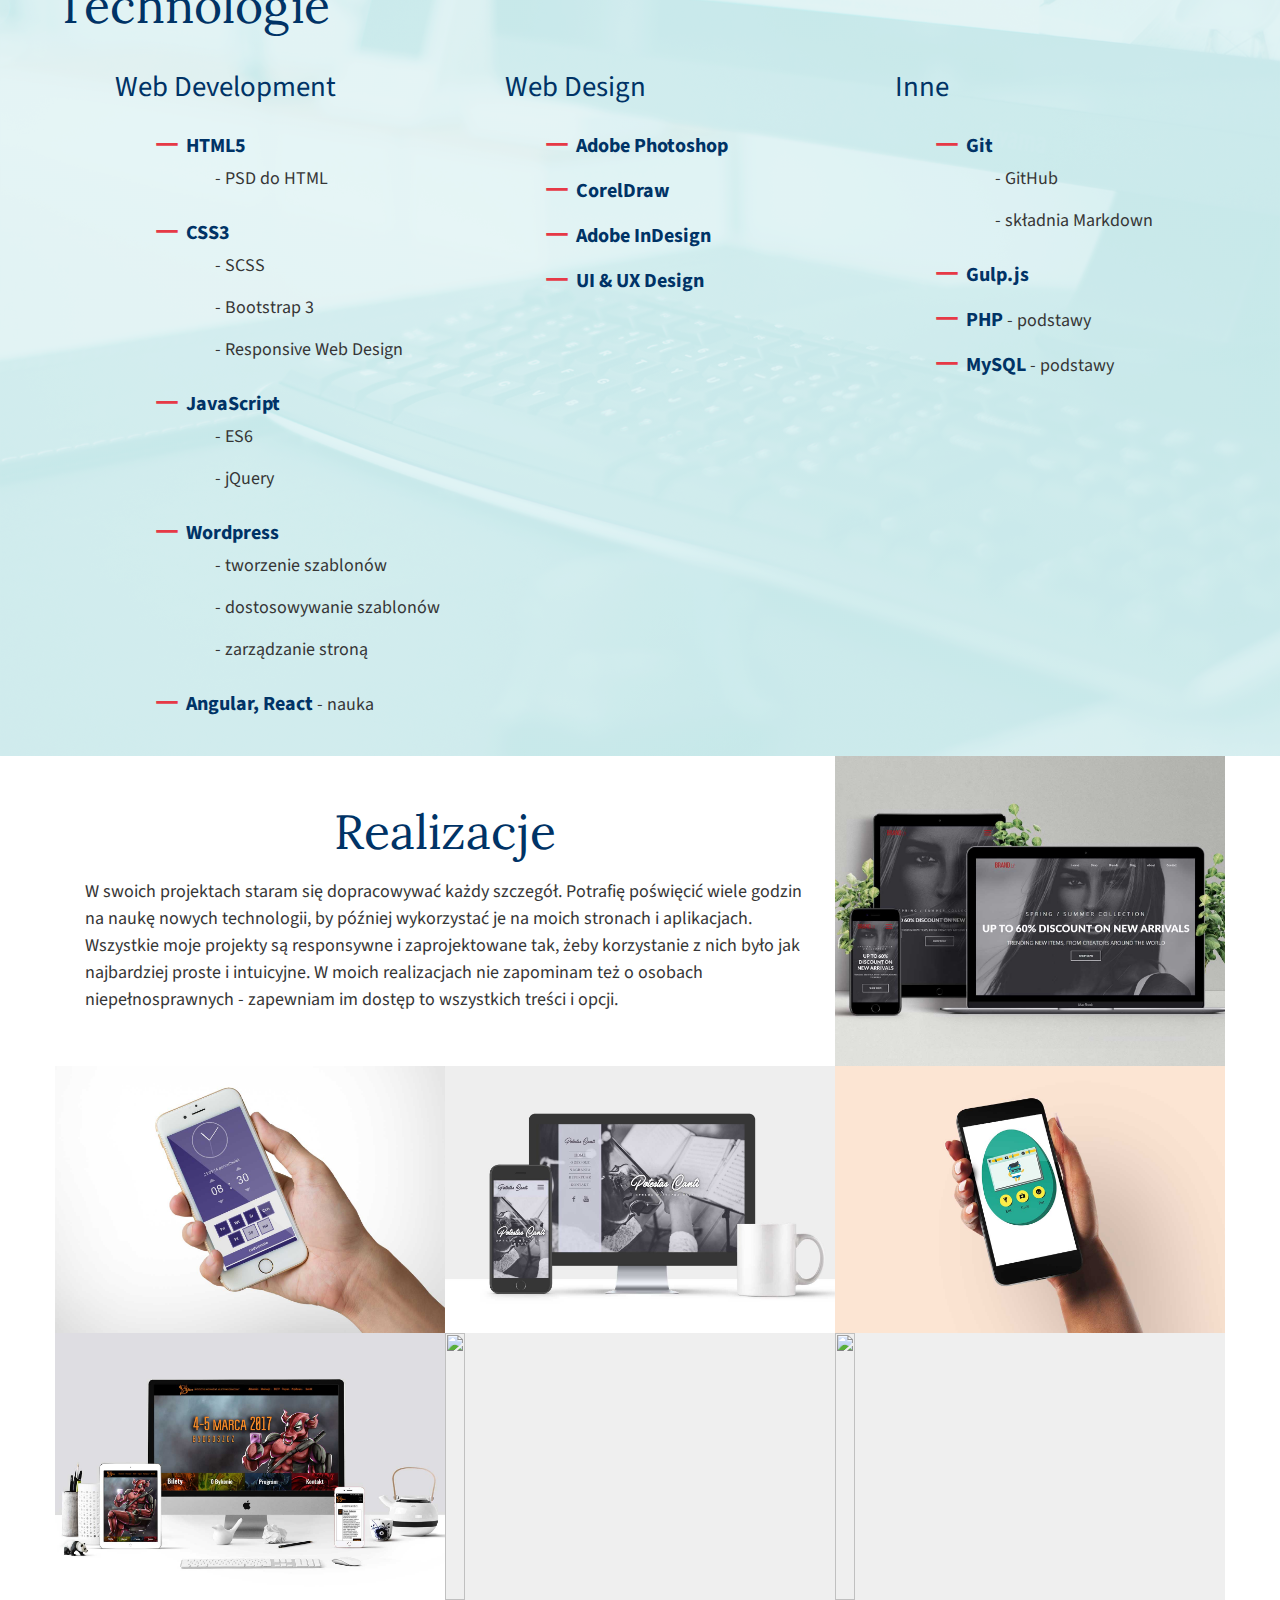
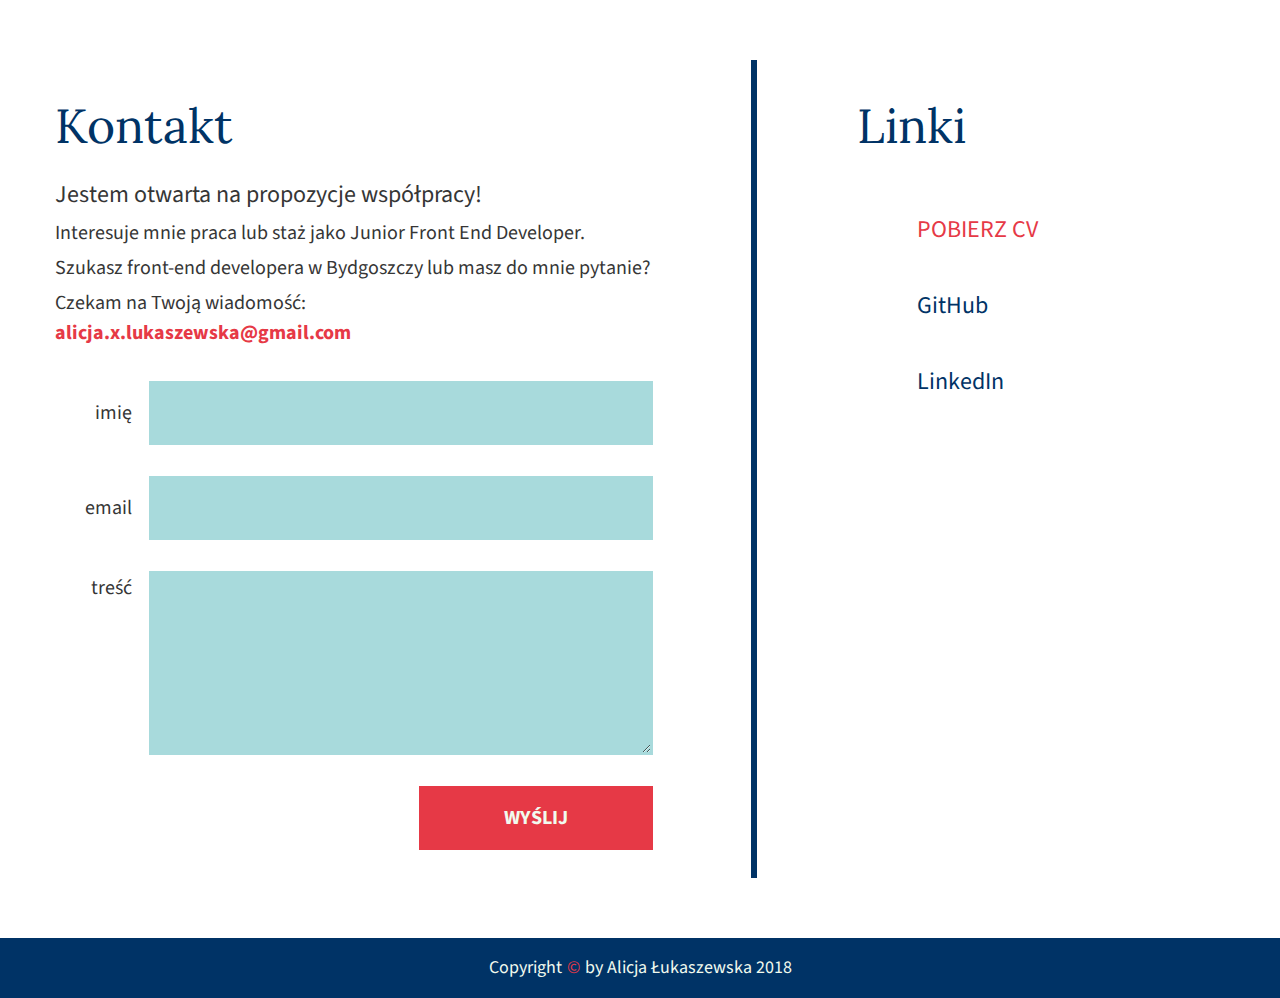
==== commit dfc663fd: "Most suggestions, except dialog" ====
--- a/index.html
+++ b/index.html
@@ -8,6 +8,18 @@
 	<link rel="stylesheet" href="css/style.css">
 </head>
 <body>
+	<noscript>
+		<style>
+			.canvas, .welcome-logo {
+				display: none;
+			}
+
+			.fixed-logo {
+				display: block;
+			}
+
+		</style>
+	</noscript>
 	<div class="line"></div>
 	<div class="zoomed" id="zoom">
 		<button class="prev" id="prev" aria-label="Poprzedni projekt" title="Poprzedni projekt">&#10094;</button>
@@ -19,51 +31,56 @@
 		</div>
 		<button class="next" id="next" aria-label="Następny projekt" title="Następny projekt">&#10095;</button>
 	</div>
-	<nav class="fixed-menu" aria-label="Main navigation">
-		<div class="container">
-			<div class="mobile-menu">
-				<div id="logo" class="mobile-logo">	
-					<a href="index.html" tabindex="1">
-						<div>
-							<h1>Alicja Łukaszewska</h1>
-							<p>Front-End Developer</p>
-						</div>
-					</a>
-				</div>
-				<button id="nav-icon" type="button" class="toggler" aria-expanded="false" aria-label="Otwórz/Zamknij menu" title="Otwórz/Zamknij menu">
-					<span></span>
-					<span></span>
-					<span></span>
-					<span></span>
-				</button>
-			</div>
-			<nav id="menu" class="dropdown">
-				<ul>
-					<li ><a class="active" href="#start" tabindex="3">Start</a></li>
-					<li><a href="#o-mnie">O mnie</a></li>
-					<li><a href="#technologie">Technologie</a></li>
-					<li><a href="#realizacje">Realizacje</a></li>
-					<li><a class="scroll special" href="#kontakt">Kontakt</a></li>
-				</ul>
-			</nav>
-		</div>
-	</nav>
+	<div class="fixed-menu">
+		<nav id="menu">
+			<div id="logo" class="fixed-logo" >
+				<a href="/">
+					<div>
+					<h1>Alicja Łukaszewska </h1>
+					<p>Front-End Developer </p>
+					</div>
+				</a>
+			</div>
+			<button id="nav-icon" type="button" class="toggler" ariaexpanded="true" aria-label ="Otwórz/Zamknij menu" title="Otwórz/Zamknij menu">
+				<span></span>
+				<span></span>
+				<span></span>
+				<span></span>
+			</button>
+			<ul class="dropdown">
+				<li ><a class="active" href="#start">Start</a></li>
+				<li><a href="#o-mnie">O mnie</a></li>
+				<li><a href="#technologie">Technologie </a></li>
+				<li><a href="#realizacje">Realizacje </a></li>
+				<li><a class="scroll special" href="#kontakt">Kontakt</a></li>
+			</ul>
+		</nav>
+	</div>
 	<div id="particle-canvas" class="canvas"></div>
 	<header id="start" >
 		<div class="welcome">
-			<a href="#realizacje" class="projects scroll" tabindex="2">Zobacz projekty</a>
-		</div>			
-		<a class="mouse-icon scroll" href="#o-mnie" aria-label="zjedź niżej" title="zjedź niżej">
-				<div class="wheel"></div>
+			<div class="welcome-logo" >
+				<a href="/">
+					<div>
+					<h1>Alicja Łukaszewska </h1>
+					<p>Front-End Developer </p>
+					</div>
+				</a>
+			</div>
+			<a href="#realizacje" class="projects scroll">Zobacz projekty</a>
+		</div>
+		<a class="mouse-icon scroll" href="#o-mnie" aria-label ="zjedź niżej"
+		title="zjedź niżej" >
+			<div class="wheel"></div>
 		</a>
 	</header>
 	<main class="about container" id="o-mnie">
-		<img src="http://via.placeholder.com/650x960" alt="">
+		<div class="photo"></div>
 		<figure>
 		</figure>
 		<section>
 			<h2>O mnie</h2>
-			<p>Cześć, jestem Ala. Dwa lata temu spróbowałam darmowego kursu tworzenia stron www i zrozumiałam, że to jest to, co chcę robić w życiu. Od tamtej pory samodzielnie uczę się technologii, takich jak HTML5, CSS3, JavaScript, jQuery, Wordpress i wiele, wiele innych! </p> 
+			<p>Cześć, jestem Ala. Dwa lata temu spróbowałam darmowego kursu tworzenia stron WWW i zrozumiałam, że to jest to, co chcę robić w życiu. Od tamtej pory samodzielnie uczę się technologii, takich jak HTML5, CSS3, JavaScript, jQuery, Wordpress i wiele, wiele innych! </p> 
 			<p>Każdy projekt jest dla mnie nowym wyzwaniem, do którego ukończenia wkładam dużo serca.</p> 
 			<p>Poszukuję pierwszej pracy jako Front-End Developer w Bydgoszczy, aby móc wykorzystywać swoje umiejętności w praktyce i zdobywać nowe.</p> 
 			<p>W wolnym czasie gram w gry komputerowe i organizuję zloty fanów popkultury.</p>
@@ -78,59 +95,42 @@
 		<div class="container">
 			<section class="column">
 				<h3>Web Development</h3>
-				<ul>
-					<li>HTML5
-						<ul>
-							<li>PSD do HTML</li>
-						</ul>
-					</li>
-					<li>CSS3
-						<ul>
-							<li>SCSS</li>
-							<li>Bootstrap 3</li>
-							<li>Responsive Web Design</li>
-						</ul>
-					</li>
-					<li>JavaScript
-						<ul>
-							<li>ES6</li>
-							<li>jQuery</li>
-						</ul>
-					</li>
-					<li>Wordpress
-						<ul>
-							<li>tworzenie szablonów</li>
-							<li>dostosowywanie szablonów</li>
-							<li>zarządzanie stroną</li>
-						</ul>
-					</li>
-					<li>
-						Angular, React<span> - nauka</span>
-					</li>
-				</ul>
+				<dl>
+					<dt>HTML5</dt>
+						<dd>PSD do HTML </dd>
+					<dt>CSS3</dt>
+						<dd>SCSS</dd>
+						<dd>Bootstrap 3 </dd>
+						<dd>Responsive Web Design </dd>
+					<dt>JavaScript </dt>
+						<dd>ES6</dd>
+						<dd>jQuery</dd>
+					<dt>Wordpress</dt>
+						<dd>tworzenie szablonów </dd>
+						<dd>dostosowywanie szablonów </dd>
+						<dd>zarządzanie stroną </dd>
+					<dt>Angular, React <span> - nauka</span> </dt>
+				</dl>
 			</section>
 			<section class="column">
 				<h3>Web Design</h3>
-				<ul>
-					<li>Adobe Photoshop</li>
-					<li>CorelDraw</li>
-					<li>Adobe InDesign</li>
-					<li>UI & UX Design</li>
-				</ul>
+				<dl>
+					<dt>Adobe Photoshop</dt>
+					<dt>CorelDraw</dt>
+					<dt>Adobe InDesign</dt>
+					<dt>UI & UX Design</dt>
+				</dl>
 			</section>
 			<section class="column">
 				<h3>Inne</h3>
-				<ul>
-					<li>Git
-						<ul>
-							<li>GitHub</li>
-							<li>GitLab</li>
-						</ul>
-					</li>
-					<li>Gulp.js</li>
-					<li>PHP<span> - podstawy</span></li>
-					<li>MySQL<span> - podstawy</span></li>
-				</ul>
+				<dl>
+					<dt>Git</dt>
+						<dd>GitHub</dd>
+						<dd>składnia Markdown</dd>
+					<dt>Gulp.js</dt>
+					<dt>PHP<span> - podstawy</span></dt>
+					<dt>MySQL<span> - podstawy</span></dt>
+				</dl>
 			</section>
 		</div>
 	</article>
@@ -384,7 +384,7 @@
 				<input type="hidden" name="_next" value="thanks.html" />
 			</form>
 		</section>
-		<section class="links">
+		<nav aria-label="Zewnętrzne odnośniki" class="links">
 			<h2>Linki</h2>
 			<ul>
 				<li>
@@ -397,7 +397,7 @@
 					<a class="linkedin" href="https://www.linkedin.com/in/alicja-%C5%82ukaszewska-3792b4121/" target="_blank">LinkedIn</a>
 				</li>
 			</ul>
-		</section>
+		</nav>
 	</div>
 	<footer>
 		Copyright <span class="special">&#169;</span> by Alicja Łukaszewska 2018
@@ -405,12 +405,5 @@
 	<script src="js/canvas.js"></script>
 	<script src="js/smooth-scroll.js"></script>
 	<script src="js/code.js"></script>
-	<noscript>
-		<style>
-			.canvas {
-				display: none;
-			}
-		</style>
-	</noscript>
 </body>
 </html>--- a/css/style.css
+++ b/css/style.css
@@ -147,221 +147,207 @@
   position: fixed;
   width: 100%;
   z-index: 15; }
-  .fixed-menu .container {
-    position: relative;
-    height: 90px; }
-    .fixed-menu .container .mobile-menu {
-      position: absolute;
-      width: 100%;
-      height: inherit;
-      display: -webkit-box;
-      display: -ms-flexbox;
-      display: flex;
-      -webkit-box-pack: space-beetween;
-      -ms-flex-pack: space-beetween;
-      justify-content: space-between;
-      -webkit-box-align: center;
-      -ms-flex-align: center;
-      align-items: center;
-      /* Dropdown button */ }
-      .fixed-menu .container .mobile-menu .mobile-logo {
-        margin-top: calc(100vh - 170px);
-        padding-left: 15px;
-        -webkit-transition: all 1s;
-        transition: all 1s;
-        -webkit-transition: all 0.7s; }
-        .fixed-menu .container .mobile-menu .mobile-logo a:focus {
-          display: block;
-          outline: 1px solid #f1faee; }
-        .fixed-menu .container .mobile-menu .mobile-logo h1 {
-          transition: all 0.3s;
-          -webkit-transition: all 0.3s; }
-        .fixed-menu .container .mobile-menu .mobile-logo p {
-          margin-left: 10px;
-          color: #e63946;
-          font-size: 28px;
-          text-transform: uppercase;
-          transition: all 0.3s;
-          -webkit-transition: all 0.3s; }
-          @media only screen and (max-width: 1200px) {
-            .fixed-menu .container .mobile-menu .mobile-logo p {
-              margin-left: 0; } }
-          @media only screen and (max-width: 665px) {
-            .fixed-menu .container .mobile-menu .mobile-logo p {
-              font-size: 20px; } }
-        .fixed-menu .container .mobile-menu .mobile-logo.fixed {
-          top: 10px;
-          margin-top: 0;
-          -webkit-transition: all 1s;
-          transition: all 1s;
-          -webkit-transition: all 0.5s; }
-          .fixed-menu .container .mobile-menu .mobile-logo.fixed h1 {
-            font-size: 34px;
-            transition: all 0.3s;
-            -webkit-transition: all 0.3s; }
-            @media only screen and (max-width: 520px) {
-              .fixed-menu .container .mobile-menu .mobile-logo.fixed h1 {
-                font-size: 24px; } }
-          .fixed-menu .container .mobile-menu .mobile-logo.fixed p {
-            margin: -5px 2px;
-            font-size: 16px;
-            transition: all 0.3s;
-            -webkit-transition: all 0.3s; }
-      .fixed-menu .container .mobile-menu .toggler {
-        width: 60px;
-        height: 45px;
-        margin-right: 15px;
-        position: relative;
-        -webkit-transform: rotate(0deg);
-        transform: scale(0.8) rotate(0deg);
-        -webkit-transition: .5s ease-in-out;
-        transition: .5s ease-in-out;
-        background: transparent;
-        cursor: pointer;
-        z-index: 50; }
-        @media only screen and (min-width: 920px) {
-          .fixed-menu .container .mobile-menu .toggler {
-            display: none; } }
-        @media only screen and (max-width: 320px) {
-          .fixed-menu .container .mobile-menu .toggler {
-            -webkit-transform: scale(0.6);
-            transform: scale(0.6); } }
-        .fixed-menu .container .mobile-menu .toggler:hover > *, .fixed-menu .container .mobile-menu .toggler:focus > * {
-          background-color: #7c010a; }
-        .fixed-menu .container .mobile-menu .toggler span {
-          display: block;
-          position: absolute;
-          height: 5px;
-          width: 100%;
-          background-color: #e63946;
-          border-radius: 9px;
-          opacity: 1;
-          left: 0;
-          -webkit-transform: rotate(0deg);
-          transform: rotate(0deg);
-          -webkit-transition: .25s ease-in-out;
-          transition: .25s ease-in-out; }
-          .fixed-menu .container .mobile-menu .toggler span:nth-child(1) {
-            top: 0px; }
-          .fixed-menu .container .mobile-menu .toggler span:nth-child(2), .fixed-menu .container .mobile-menu .toggler span:nth-child(3) {
-            top: 18px; }
-          .fixed-menu .container .mobile-menu .toggler span:nth-child(4) {
-            top: 36px; }
-        .fixed-menu .container .mobile-menu .toggler.open span:nth-child(1) {
-          top: 18px;
-          width: 0%;
-          left: 50%; }
-        .fixed-menu .container .mobile-menu .toggler.open span:nth-child(2) {
-          -webkit-transform: rotate(45deg);
-          transform: rotate(45deg); }
-        .fixed-menu .container .mobile-menu .toggler.open span:nth-child(3) {
-          -webkit-transform: rotate(-45deg);
-          transform: rotate(-45deg); }
-        .fixed-menu .container .mobile-menu .toggler.open span:nth-child(4) {
-          top: 18px;
-          width: 0%;
-          left: 50%; }
-    .fixed-menu .container nav.dropdown {
-      position: absolute;
-      right: 0;
-      height: 100%;
-      z-index: 40; }
-      @media only screen and (max-width: 920px) {
-        .fixed-menu .container nav.dropdown {
-          display: none; } }
-      .fixed-menu .container nav.dropdown ul {
-        height: inherit;
-        -webkit-box-align: center;
-        -ms-flex-align: center;
-        align-items: center; }
-        .fixed-menu .container nav.dropdown ul li {
-          margin: 8px 15px 0;
-          display: inline-block;
-          height: 100%; }
-          .fixed-menu .container nav.dropdown ul li a {
-            display: -webkit-box;
-            display: -ms-flexbox;
-            display: flex;
-            -webkit-box-align: center;
-            -ms-flex-align: center;
-            align-items: center;
-            width: 100%;
-            height: 100%;
-            color: #f1faee;
-            transition: all 0.3s;
-            -webkit-transition: all 0.3s; }
-            .fixed-menu .container nav.dropdown ul li a.special {
-              color: #e63946; }
-              .fixed-menu .container nav.dropdown ul li a.special:hover, .fixed-menu .container nav.dropdown ul li a.special:focus {
-                color: #7c010a;
-                text-decoration: underline; }
-            .fixed-menu .container nav.dropdown ul li a:hover, .fixed-menu .container nav.dropdown ul li a:focus {
-              color: #a8dadc;
-              text-decoration: underline;
-              transition: all 0.3s;
-              -webkit-transition: all 0.3s; }
-      .fixed-menu .container nav.dropdown.dropped {
-        position: fixed;
-        display: -webkit-box;
-        display: -ms-flexbox;
-        display: flex;
-        right: 0;
-        top: 0;
-        width: 40%;
-        background-color: #003366;
-        transition: all 0.3s;
-        -webkit-transition: all 0.3s;
-        -webkit-animation-name: fadeInRight;
-        animation-name: fadeInRight;
-        -webkit-animation-duration: 0.5s;
-        animation-duration: 0.5s; }
-        @media only screen and (max-width: 768px) {
-          .fixed-menu .container nav.dropdown.dropped {
-            width: 70%; } }
-        .fixed-menu .container nav.dropdown.dropped ul {
-          width: 100%;
-          display: -webkit-box;
-          display: -ms-flexbox;
-          display: flex;
-          -webkit-box-orient: vertical;
-          -webkit-box-direction: normal;
-          -ms-flex-direction: column;
-          flex-direction: column;
-          -webkit-box-pack: center;
-          -ms-flex-pack: center;
-          justify-content: center; }
-          @media only screen and (max-width: 920px) and (min-height: 800px) {
-            .fixed-menu .container nav.dropdown.dropped ul {
-              margin-top: 90px;
-              -webkit-box-pack: start;
-              -ms-flex-pack: start;
-              justify-content: flex-start; } }
-          .fixed-menu .container nav.dropdown.dropped ul li {
-            width: 100%;
-            height: auto;
-            text-transform: uppercase; }
-            .fixed-menu .container nav.dropdown.dropped ul li a {
-              padding: 20px 40px;
-              display: block;
-              width: 100%;
-              height: 100%; }
-              @media only screen and (max-width: 320px) {
-                .fixed-menu .container nav.dropdown.dropped ul li a {
-                  padding: 10px 40px; } }
-              .fixed-menu .container nav.dropdown.dropped ul li a.active {
-                position: relative;
-                background-color: #e63946;
-                color: #003366;
-                font-weight: bold; }
   .fixed-menu.scrolled {
     background-color: rgba(0, 51, 102, 0.7);
     -webkit-transition: background-color 0.3s;
     transition: background-color 0.3s; }
-    .fixed-menu.scrolled a:hover, .fixed-menu.scrolled a:focus {
+    .fixed-menu.scrolled a.active, .fixed-menu.scrolled a:hover, .fixed-menu.scrolled a:focus {
       color: #e63946;
-      text-decoration: underline;
       -webkit-transition: color 0.2s;
       transition: color 0.2s; }
+  .fixed-menu nav {
+    height: 90px;
+    max-width: 1170px;
+    width: 100%;
+    margin: 0 auto;
+    display: -webkit-box;
+    display: -ms-flexbox;
+    display: flex;
+    -webkit-box-orient: vertical;
+    -webkit-box-direction: normal;
+    -ms-flex-direction: column;
+    flex-direction: column;
+    -webkit-box-pack: center;
+    -ms-flex-pack: center;
+    justify-content: center;
+    /* Dropdown button */ }
+    .fixed-menu nav .fixed-logo {
+      position: absolute;
+      left: 30px;
+      height: inherit;
+      -webkit-transition: all 1s;
+      transition: all 1s;
+      -webkit-transition: all 0.5s;
+      display: none;
+      opacity: 0;
+      -webkit-transition: opacity 2s;
+      transition: opacity 2s; }
+      .fixed-menu nav .fixed-logo a {
+        height: inherit;
+        display: -webkit-box;
+        display: -ms-flexbox;
+        display: flex;
+        -webkit-box-align: center;
+        -ms-flex-align: center;
+        align-items: center; }
+      .fixed-menu nav .fixed-logo h1 {
+        font-size: 34px;
+        transition: all 0.3s;
+        -webkit-transition: all 0.3s; }
+        @media only screen and (max-width: 520px) {
+          .fixed-menu nav .fixed-logo h1 {
+            font-size: 24px; } }
+      .fixed-menu nav .fixed-logo p {
+        color: #e63946;
+        text-transform: uppercase;
+        margin: -5px 2px;
+        font-size: 16px;
+        transition: all 0.3s;
+        -webkit-transition: all 0.3s; }
+    .fixed-menu nav .toggler {
+      position: relative;
+      right: 0;
+      width: 60px;
+      height: 45px;
+      -ms-flex-item-align: end;
+      align-self: flex-end;
+      margin-right: 30px;
+      -webkit-transform: rotate(0deg);
+      transform: scale(0.8) rotate(0deg);
+      -webkit-transition: .5s ease-in-out;
+      transition: .5s ease-in-out;
+      background: transparent;
+      cursor: pointer;
+      z-index: 50; }
+      @media only screen and (min-width: 920px) {
+        .fixed-menu nav .toggler {
+          display: none; } }
+      @media only screen and (max-width: 320px) {
+        .fixed-menu nav .toggler {
+          -webkit-transform: scale(0.6);
+          transform: scale(0.6); } }
+      .fixed-menu nav .toggler:hover > *, .fixed-menu nav .toggler:focus > * {
+        background-color: #7c010a; }
+      .fixed-menu nav .toggler span {
+        display: block;
+        position: absolute;
+        height: 5px;
+        width: 100%;
+        background-color: #e63946;
+        border-radius: 9px;
+        opacity: 1;
+        left: 0;
+        -webkit-transform: rotate(0deg);
+        transform: rotate(0deg);
+        -webkit-transition: .25s ease-in-out;
+        transition: .25s ease-in-out; }
+        .fixed-menu nav .toggler span:nth-child(1) {
+          top: 0px; }
+        .fixed-menu nav .toggler span:nth-child(2), .fixed-menu nav .toggler span:nth-child(3) {
+          top: 18px; }
+        .fixed-menu nav .toggler span:nth-child(4) {
+          top: 36px; }
+      .fixed-menu nav .toggler.open span:nth-child(1) {
+        top: 18px;
+        width: 0%;
+        left: 50%; }
+      .fixed-menu nav .toggler.open span:nth-child(2) {
+        -webkit-transform: rotate(45deg);
+        transform: rotate(45deg); }
+      .fixed-menu nav .toggler.open span:nth-child(3) {
+        -webkit-transform: rotate(-45deg);
+        transform: rotate(-45deg); }
+      .fixed-menu nav .toggler.open span:nth-child(4) {
+        top: 18px;
+        width: 0%;
+        left: 50%; }
+    .fixed-menu nav ul {
+      position: absolute;
+      right: 15px;
+      z-index: 40;
+      height: inherit;
+      -webkit-box-align: center;
+      -ms-flex-align: center;
+      align-items: center; }
+      @media only screen and (max-width: 920px) {
+        .fixed-menu nav ul {
+          display: none; } }
+      .fixed-menu nav ul li {
+        margin: 0 15px;
+        padding-top: 8px;
+        display: inline-block;
+        height: 100%; }
+        .fixed-menu nav ul li a {
+          display: -webkit-box;
+          display: -ms-flexbox;
+          display: flex;
+          -webkit-box-align: center;
+          -ms-flex-align: center;
+          align-items: center;
+          width: 100%;
+          height: 100%;
+          color: #f1faee;
+          transition: all 0.3s;
+          -webkit-transition: all 0.3s; }
+          .fixed-menu nav ul li a.active, .fixed-menu nav ul li a:hover, .fixed-menu nav ul li a:focus {
+            color: #a8dadc;
+            text-decoration: underline;
+            transition: all 0.3s;
+            -webkit-transition: all 0.3s; }
+          .fixed-menu nav ul li a.special {
+            color: #e63946; }
+            .fixed-menu nav ul li a.special:hover, .fixed-menu nav ul li a.special:focus {
+              color: #7c010a;
+              text-decoration: underline; }
+    .fixed-menu nav ul.dropped {
+      position: fixed;
+      display: -webkit-box;
+      display: -ms-flexbox;
+      display: flex;
+      right: 0;
+      top: 0;
+      height: 100vh;
+      width: 40%;
+      background-color: #003366;
+      transition: all 0.3s;
+      -webkit-transition: all 0.3s;
+      -webkit-box-orient: vertical;
+      -webkit-box-direction: normal;
+      -ms-flex-direction: column;
+      flex-direction: column;
+      -webkit-box-pack: center;
+      -ms-flex-pack: center;
+      justify-content: center;
+      -webkit-animation-name: fadeInRight;
+      animation-name: fadeInRight;
+      -webkit-animation-duration: 0.5s;
+      animation-duration: 0.5s; }
+      @media only screen and (max-width: 920px) and (min-height: 800px) {
+        .fixed-menu nav ul.dropped {
+          padding-top: 90px;
+          -webkit-box-pack: start;
+          -ms-flex-pack: start;
+          justify-content: flex-start; } }
+      @media only screen and (max-width: 768px) {
+        .fixed-menu nav ul.dropped {
+          width: 70%; } }
+      .fixed-menu nav ul.dropped li {
+        width: 100%;
+        height: auto;
+        text-transform: uppercase; }
+        .fixed-menu nav ul.dropped li a {
+          padding: 20px 40px;
+          display: block;
+          width: 100%;
+          height: 100%; }
+          @media only screen and (max-width: 320px) {
+            .fixed-menu nav ul.dropped li a {
+              padding: 10px 40px; } }
+          .fixed-menu nav ul.dropped li a.active {
+            position: relative;
+            background-color: #e63946;
+            color: #003366;
+            font-weight: bold; }
 
 header {
   display: -webkit-box;
@@ -379,7 +365,7 @@
   background-position: center;
   background-repeat: no-repeat;
   background-size: cover; }
-  header a {
+  header .welcome > a, header .thanks > a {
     position: relative;
     display: -webkit-box;
     display: -ms-flexbox;
@@ -398,30 +384,57 @@
     -webkit-transition: all 0.3s;
     z-index: 10; }
     @media only screen and (max-width: 665px) {
-      header a {
+      header .welcome > a, header .thanks > a {
         font-size: 18px;
         height: 60px;
         width: 180px; } }
     @media only screen and (max-width: 520px) {
-      header a {
+      header .welcome > a, header .thanks > a {
         font-size: 16px;
         height: 55px;
         width: 140px; } }
     @media only screen and (max-width: 320px) {
-      header a {
+      header .welcome > a, header .thanks > a {
         font-size: 14px;
         height: 50px;
         width: 120px; } }
-    header a:hover, header a:focus {
+    header .welcome > a:hover, header .welcome > a:focus, header .thanks > a:hover, header .thanks > a:focus {
       background-color: rgba(255, 255, 255, 0.2);
       transition: all 0.3s;
       -webkit-transition: all 0.3s; }
   header .welcome {
     width: 1170px;
     padding-left: 10px; }
+    header .welcome .welcome-logo {
+      position: relative;
+      display: inline-block;
+      padding-left: 15px;
+      -webkit-transition: all 1s;
+      transition: all 1s;
+      -webkit-transition: all 0.7s;
+      z-index: 10; }
+      header .welcome .welcome-logo a:focus {
+        display: inline-block;
+        outline: 1px solid #f1faee; }
+      header .welcome .welcome-logo h1 {
+        transition: all 0.3s;
+        -webkit-transition: all 0.3s; }
+      header .welcome .welcome-logo p {
+        margin-left: 10px;
+        color: #e63946;
+        font-size: 28px;
+        text-transform: uppercase;
+        transition: all 0.3s;
+        -webkit-transition: all 0.3s; }
+        @media only screen and (max-width: 1200px) {
+          header .welcome .welcome-logo p {
+            margin-left: 0; } }
+        @media only screen and (max-width: 665px) {
+          header .welcome .welcome-logo p {
+            font-size: 20px; } }
     header .welcome > a {
-      margin-left: 10px;
-      margin-top: 150px; }
+      margin-left: 30px;
+      margin-top: 30px; }
   header .mouse-icon {
     position: absolute;
     bottom: 0;
@@ -498,35 +511,30 @@
       margin: 25px auto; }
 
 .about {
-  height: calc(100vh - 90px);
   display: -webkit-box;
   display: -ms-flexbox;
   display: -webkit-inline-box;
   display: -ms-inline-flexbox;
   display: -webkit-box;
   display: flex; }
-  @media screen and (min-aspect-ratio: 3 / 2) {
-    .about {
-      height: auto; } }
-  @media only screen and (max-width: 1200px) {
-    .about {
-      height: auto; } }
   @media only screen and (max-width: 665px) {
     .about {
       -webkit-box-orient: vertical;
       -webkit-box-direction: normal;
       -ms-flex-direction: column;
       flex-direction: column; } }
-  .about img {
-    height: 500px;
+  .about .photo {
+    height: inherit;
     -webkit-box-flex: 1;
     -ms-flex: 1;
     flex: 1;
+    width: 470px;
     background-color: #003366;
-    -o-object-fit: cover;
-    object-fit: cover; }
+    background-image: url("http://via.placeholder.com/650x960");
+    background-size: cover;
+    background-position: center center; }
     @media only screen and (max-width: 665px) {
-      .about img {
+      .about .photo {
         height: 350px;
         width: 100%;
         -webkit-box-flex: 1;
@@ -694,52 +702,53 @@
       @media only screen and (max-width: 320px) {
         .skills .column h3 {
           font-size: 22px; } }
-    .skills .column > ul {
+    .skills .column dl {
       margin-left: 100px; }
       @media only screen and (max-width: 920px) {
-        .skills .column > ul {
+        .skills .column dl {
           margin-left: 60px; } }
       @media only screen and (max-width: 768px) {
-        .skills .column > ul {
+        .skills .column dl {
           margin-left: 15px; } }
-    .skills .column > ul > li {
+    .skills .column dt {
       color: #003366;
       font-weight: bold; }
       @media only screen and (max-width: 665px) {
-        .skills .column > ul > li {
+        .skills .column dt {
           font-size: 20px; } }
       @media only screen and (max-width: 320px) {
-        .skills .column > ul > li {
+        .skills .column dt {
           font-size: 18px; } }
-      .skills .column > ul > li:before {
+      .skills .column dt:before {
         content: '\2015';
         color: #e63946;
         font-size: 30px;
         margin-right: 7px; }
         @media only screen and (max-width: 665px) {
-          .skills .column > ul > li:before {
+          .skills .column dt:before {
             font-size: 24px; } }
         @media only screen and (max-width: 320px) {
-          .skills .column > ul > li:before {
+          .skills .column dt:before {
             font-size: 16px; } }
-      .skills .column > ul > li span {
+      .skills .column dt span {
         color: #363636;
         font-size: 18px;
         font-weight: normal; }
-    .skills .column > ul > li > ul {
+    .skills .column dd {
       color: #363636;
       font-size: 18px;
       font-weight: normal;
       margin-left: 60px;
-      padding-bottom: 20px; }
+      padding-bottom: 15px; }
       @media only screen and (max-width: 920px) {
-        .skills .column > ul > li > ul {
+        .skills .column dd {
           margin-left: 40px;
           word-wrap: break-word; } }
       @media only screen and (max-width: 768px) {
-        .skills .column > ul > li > ul {
-          margin-left: 25px; } }
-      .skills .column > ul > li > ul > li:before {
+        .skills .column dd {
+          margin-left: 25px;
+          padding-bottom: 5px; } }
+      .skills .column dd:before {
         content: " - "; }
 
 .portfolio {
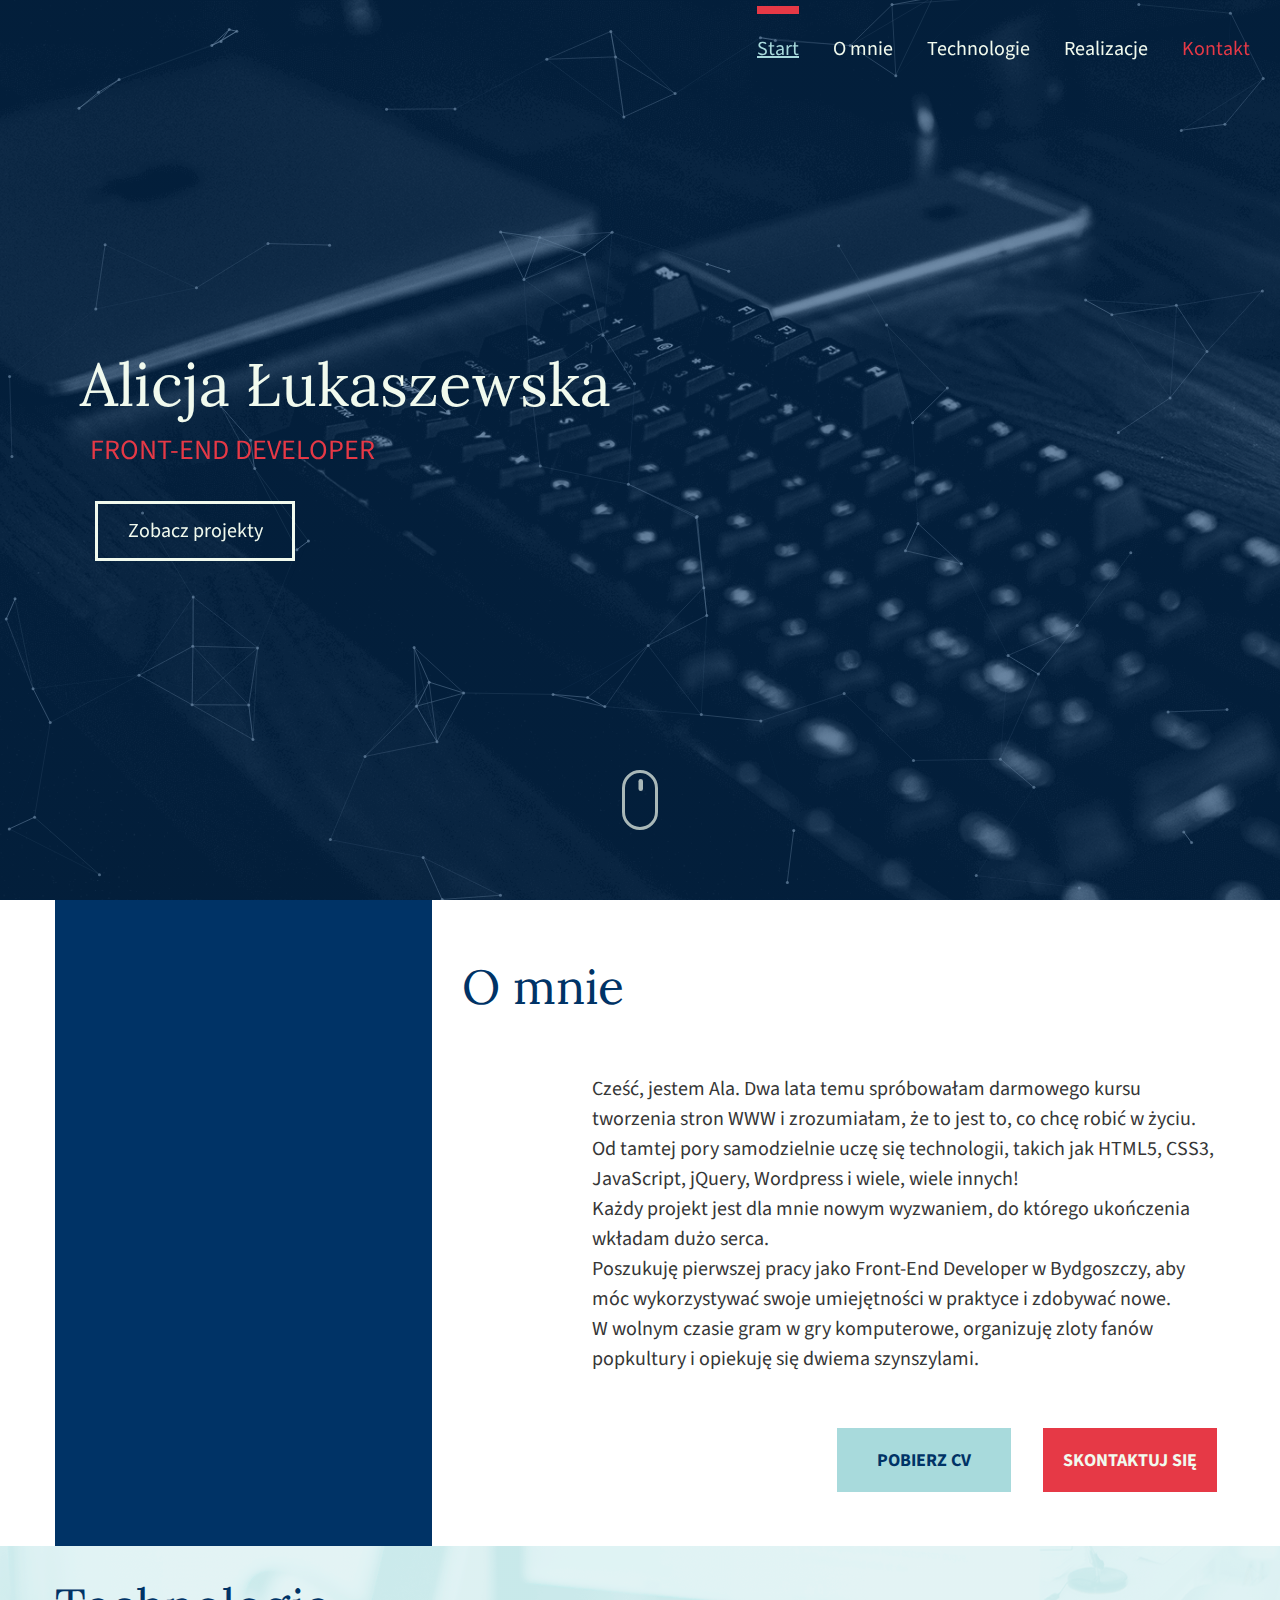
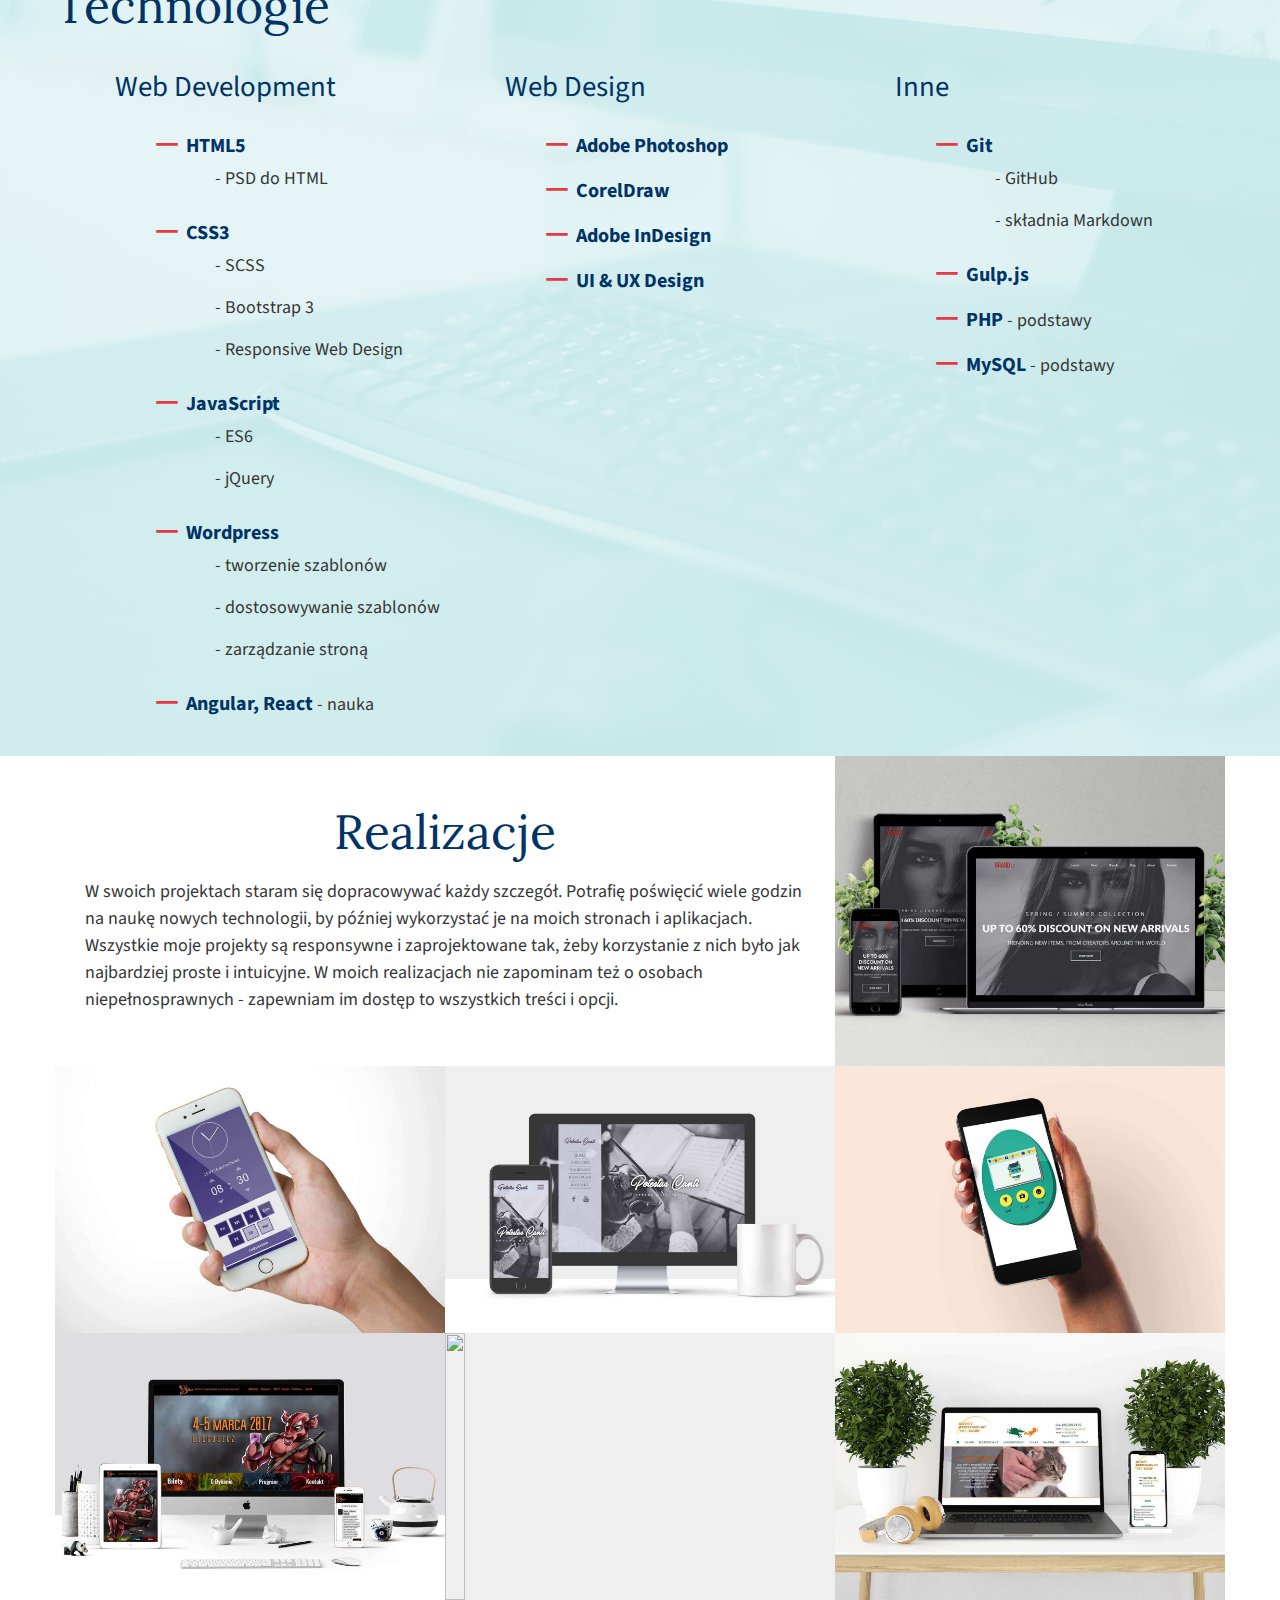
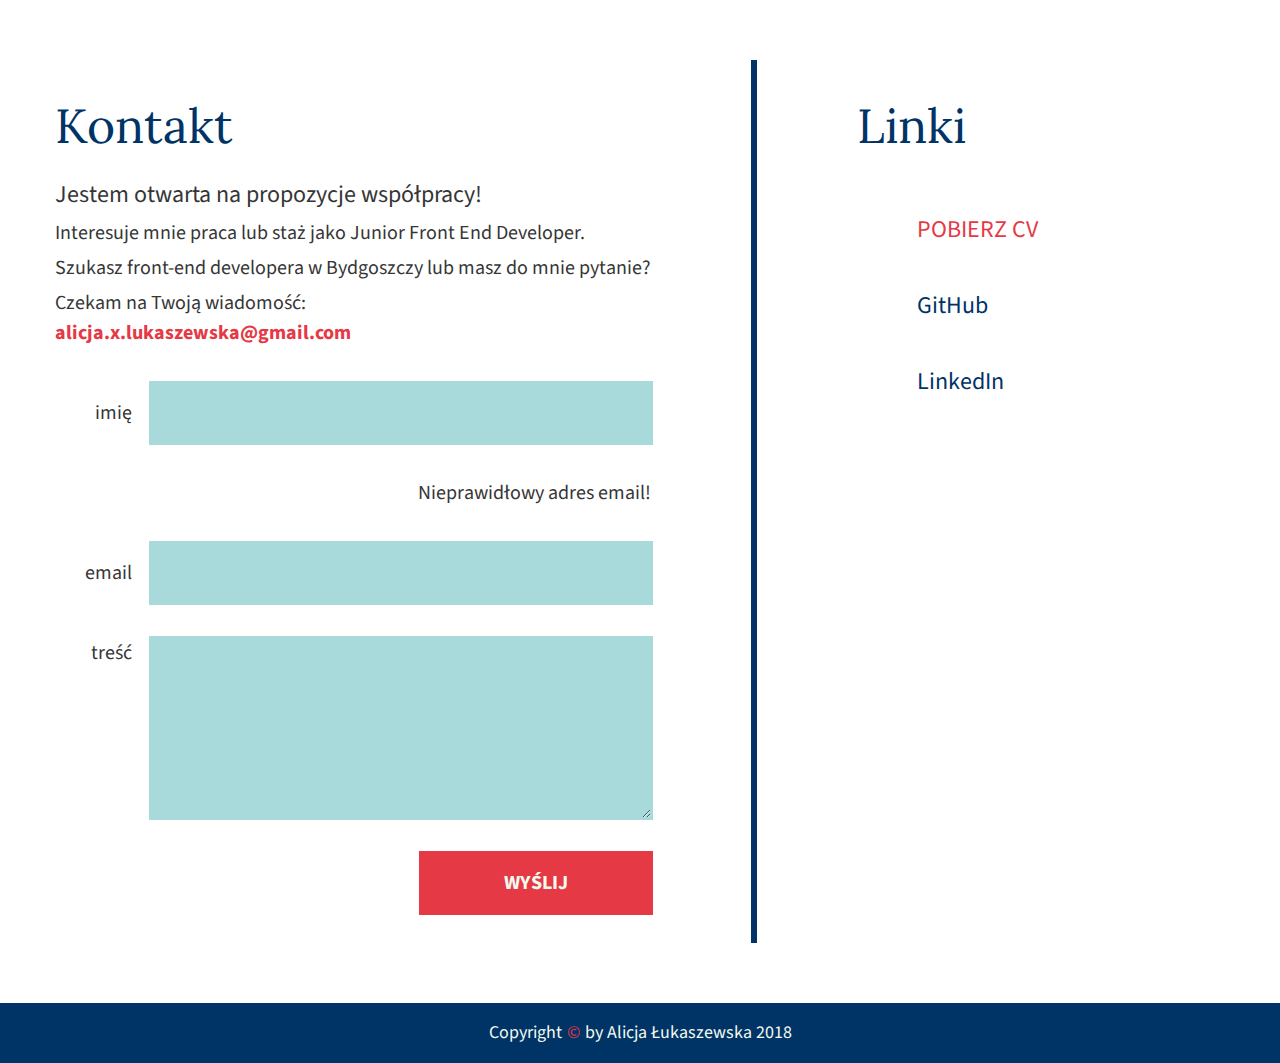
==== commit 4dd1f339: "Favicon and CV" ====
--- a/index.html
+++ b/index.html
@@ -6,8 +6,8 @@
 	<title>Alicja Łukaszewska - Front-End Developer</title>
 	<link href="https://fonts.googleapis.com/css?family=Lora:700|Source+Sans+Pro:300,400,600" rel="stylesheet">
 	<link rel="stylesheet" href="css/style.css">
-</head>
-<body>
+	<link rel="shortcut icon" href="img/favicon.ico" type="image/x-icon">
+	<link rel="icon" href="img/favicon.ico" type="image/x-icon">
 	<noscript>
 		<style>
 			.canvas, .welcome-logo {
@@ -17,13 +17,14 @@
 			.fixed-logo {
 				display: block;
 			}
-
 		</style>
 	</noscript>
+</head>
+<body>
 	<div class="line"></div>
-	<div class="zoomed" id="zoom">
+	<div class="zoomed" id="zoom" aria-hidden="true">
 		<button class="prev" id="prev" aria-label="Poprzedni projekt" title="Poprzedni projekt">&#10094;</button>
-		<div class="zoomed-project">
+		<div class="zoomed-project" role="dialog" aria-label="">
 			<button class="close" id="close" aria-label="Zamknij projekt" title="Zamknij projekt">&#10006;</button>
 			<button class="back" id="back" aria-label="Wyłącz podgląd" title="Wyłącz podgląd">&#10094;</button>
 			<img  aria-label="Przybliż podgląd" title="Przybliż podgląd" src="img/projects/brand.jpg" alt="">
@@ -36,8 +37,8 @@
 			<div id="logo" class="fixed-logo" >
 				<a href="/">
 					<div>
-					<h1>Alicja Łukaszewska </h1>
-					<p>Front-End Developer </p>
+						<h2>Alicja Łukaszewska</h2>
+						<p>Front-End Developer</p>
 					</div>
 				</a>
 			</div>
@@ -62,8 +63,8 @@
 			<div class="welcome-logo" >
 				<a href="/">
 					<div>
-					<h1>Alicja Łukaszewska </h1>
-					<p>Front-End Developer </p>
+						<h1>Alicja Łukaszewska </h1>
+						<p>Front-End Developer </p>
 					</div>
 				</a>
 			</div>
@@ -83,9 +84,9 @@
 			<p>Cześć, jestem Ala. Dwa lata temu spróbowałam darmowego kursu tworzenia stron WWW i zrozumiałam, że to jest to, co chcę robić w życiu. Od tamtej pory samodzielnie uczę się technologii, takich jak HTML5, CSS3, JavaScript, jQuery, Wordpress i wiele, wiele innych! </p> 
 			<p>Każdy projekt jest dla mnie nowym wyzwaniem, do którego ukończenia wkładam dużo serca.</p> 
 			<p>Poszukuję pierwszej pracy jako Front-End Developer w Bydgoszczy, aby móc wykorzystywać swoje umiejętności w praktyce i zdobywać nowe.</p> 
-			<p>W wolnym czasie gram w gry komputerowe i organizuję zloty fanów popkultury.</p>
+			<p>W wolnym czasie gram w gry komputerowe, organizuję zloty fanów popkultury i opiekuję się dwiema szynszylami.</p>
 			<footer>
-				<a class="cv" href="/files/CV.pdf" download="CV - Alicja Łukaszewska.pdf">Pobierz CV</a>
+				<a class="cv" href="files/CV.pdf" download="CV - Alicja Łukaszewska.pdf">Pobierz CV</a>
 				<a href="#kontakt">Skontaktuj się</a>
 			</footer>
 		</section>
@@ -139,7 +140,7 @@
 			<h2>Realizacje</h2>
 			<p>W swoich projektach staram się dopracowywać każdy szczegół. Potrafię poświęcić wiele godzin na naukę nowych technologii, by później wykorzystać je na moich stronach i aplikacjach. Wszystkie moje projekty są responsywne i zaprojektowane tak, żeby korzystanie z nich było jak najbardziej proste i intuicyjne. W moich realizacjach nie zapominam też o osobach niepełnosprawnych - zapewniam im dostęp to wszystkich treści i opcji.</p>
 		</div>
-		<button class="project" aria-label="Kliknij by przeczytać szczegóły projektu" title="Kliknij by przeczytać szczegóły projektu" id="project1">
+		<button class="project" aria-label="Kliknij by przeczytać szczegóły projektu strony 'BrandLY'" title="Kliknij by przeczytać szczegóły projektu strony 'BrandLY'" id="project1">
 			<div class="image-wrapper">
 				<img src="img/projects/brand.jpg" alt="">
 			</div>	
@@ -170,7 +171,7 @@
 			</div>	
 		</button>	
 	
-		<button class="project" aria-label="Kliknij by przeczytać szczegóły projektu" title="Kliknij by przeczytać szczegóły projektu" id="project2">
+		<button class="project" aria-label="Kliknij by przeczytać szczegóły projektu aplikacji 'Simple Alarm'" title="Kliknij by przeczytać szczegóły projektu aplikacji 'Simple Alarm'" id="project2">
 			<div class="image-wrapper">
 				<img src="img/projects/alarm.jpg" alt="">
 			</div>
@@ -200,7 +201,7 @@
 				</div>
 			</div>
 		</button>	
-		<button class="project" aria-label="Kliknij by przeczytać szczegóły projektu" title="Kliknij by przeczytać szczegóły projektu" id="project3">
+		<button class="project" aria-label="Kliknij by przeczytać szczegóły projektu strony 'Potestas Canti'" title="Kliknij by przeczytać szczegóły projektu strony 'Potestas Canti'" id="project3">
 			<div class="image-wrapper">
 				<img src="img/projects/potestas.jpg" alt="">
 			</div>		
@@ -230,7 +231,7 @@
 				</div>
 			</div>
 		</button>	
-		<button class="project" aria-label="Kliknij by przeczytać szczegóły projektu" title="Kliknij by przeczytać szczegóły projektu" id="project4">
+		<button class="project" aria-label="Kliknij by przeczytać szczegóły projektu aplikacji 'Tamagotchi'" title="Kliknij by przeczytać szczegóły projektu aplikacji 'Tamagotchi'" id="project4">
 			<div class="image-wrapper">
 				<img src="img/projects/tamagotchi.jpg" alt="">
 			</div>
@@ -261,7 +262,7 @@
 				</div>
 			</div>			
 		</button>	
-		<button class="project" aria-label="Kliknij by przeczytać szczegóły projektu" title="Kliknij by przeczytać szczegóły projektu" id="project5">
+		<button class="project" aria-label="Kliknij by przeczytać szczegóły projektu strony www.bykon.pl" title="Kliknij by przeczytać szczegóły projektu strony www.bykon.pl" id="project5">
 			<div class="image-wrapper">
 				<img src="img/projects/bykon.jpg" alt="">
 			</div>	
@@ -286,13 +287,13 @@
 					</div>
 				</div>
 				<div class="view">
-					<a class="live" href="https://www.bykon.pl" target="_blank">Live</a>
+					<a class="live" href="http://www.bykon.pl/" target="_blank">Live</a>
 					<a class="code" href="https://github.com/alicjalukaszewska/bykon2017" target="_blank">Kod</a>
 				</div>
 			</div>
 		</button>	
 		
-		<button class="project" aria-label="Kliknij by przeczytać szczegóły projektu" title="Kliknij by przeczytać szczegóły projektu" id="project6">
+		<button class="project" aria-label="Kliknij by przeczytać szczegóły projektu aplikacji 'Kości'" title="Kliknij by przeczytać szczegóły projektu aplikacji 'Kości'" id="project6">
 			<div class="image-wrapper">
 				<img src="img/projects/kosci.jpg" alt="">
 			</div>		
@@ -302,7 +303,7 @@
 						<h3>Aplikacja Gra w Kości</h3>
 						<dl class="date">
 							<dt class="visuallyhidden">Data wykonania projektu:</dt>
-							<dd><time datetime="2017-10">Październik 2017</time> - <time datetime="2017-12">Grudzień 2017</dd>
+							<dd><time datetime="2017-10">Październik 2017</time> - <time datetime="2017-12">Grudzień 2017</time></dd>
 						</dl>
 						<p>Aplikacja symulująca grę w kości. Przeciwnikiem gracza jest komputer. Po pierwszym rzucie kośćmi, aktywny gracz musi obstawić, czy wartość kolejnego rzutu będzie większa lub mniejsza od pierwszego. 
 						</p>
@@ -323,7 +324,7 @@
 				</div>
 			</div>
 		</button>	
-		<button class="project" aria-label="Kliknij by przeczytać szczegóły projektu" title="Kliknij by przeczytać szczegóły projektu" id="project7">
+		<button class="project" aria-label="Kliknij by przeczytać szczegóły projektu strony 'Vet-Bicom'" title="Kliknij by przeczytać szczegóły projektu strony 'Vet-Bicom'" id="project7">
 			<div class="image-wrapper">
 				<img src="img/projects/wet.jpg" alt="">
 			</div>
@@ -367,13 +368,14 @@
 					<label for="name">imię</label>
 					<input type="text" name="name" id="name" required>
 				</p>
+				<p class="alert">Nieprawidłowy adres email!</p>
 				<p>
 					<label for="email">email</label>
 					<input type="email" name="email" id="email" required pattern="^(?!(^[.-].*|[^@]*[.-]@|.*\.{2,}.*)|^.{254}.)([a-zA-Z0-9!#$%&'*+\/=?^_`{|}~.-]+@)(?!-.*|.*-\.)([a-zA-Z0-9-]{1,63}\.)+[a-zA-Z]{2,15}$">
 				</p>
 				<p>
 					<label for="message">treść</label>
-					<textarea id="message" name="message" id="" required></textarea>
+					<textarea id="message" name="message" required></textarea>
 				</p>
 				<p>
 					<button type="submit">Wyślij</button>
@@ -388,7 +390,7 @@
 			<h2>Linki</h2>
 			<ul>
 				<li>
-					<a class="cv" href="/files/CV.pdf" download="CV - Alicja Łukaszewska.pdf">Pobierz CV</a>
+					<a class="cv" href="files/CV.pdf" download="CV - Alicja Łukaszewska.pdf">Pobierz CV</a>
 				</li>
 				<li>
 					<a class="github" target="_blank" href="https://github.com/alicjalukaszewska">GitHub</a>
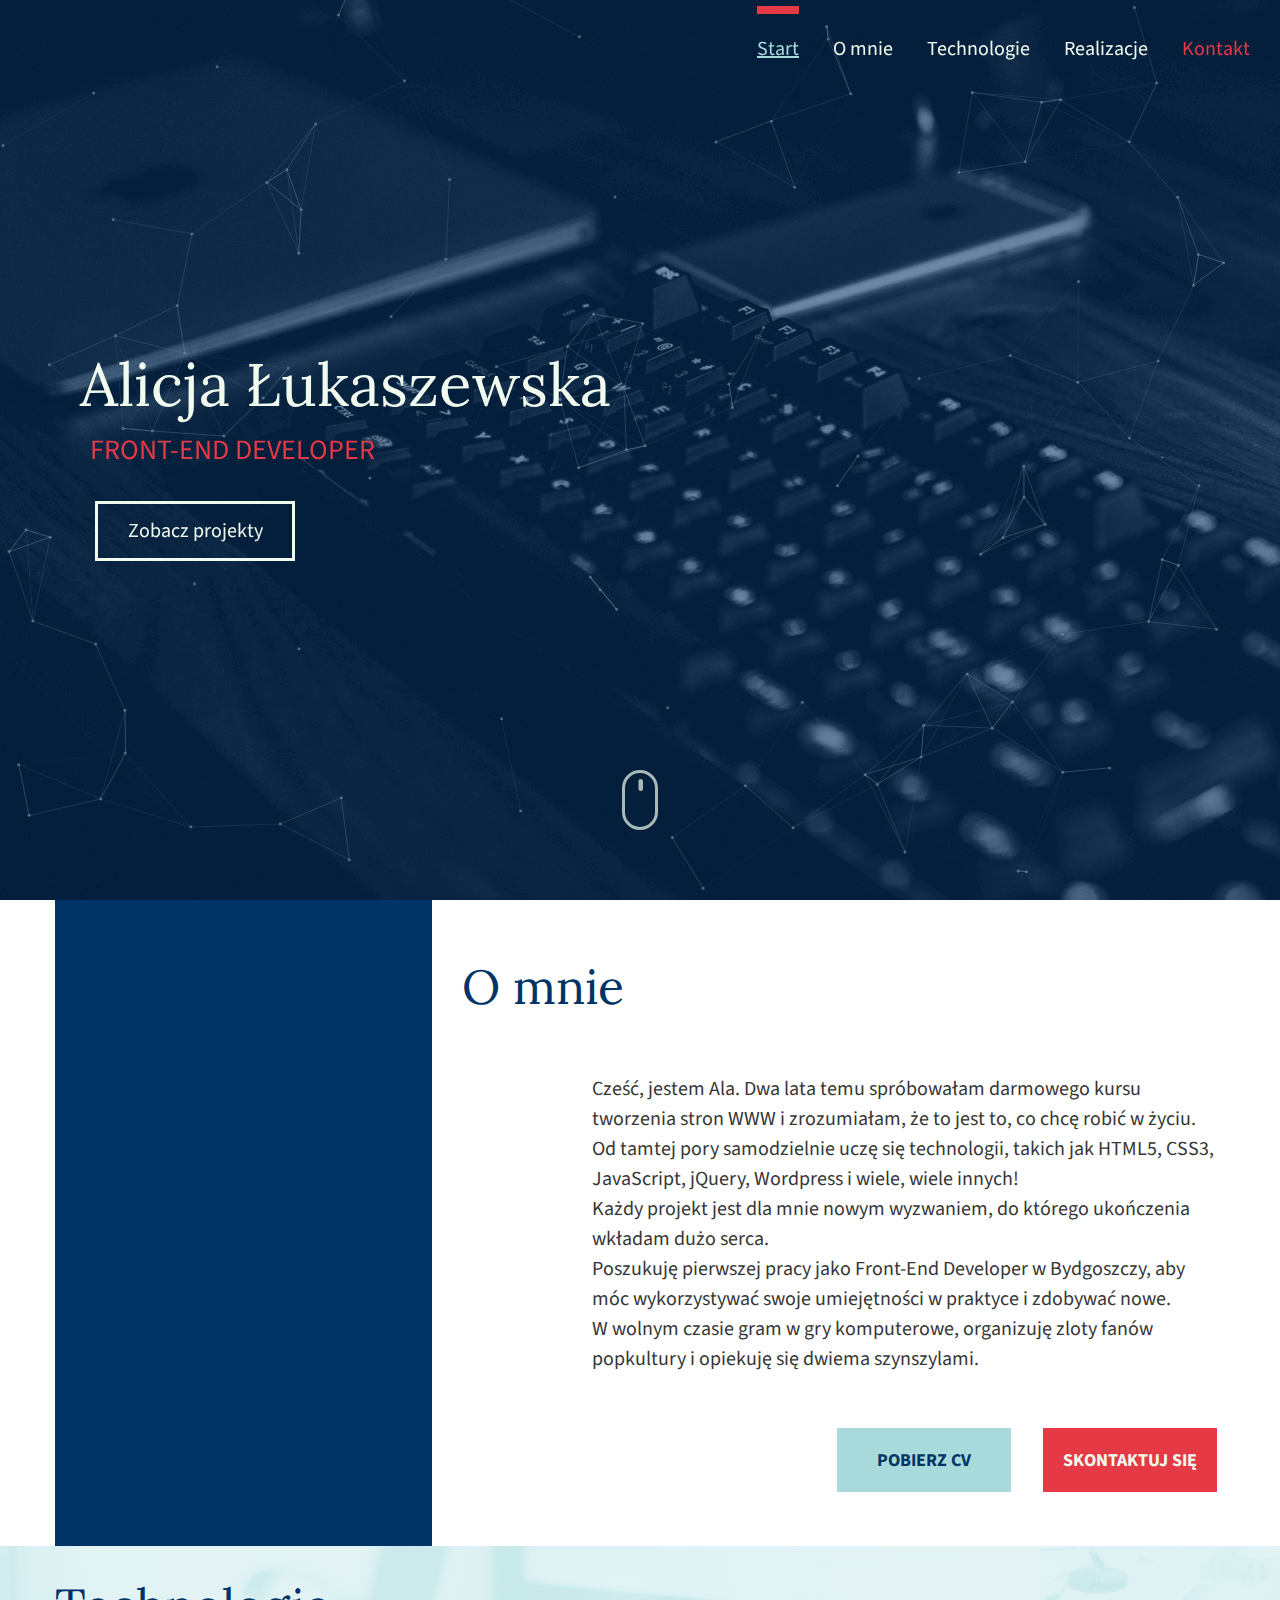
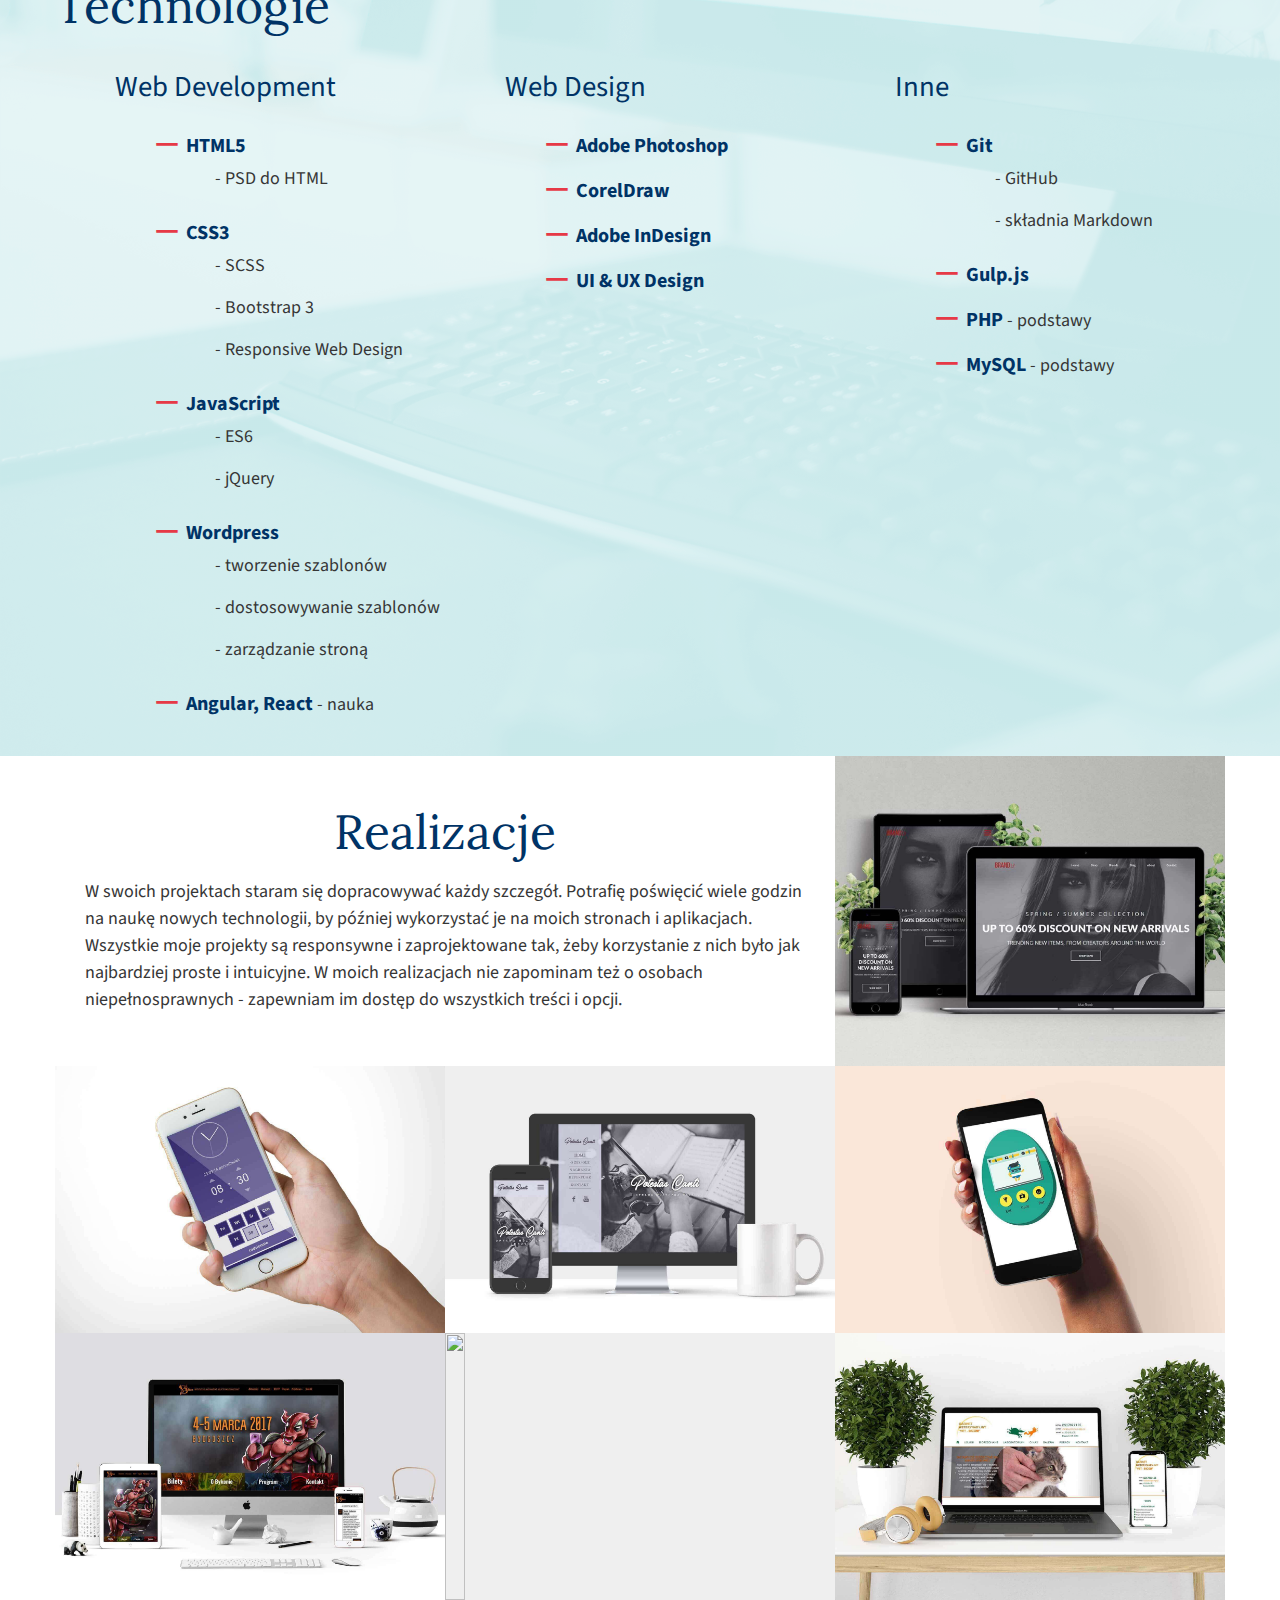
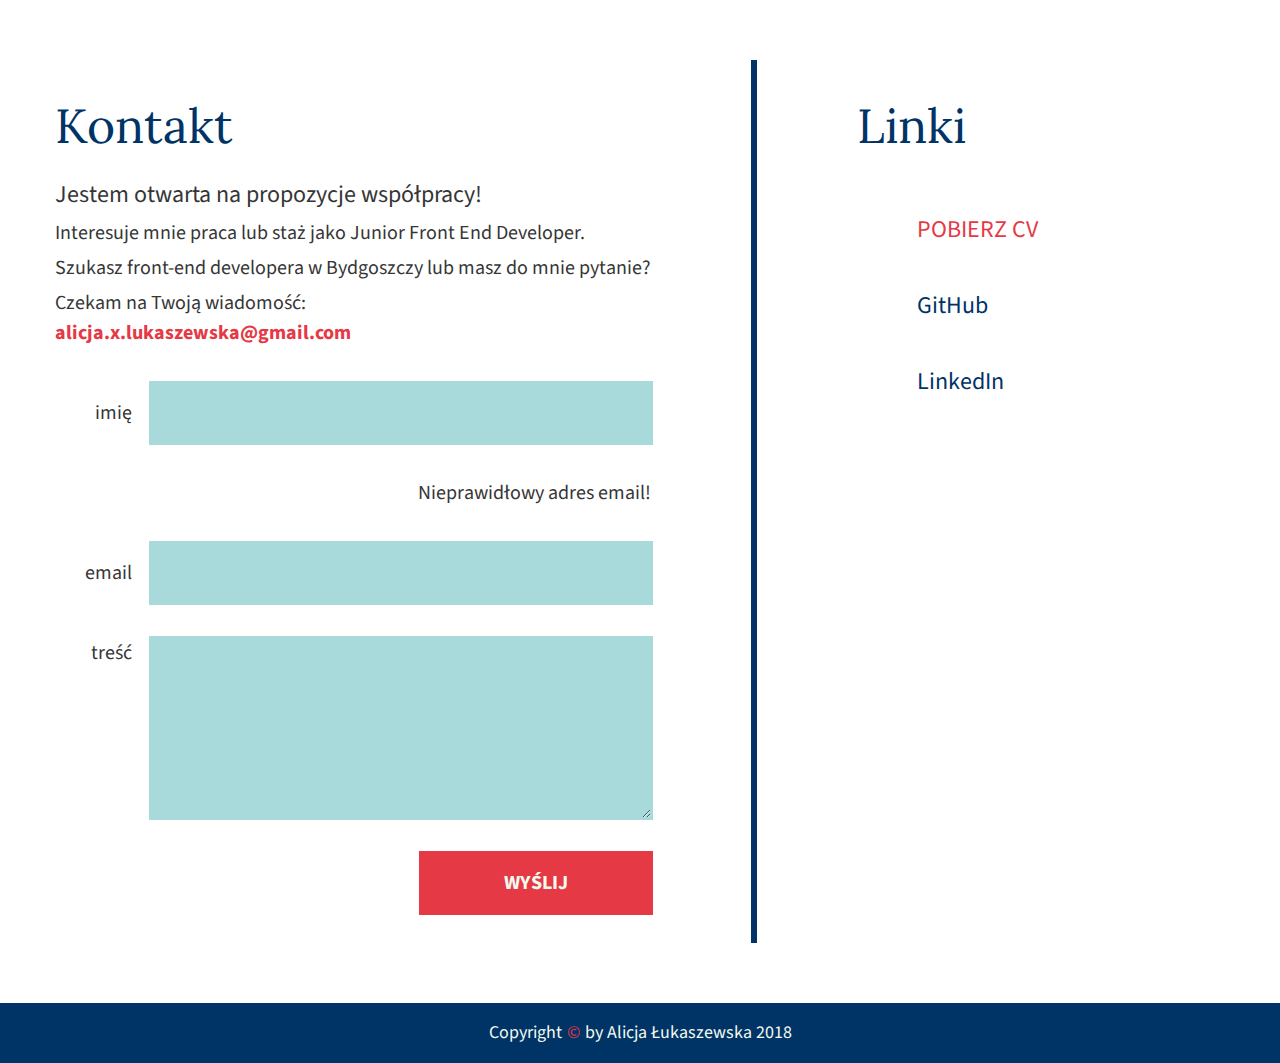
==== commit 96e43daf: "typo fix" ====
--- a/index.html
+++ b/index.html
@@ -10,7 +10,7 @@
 	<link rel="icon" href="img/favicon.ico" type="image/x-icon">
 	<noscript>
 		<style>
-			.canvas, .welcome-logo {
+			.canvas {
 				display: none;
 			}
 
@@ -138,7 +138,7 @@
 	<article class="portfolio container" id="realizacje">
 		<div class="aboutProjects">
 			<h2>Realizacje</h2>
-			<p>W swoich projektach staram się dopracowywać każdy szczegół. Potrafię poświęcić wiele godzin na naukę nowych technologii, by później wykorzystać je na moich stronach i aplikacjach. Wszystkie moje projekty są responsywne i zaprojektowane tak, żeby korzystanie z nich było jak najbardziej proste i intuicyjne. W moich realizacjach nie zapominam też o osobach niepełnosprawnych - zapewniam im dostęp to wszystkich treści i opcji.</p>
+			<p>W swoich projektach staram się dopracowywać każdy szczegół. Potrafię poświęcić wiele godzin na naukę nowych technologii, by później wykorzystać je na moich stronach i aplikacjach. Wszystkie moje projekty są responsywne i zaprojektowane tak, żeby korzystanie z nich było jak najbardziej proste i intuicyjne. W moich realizacjach nie zapominam też o osobach niepełnosprawnych - zapewniam im dostęp do wszystkich treści i opcji.</p>
 		</div>
 		<button class="project" aria-label="Kliknij by przeczytać szczegóły projektu strony 'BrandLY'" title="Kliknij by przeczytać szczegóły projektu strony 'BrandLY'" id="project1">
 			<div class="image-wrapper">
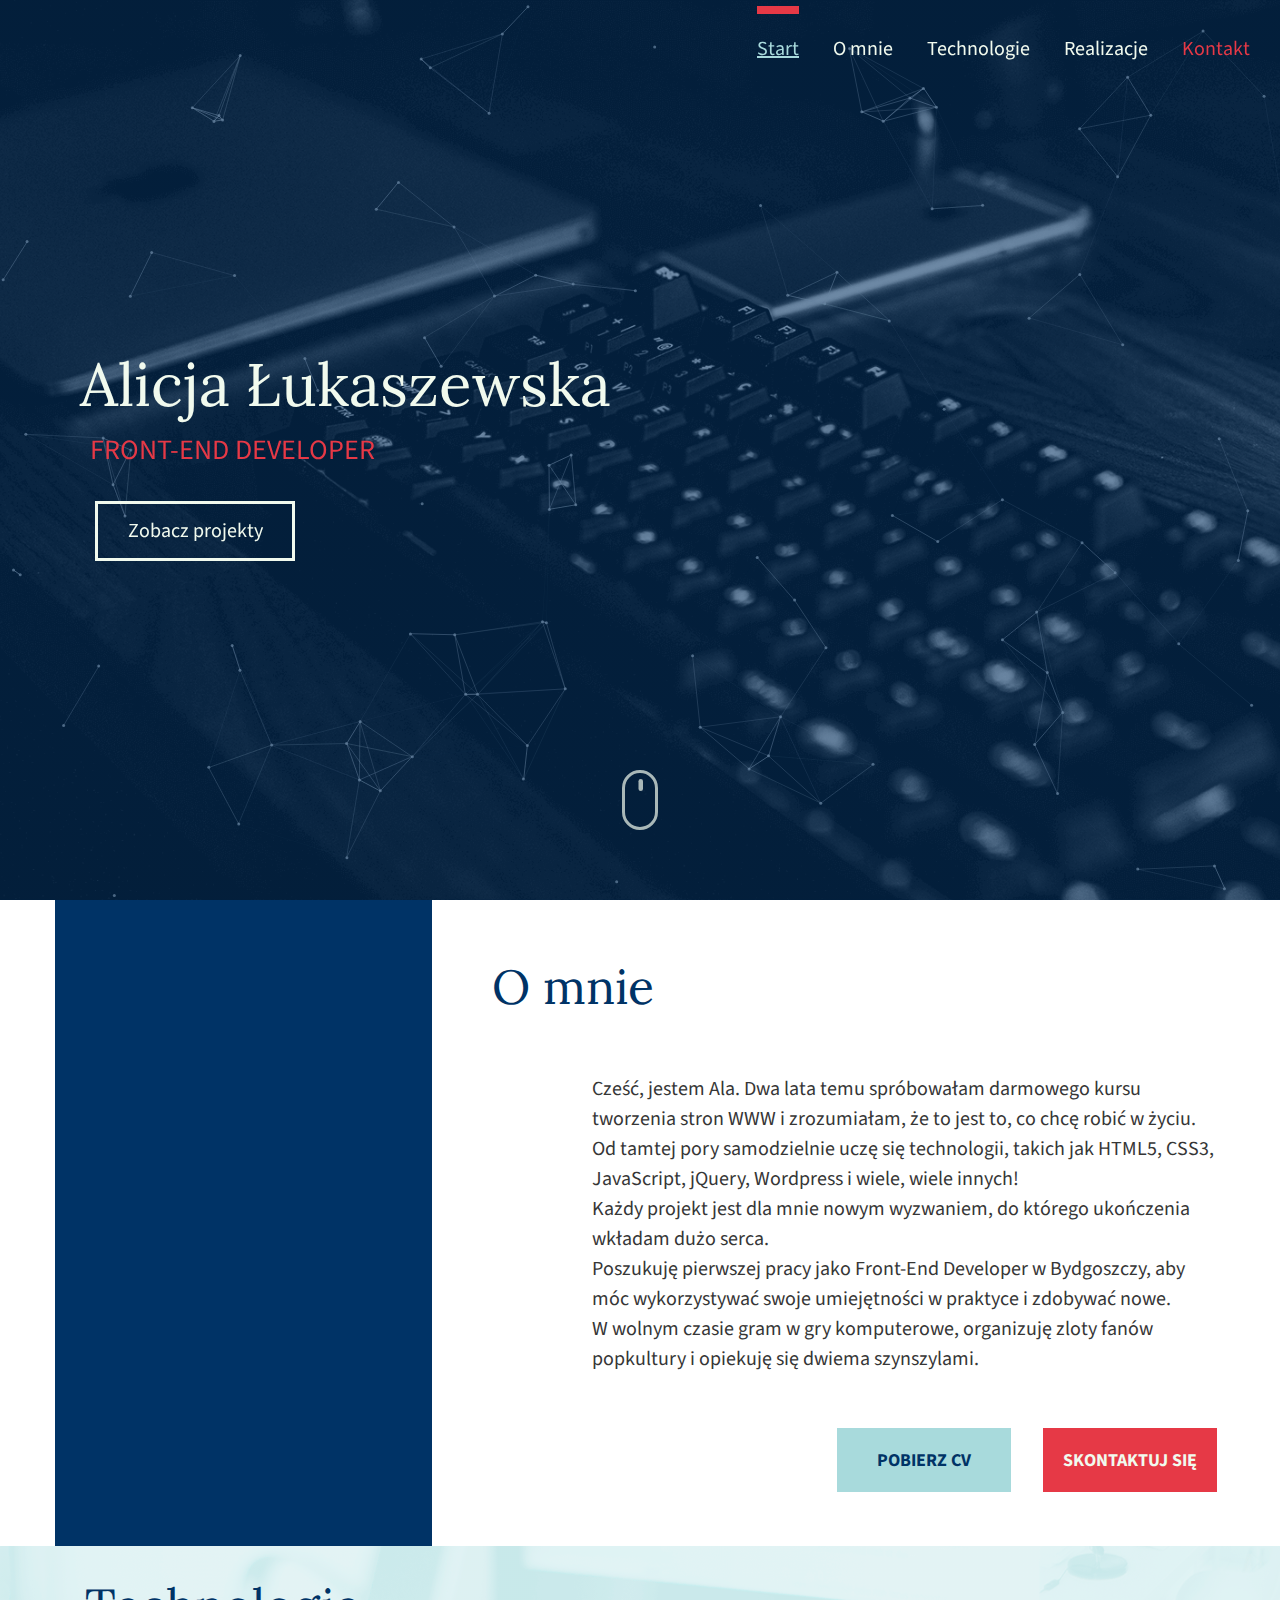
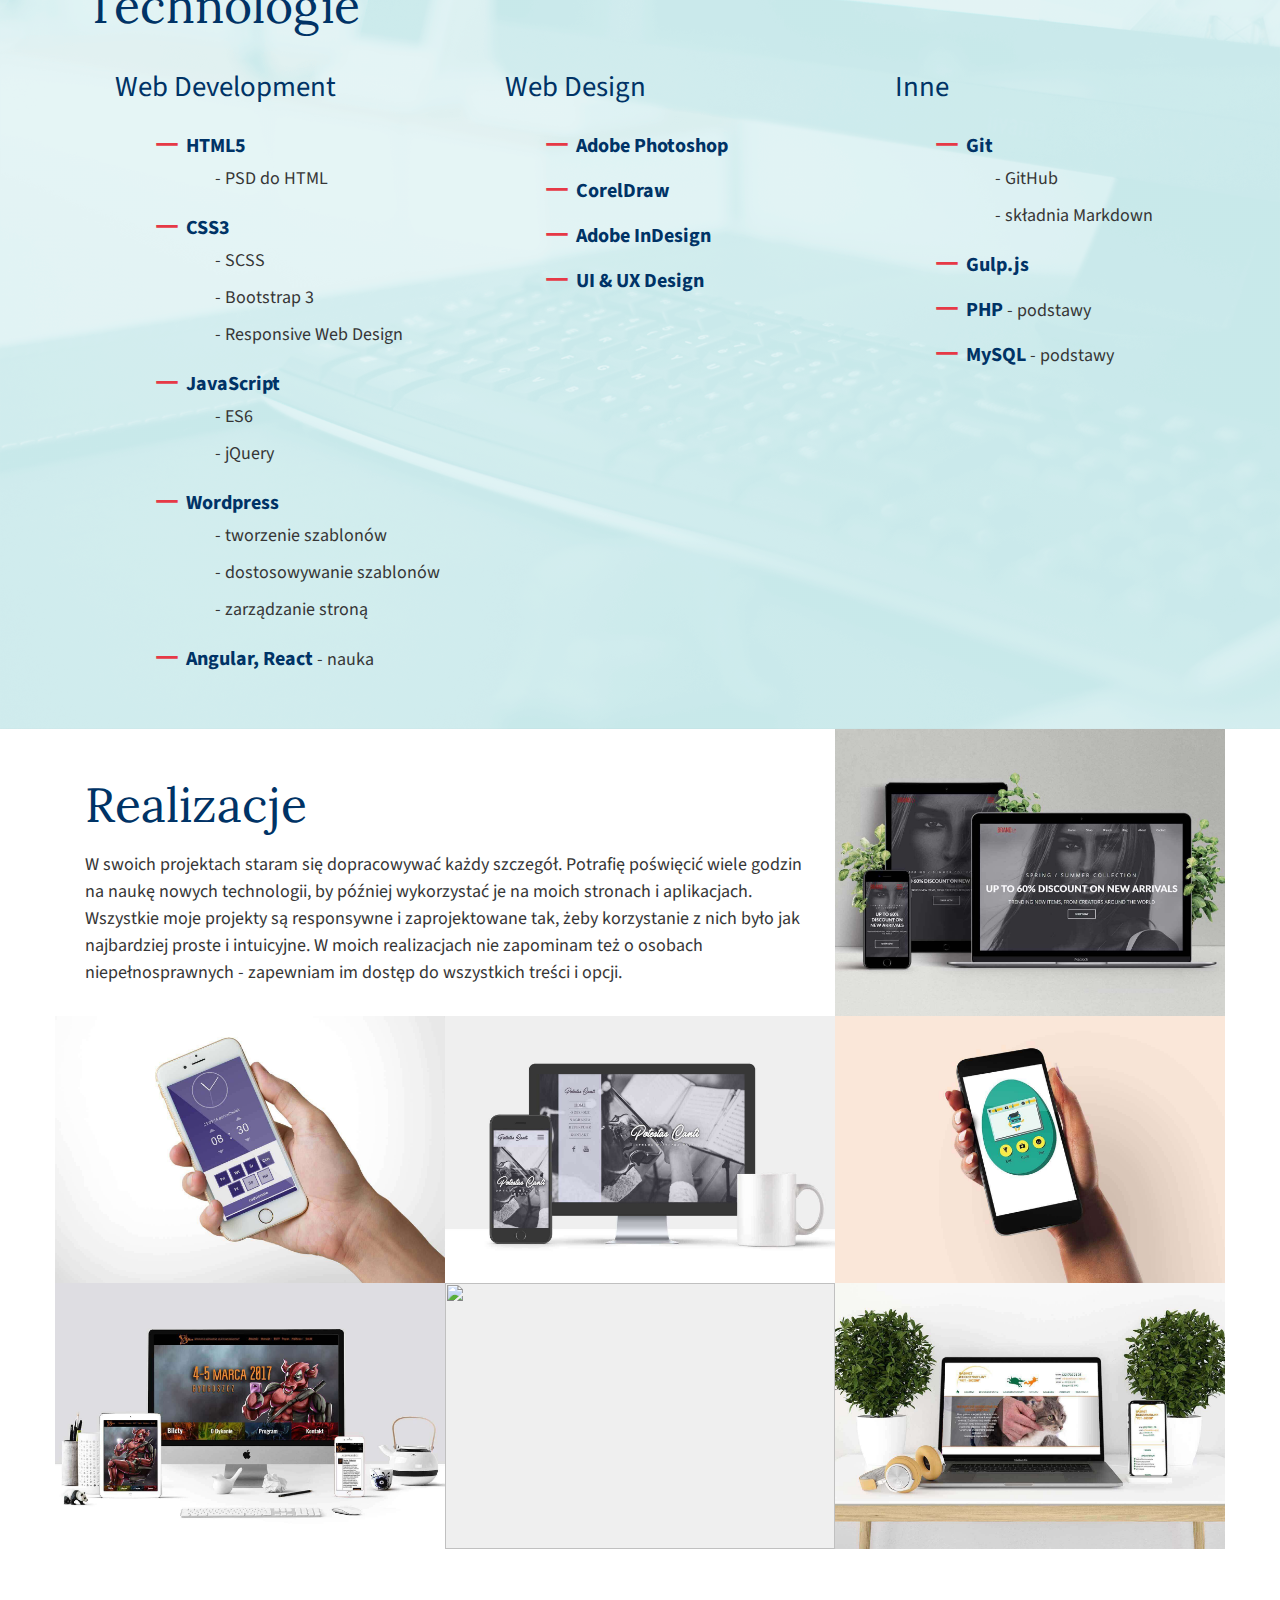
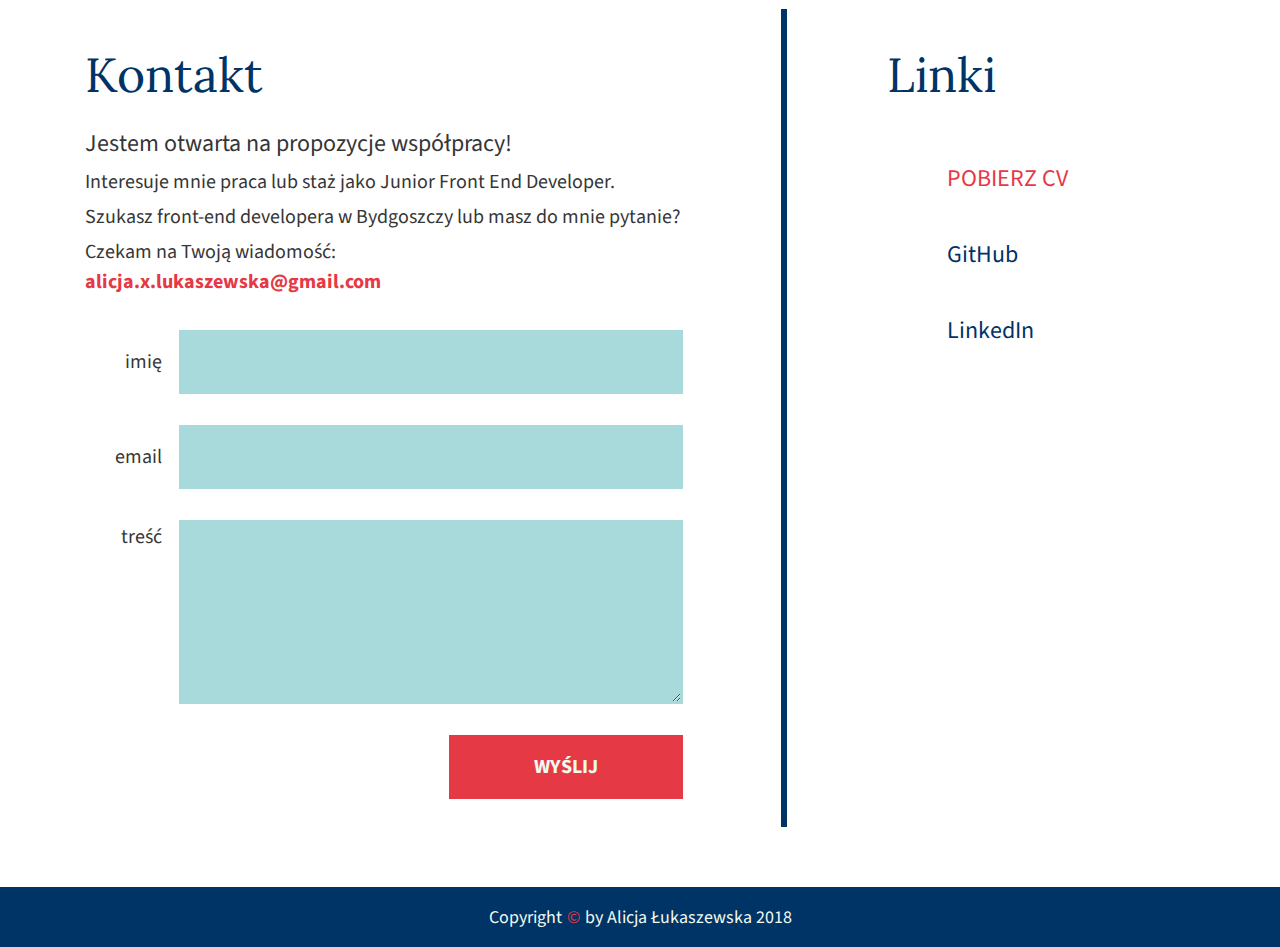
==== commit d2a0c13b: "Navigate projects by arrows" ====
--- a/index.html
+++ b/index.html
@@ -37,19 +37,19 @@
 			<div id="logo" class="fixed-logo" >
 				<a href="/">
 					<div>
-						<h2>Alicja Łukaszewska</h2>
-						<p>Front-End Developer</p>
+						<p class="name">Alicja Łukaszewska</p>
+						<p class="profession">Front-End Developer</p>
 					</div>
 				</a>
 			</div>
-			<button id="nav-icon" type="button" class="toggler" ariaexpanded="true" aria-label ="Otwórz/Zamknij menu" title="Otwórz/Zamknij menu">
+			<button id="nav-icon" type="button" class="toggler" aria-expanded="false" aria-label ="Otwórz/Zamknij menu" title="Otwórz/Zamknij menu">
 				<span></span>
 				<span></span>
 				<span></span>
 				<span></span>
 			</button>
 			<ul class="dropdown">
-				<li ><a class="active" href="#start">Start</a></li>
+				<li><a class="active" href="#start">Start</a></li>
 				<li><a href="#o-mnie">O mnie</a></li>
 				<li><a href="#technologie">Technologie </a></li>
 				<li><a href="#realizacje">Realizacje </a></li>
@@ -115,12 +115,12 @@
 			</section>
 			<section class="column">
 				<h3>Web Design</h3>
-				<dl>
-					<dt>Adobe Photoshop</dt>
-					<dt>CorelDraw</dt>
-					<dt>Adobe InDesign</dt>
-					<dt>UI & UX Design</dt>
-				</dl>
+				<ul>
+					<li>Adobe Photoshop</li>
+					<li>CorelDraw</li>
+					<li>Adobe InDesign</li>
+					<li>UI & UX Design</li>
+				</ul>
 			</section>
 			<section class="column">
 				<h3>Inne</h3>
@@ -140,219 +140,27 @@
 			<h2>Realizacje</h2>
 			<p>W swoich projektach staram się dopracowywać każdy szczegół. Potrafię poświęcić wiele godzin na naukę nowych technologii, by później wykorzystać je na moich stronach i aplikacjach. Wszystkie moje projekty są responsywne i zaprojektowane tak, żeby korzystanie z nich było jak najbardziej proste i intuicyjne. W moich realizacjach nie zapominam też o osobach niepełnosprawnych - zapewniam im dostęp do wszystkich treści i opcji.</p>
 		</div>
-		<button class="project" aria-label="Kliknij by przeczytać szczegóły projektu strony 'BrandLY'" title="Kliknij by przeczytać szczegóły projektu strony 'BrandLY'" id="project1">
-			<div class="image-wrapper">
-				<img src="img/projects/brand.jpg" alt="">
-			</div>	
-			<div class="hidden content">
-				<div class="details container">
-					<div class="description">
-						<h3>Strona Brand LY</h3>
-						<dl class="date">
-							<dt class="visuallyhidden">Data wykonania projektu:</dt>
-							<dd><time datetime="2018-01">Styczeń 2018</time></dd>
-						</dl>
-						<p>Projekt wykonany w ramach wyzwania „Weekly Web Dev Challenge”, stworzony na podstawie szablonu PSD. Posiada dwie karuzele (slidery), z czego jedna automatycznie zmienia produkty.</p>
-					</div>
-					<div class="technologies">
-						<h4>Technologie:</h4>
-						<ul>
-							<li>PSD to HTML</li>
-							<li>SCSS</li>
-							<li>JavaScript</li>
-							<li>Gulp.js</li>
-						</ul>	
-					</div>	
-				</div>
-				<div class="view">
-					<a class="live" href="https://alicjalukaszewska.github.io/weeklywebdev24/" target="_blank">Live</a>
-					<a class="code" href="https://github.com/alicjalukaszewska/weeklywebdev24" target="_blank">Kod</a>
-				</div>
-			</div>	
-		</button>	
-	
-		<button class="project" aria-label="Kliknij by przeczytać szczegóły projektu aplikacji 'Simple Alarm'" title="Kliknij by przeczytać szczegóły projektu aplikacji 'Simple Alarm'" id="project2">
-			<div class="image-wrapper">
-				<img src="img/projects/alarm.jpg" alt="">
-			</div>
-			<div class="hidden content">
-				<div class="details container">
-					<div class="description">
-						<h3>Aplikacja Simple Alarm</h3>
-						<dl class="date">
-							<dt class="visuallyhidden">Data wykonania projektu:</dt>
-							<dd><time datetime="2017-07">Lipiec 2017</time> - <time datetime="2018-01">Styczeń 2018</time></dd>
-						</dl>
-						<p>Aplikacja webowa, będąca moim pierwszym samodzielnym projektem w JavaScipcie. Jest to budzik posiadający opcję wyboru dni, w których ma zadzwonić oraz opcję wyboru długości drzemki. Docelowo planuję przerobić go na aplikację mobilną.</p>
-					</div>
-					<div class="technologies">
-						<h4>Technologie:</h4>
-						<ul>
-							<li>JavaScript</li>
-							<li>HTML5</li>
-							<li>SCSS</li>
-							<li>Gulp.js</li>
-						</ul>	
-					</div>	
-				</div>
-				<div class="view">
-					<a class="live" href="https://alicjalukaszewska.github.io/simpleAlarm/" target="_blank">Live</a>
-					<a class="code" href="https://github.com/alicjalukaszewska/simpleAlarm" target="_blank">Kod</a>
-				</div>
-			</div>
-		</button>	
-		<button class="project" aria-label="Kliknij by przeczytać szczegóły projektu strony 'Potestas Canti'" title="Kliknij by przeczytać szczegóły projektu strony 'Potestas Canti'" id="project3">
-			<div class="image-wrapper">
-				<img src="img/projects/potestas.jpg" alt="">
-			</div>		
-			<div class="hidden content">
-				<div class="details container">
-					<div class="description">
-						<h3>Strona Potestas Canti</h3>
-						<dl class="date">
-							<dt class="visuallyhidden">Data wykonania projektu:</dt>
-							<dd><time datetime="2017-10">Wrzesień 2017</time> - W trakcie</dd>
-						</dl>
-						<p>Strona zaprojektowania i wdrożona dla zespołu muzycznego. Szablon na prośbę klienta, różni się od popularnych stron typu one-page. Posiada boczne menu oraz podstrony, między którymi można się przełączać poprzez skrolowanie.</p>
-					</div>
-					<div class="technologies">
-						<h4>Technologie:</h4>
-						<ul>
-							<li>PSD to HTML</li>
-							<li>SCSS</li>
-							<li>JavaScript</li>
-							<li>Gulp.js</li>
-						</ul>	
-					</div>	
-				</div>
-				<div class="view">
-					<a class="live" href="https://alicjalukaszewska.github.io/PotestasCanti/" target="_blank">Live</a>
-					<a class="code" href="https://github.com/alicjalukaszewska/PotestasCanti" target="_blank">Kod</a>
-				</div>
-			</div>
-		</button>	
-		<button class="project" aria-label="Kliknij by przeczytać szczegóły projektu aplikacji 'Tamagotchi'" title="Kliknij by przeczytać szczegóły projektu aplikacji 'Tamagotchi'" id="project4">
-			<div class="image-wrapper">
-				<img src="img/projects/tamagotchi.jpg" alt="">
-			</div>
-				<div class="hidden content">
-					<div class="details container">
-						<div class="description">
-							<h3>Aplikacja Tamagotchi</h3>
-							<dl class="date">
-								<dt class="visuallyhidden">Data wykonania projektu:</dt>
-								<dd><time datetime="2017-11">Listopad 2017</time> - <time datetime="2018-01">Styczeń 2018</time></dd>
-							</dl>
-							<p>Aplikacja symulująca popularną w latach 90-tych zabawkę. Zwierzak regularnie traci statystyki głodu, zdrowia i szczęścia. Zadaniem gracza jest uzupełnianie ich zanim którekolwiek spadnie do zera. O konieczności reakcji informują notyfikacje i grafiki.</p>
-						</div>
-						<div class="technologies">
-							<h4>Technologie:</h4>
-							<ul>
-								<li>JavaScript</li>
-								<li>HTML5</li>
-								<li>Touch-Emulator.js</li>
-								<li>Gulp.js</li>
-							</ul>
-						</div>
-					</div>
-					<div class="view">
-						<a class="live" href="https://alicjalukaszewska.github.io/tamagotchi/" target="_blank">Live</a>
-						<a class="code" href="https://github.com/alicjalukaszewska/tamagotchi" target="_blank">Kod</a>
-					</div>
-				</div>
-			</div>			
-		</button>	
-		<button class="project" aria-label="Kliknij by przeczytać szczegóły projektu strony www.bykon.pl" title="Kliknij by przeczytać szczegóły projektu strony www.bykon.pl" id="project5">
-			<div class="image-wrapper">
-				<img src="img/projects/bykon.jpg" alt="">
-			</div>	
-			<div class="hidden content">
-				<div class="details container">
-					<div class="description">
-						<h3>Strona Bykonu</h3>
-						<dl class="date">
-							<dt class="visuallyhidden">Data wykonania projektu:</dt>
-							<dd><time datetime="2016-11">Listopad 2016</time> - <time datetime="2016-12">Grudzień 2016</time></dd>
-						</dl>
-						<p>Strona stworzona na CMS Wordpress, bazująca na szablonie zaprojektowanym i wdrożonym przeze mnie. Za pomocą kodu PHP dostosowałam stronę HTML do dynamicznie zmienianych treści oraz pluginów.</p>
-					</div>
-					<div class="technologies">
-					<h4>Technologie:</h4>
-						<ul>
-							<li>Wordpress</li>
-							<li>PSD to HTML5</li>
-							<li>Bootstrap 3</li>
-							<li>jQuery</li>
-						</ul>		
-					</div>
-				</div>
-				<div class="view">
-					<a class="live" href="http://www.bykon.pl/" target="_blank">Live</a>
-					<a class="code" href="https://github.com/alicjalukaszewska/bykon2017" target="_blank">Kod</a>
-				</div>
-			</div>
+		<button class="project" aria-label="Kliknij by przeczytać szczegóły projektu strony 'BrandLY'" title="Kliknij by przeczytać szczegóły projektu strony 'BrandLY'" id="brand-ly">
+			<img src="img/projects/brand.jpg" alt="">
+		</button>	
+		<button class="project" aria-label="Kliknij by przeczytać szczegóły projektu aplikacji 'Simple Alarm'" title="Kliknij by przeczytać szczegóły projektu aplikacji 'Simple Alarm'" id="simple-alarm">
+			<img src="img/projects/alarm.jpg" alt="">
+		</button>	
+		<button class="project" aria-label="Kliknij by przeczytać szczegóły projektu strony 'Potestas Canti'" title="Kliknij by przeczytać szczegóły projektu strony 'Potestas Canti'" id="potestas">
+			<img src="img/projects/potestas.jpg" alt="">	
+		</button>	
+		<button class="project" aria-label="Kliknij by przeczytać szczegóły projektu aplikacji 'Tamagotchi'" title="Kliknij by przeczytać szczegóły projektu aplikacji 'Tamagotchi'" id="tamagotchi">
+			<img src="img/projects/tamagotchi.jpg" alt="">	
+		</button>	
+		<button class="project" aria-label="Kliknij by przeczytać szczegóły projektu strony www.bykon.pl" title="Kliknij by przeczytać szczegóły projektu strony www.bykon.pl" id="bykon">
+			<img src="img/projects/bykon.jpg" alt="">
 		</button>	
 		
-		<button class="project" aria-label="Kliknij by przeczytać szczegóły projektu aplikacji 'Kości'" title="Kliknij by przeczytać szczegóły projektu aplikacji 'Kości'" id="project6">
-			<div class="image-wrapper">
-				<img src="img/projects/kosci.jpg" alt="">
-			</div>		
-			<div class="hidden content">
-				<div class="details container">
-					<div class="description">
-						<h3>Aplikacja Gra w Kości</h3>
-						<dl class="date">
-							<dt class="visuallyhidden">Data wykonania projektu:</dt>
-							<dd><time datetime="2017-10">Październik 2017</time> - <time datetime="2017-12">Grudzień 2017</time></dd>
-						</dl>
-						<p>Aplikacja symulująca grę w kości. Przeciwnikiem gracza jest komputer. Po pierwszym rzucie kośćmi, aktywny gracz musi obstawić, czy wartość kolejnego rzutu będzie większa lub mniejsza od pierwszego. 
-						</p>
-					</div>
-					<div class="technologies">
-						<h4>Technologie:</h4>
-						<ul>
-							<li>JavaSript</li>
-							<li>HTML5</li>
-							<li>SCSS</li>
-							<li>Gulp.js</li>
-						</ul>
-					</div>		
-				</div>
-				<div class="view">
-					<a class="live" href="https://alicjalukaszewska.github.io/DiceGame/" target="_blank">Live</a>
-					<a class="code" href="https://github.com/alicjalukaszewska/DiceGame" target="_blank">Kod</a>
-				</div>
-			</div>
-		</button>	
-		<button class="project" aria-label="Kliknij by przeczytać szczegóły projektu strony 'Vet-Bicom'" title="Kliknij by przeczytać szczegóły projektu strony 'Vet-Bicom'" id="project7">
-			<div class="image-wrapper">
-				<img src="img/projects/wet.jpg" alt="">
-			</div>
-			<div class="hidden content">
-				<div class="details container">
-					<div class="description">
-						<h3>Strona Vet-Bicom</h3>
-						<dl class="date">
-							<dt class="visuallyhidden">Data wykonania projektu:</dt>
-							<dd><time datetime="2016-07">Sierpień 2016</time> - <time datetime="2016-10">Październik 2016</time></dd>
-						</dl>
-						<p>Strona stworzona na CMS Wordpress, bazująca na szablonie zaprojektowanym i wdrożonym przeze mnie. Pozornie statyczna strona główna posiada wtyczkę wyświetlającą karuzelę z podglądem treści bloga.</p>
-					</div>
-					<div class="technologies">
-					<h4>Technologie:</h4>
-						<ul>
-							<li>Wordpress</li>
-							<li>PSD to HTML5</li>
-							<li>Bootstrap 3</li>
-							<li>jQuery</li>
-						</ul>	
-					</div>	
-				</div>
-				<div class="view">
-					<a class="live" href="http://www.weterynarzraszyn.com/" target="_blank">Live</a>
-					<a class="code" href="https://github.com/alicjalukaszewska/vet-bicom" target="_blank">Kod</a>
-				</div>
-			</div>
+		<button class="project" aria-label="Kliknij by przeczytać szczegóły projektu aplikacji 'Kości'" title="Kliknij by przeczytać szczegóły projektu aplikacji 'Kości'" id="kosci">
+			<img src="img/projects/kosci.jpg" alt="">	
+		</button>	
+		<button class="project" aria-label="Kliknij by przeczytać szczegóły projektu strony 'Vet-Bicom'" title="Kliknij by przeczytać szczegóły projektu strony 'Vet-Bicom'" id="vet">
+			<img src="img/projects/wet.jpg" alt="">
 		</button>
 	</article>
 	<div class="contact container" id="kontakt">
@@ -406,6 +214,7 @@
 	</footer>
 	<script src="js/canvas.js"></script>
 	<script src="js/smooth-scroll.js"></script>
+	<script src="js/ajax.js"></script>
 	<script src="js/code.js"></script>
 </body>
 </html>--- a/css/style.css
+++ b/css/style.css
@@ -31,26 +31,6 @@
   100% {
     top: 5px; } }
 
-@-webkit-keyframes load {
-  0%,
-  80%,
-  100% {
-    -webkit-box-shadow: 0 2.5em 0 -1.3em;
-    box-shadow: 0 2.5em 0 -1.3em; }
-  40% {
-    -webkit-box-shadow: 0 2.5em 0 0;
-    box-shadow: 0 2.5em 0 0; } }
-
-@keyframes load {
-  0%,
-  80%,
-  100% {
-    -webkit-box-shadow: 0 2.5em 0 -1.3em;
-    box-shadow: 0 2.5em 0 -1.3em; }
-  40% {
-    -webkit-box-shadow: 0 2.5em 0 0;
-    box-shadow: 0 2.5em 0 0; } }
-
 @-webkit-keyframes fadeRight {
   0% {
     right: -1000px; }
@@ -68,6 +48,20 @@
     right: -500px; }
   100% {
     right: 0; } }
+
+@-webkit-keyframes fadeIn {
+  0% {
+    opacity: 0; }
+  100% {
+    opacity: 1; } }
+
+@keyframes fadeIn {
+  0% {
+    opacity: 0;
+    top: -800px; }
+  100% {
+    opacity: 1;
+    top: 0; } }
 
 * {
   margin: 0;
@@ -110,7 +104,7 @@
       font-size: 38px; } }
 
 h2 {
-  padding: 3.2rem 0;
+  padding: 3.2rem 30px;
   color: #003366;
   font-family: "Lora", serif;
   font-size: 48px; }
@@ -148,9 +142,12 @@
   width: 100%;
   z-index: 15; }
   .fixed-menu.scrolled {
-    background-color: rgba(0, 51, 102, 0.7);
+    background-color: rgba(0, 51, 102, 0.9);
     -webkit-transition: background-color 0.3s;
     transition: background-color 0.3s; }
+    @media only screen and (max-width: 370px) {
+      .fixed-menu.scrolled {
+        background-color: #003366; } }
     .fixed-menu.scrolled a.active, .fixed-menu.scrolled a:hover, .fixed-menu.scrolled a:focus {
       color: #e63946;
       -webkit-transition: color 0.2s;
@@ -174,14 +171,17 @@
     .fixed-menu nav .fixed-logo {
       position: absolute;
       left: 30px;
+      display: none;
       height: inherit;
-      -webkit-transition: all 1s;
-      transition: all 1s;
-      -webkit-transition: all 0.5s;
-      display: none;
       opacity: 0;
-      -webkit-transition: opacity 2s;
-      transition: opacity 2s; }
+      -webkit-animation-name: fadeIn;
+      animation-name: fadeIn;
+      -webkit-animation-duration: 0.3s;
+      animation-duration: 0.3s; }
+      @media only screen and (max-width: 370px) {
+        .fixed-menu nav .fixed-logo {
+          left: 0;
+          margin-left: 15px; } }
       .fixed-menu nav .fixed-logo a {
         height: inherit;
         display: -webkit-box;
@@ -190,28 +190,41 @@
         -webkit-box-align: center;
         -ms-flex-align: center;
         align-items: center; }
-      .fixed-menu nav .fixed-logo h1 {
+      .fixed-menu nav .fixed-logo p.name {
+        padding: 0;
+        color: #f1faee;
+        font-family: "Lora", serif;
         font-size: 34px;
+        text-transform: none;
         transition: all 0.3s;
         -webkit-transition: all 0.3s; }
         @media only screen and (max-width: 520px) {
-          .fixed-menu nav .fixed-logo h1 {
+          .fixed-menu nav .fixed-logo p.name {
             font-size: 24px; } }
-      .fixed-menu nav .fixed-logo p {
+        @media only screen and (max-width: 370px) {
+          .fixed-menu nav .fixed-logo p.name {
+            font-size: 20px; } }
+      .fixed-menu nav .fixed-logo p.profession {
         color: #e63946;
         text-transform: uppercase;
         margin: -5px 2px;
         font-size: 16px;
         transition: all 0.3s;
         -webkit-transition: all 0.3s; }
+        @media only screen and (max-width: 520px) {
+          .fixed-menu nav .fixed-logo p.profession {
+            font-size: 14px; } }
+        @media only screen and (max-width: 320px) {
+          .fixed-menu nav .fixed-logo p.profession {
+            display: none; } }
     .fixed-menu nav .toggler {
+      margin-right: 30px;
       position: relative;
       right: 0;
       width: 60px;
       height: 45px;
       -ms-flex-item-align: end;
       align-self: flex-end;
-      margin-right: 30px;
       -webkit-transform: rotate(0deg);
       transform: scale(0.8) rotate(0deg);
       -webkit-transition: .5s ease-in-out;
@@ -222,10 +235,11 @@
       @media only screen and (min-width: 920px) {
         .fixed-menu nav .toggler {
           display: none; } }
-      @media only screen and (max-width: 320px) {
+      @media only screen and (max-width: 370px) {
         .fixed-menu nav .toggler {
           -webkit-transform: scale(0.6);
-          transform: scale(0.6); } }
+          transform: scale(0.6);
+          margin-right: 15px; } }
       .fixed-menu nav .toggler:hover > *, .fixed-menu nav .toggler:focus > * {
         background-color: #7c010a; }
       .fixed-menu nav .toggler span {
@@ -405,6 +419,10 @@
   header .welcome {
     width: 1170px;
     padding-left: 10px; }
+    @media only screen and (max-width: 370px) {
+      header .welcome {
+        text-align: center;
+        padding: 0; } }
     header .welcome .welcome-logo {
       position: relative;
       display: inline-block;
@@ -413,12 +431,18 @@
       transition: all 1s;
       -webkit-transition: all 0.7s;
       z-index: 10; }
+      @media only screen and (max-width: 370px) {
+        header .welcome .welcome-logo {
+          padding: 0; } }
       header .welcome .welcome-logo a:focus {
         display: inline-block;
         outline: 1px solid #f1faee; }
       header .welcome .welcome-logo h1 {
         transition: all 0.3s;
         -webkit-transition: all 0.3s; }
+        @media only screen and (max-width: 370px) {
+          header .welcome .welcome-logo h1 {
+            font-size: 30px; } }
       header .welcome .welcome-logo p {
         margin-left: 10px;
         color: #e63946;
@@ -435,6 +459,9 @@
     header .welcome > a {
       margin-left: 30px;
       margin-top: 30px; }
+      @media only screen and (max-width: 370px) {
+        header .welcome > a {
+          margin: 20px auto; } }
   header .mouse-icon {
     position: absolute;
     bottom: 0;
@@ -461,15 +488,15 @@
       background-color: rgba(255, 255, 255, 0.3); }
   header .mouse-icon .wheel {
     -webkit-animation-name: drop;
-    -webkit-animation-duration: 2s;
+    -webkit-animation-duration: 1.2s;
     -webkit-animation-timing-function: linear;
     -webkit-animation-delay: 0s;
     -webkit-animation-iteration-count: infinite;
     -webkit-animation-play-state: running;
     -webkit-animation-name: drop;
     animation-name: drop;
-    -webkit-animation-duration: 2s;
-    animation-duration: 2s;
+    -webkit-animation-duration: 1.2s;
+    animation-duration: 1.2s;
     -webkit-animation-timing-function: linear;
     animation-timing-function: linear;
     -webkit-animation-delay: 0s;
@@ -530,9 +557,10 @@
     flex: 1;
     width: 470px;
     background-color: #003366;
-    background-image: url("http://via.placeholder.com/650x960");
+    background-image: url("../img/photo.jpg");
     background-size: cover;
-    background-position: center center; }
+    background-position: center center;
+    background-repeat: no-repeat; }
     @media only screen and (max-width: 665px) {
       .about .photo {
         height: 350px;
@@ -540,10 +568,17 @@
         -webkit-box-flex: 1;
         -ms-flex: auto;
         flex: auto;
-        background-position: top center;
+        background-position: center -170px;
         -webkit-box-ordinal-group: 6;
         -ms-flex-order: 5;
         order: 5; } }
+    @media only screen and (max-width: 520px) {
+      .about .photo {
+        background-position: center -75px; } }
+    @media only screen and (max-width: 320px) {
+      .about .photo {
+        background-position: center center;
+        height: 320px; } }
   .about section {
     margin: 0 10px 0 30px;
     -webkit-box-flex: 2;
@@ -582,7 +617,8 @@
           font-size: 18px; } }
       @media only screen and (max-width: 320px) {
         .about section p {
-          font-size: 16px; } }
+          font-size: 16px;
+          margin-left: 0; } }
     .about section footer {
       -ms-flex-item-align: end;
       align-self: flex-end; }
@@ -622,29 +658,38 @@
             height: 55px;
             width: 120px;
             font-size: 14px; } }
+        @media only screen and (max-width: 370px) {
+          .about section footer a {
+            width: 105px; } }
       .about section footer a:first-child {
         background-color: #a8dadc;
         color: #003366;
         outline: 2px solid #a8dadc; }
+        @media only screen and (max-width: 370px) {
+          .about section footer a:first-child {
+            margin-left: 0; } }
         .about section footer a:first-child:hover, .about section footer a:first-child:focus {
           background-color: #003366;
           color: #f1faee;
           transition: all 0.5s;
           -webkit-transition: all 0.5s;
-          outline: 2px solid #e63946; }
+          outline: 2px dotted #457b9d; }
       .about section footer a:last-child {
         background-color: #e63946;
         color: #f1faee;
         outline: 2px solid #e63946; }
+        @media only screen and (max-width: 370px) {
+          .about section footer a:last-child {
+            margin-right: 0; } }
         .about section footer a:last-child:hover, .about section footer a:last-child:focus {
           background-color: #7c010a;
           color: #f1faee;
           transition: all 0.5s;
-          -webkit-transition: all 0.5s; }
+          -webkit-transition: all 0.5s;
+          outline: 2px dotted #e63946; }
 
 .skills {
   padding-bottom: 3.2rem;
-  height: calc(100vh - 90px);
   background-image: linear-gradient(rgba(168, 218, 220, 0.45), rgba(168, 218, 220, 0.45)), url("../img/backgroundskills.png");
   background-blend-mode: overlay;
   background-color: #d0e7e8;
@@ -657,13 +702,10 @@
     .skills {
       height: auto; } }
   .skills h2 {
-    padding: 1.5rem 0;
+    padding: 1.5rem 30px;
     margin: 0 auto;
     display: block;
     max-width: 1170px; }
-    @media only screen and (max-width: 1200px) {
-      .skills h2 {
-        margin-left: 15px; } }
     @media only screen and (max-width: 665px) {
       .skills h2 {
         text-align: center;
@@ -683,6 +725,9 @@
       .skills .column {
         padding: 0 30px 30px;
         float: left; } }
+    @media only screen and (max-width: 370px) {
+      .skills .column {
+        padding: 0 10px 30px; } }
     .skills .column h3 {
       padding-bottom: 10px;
       padding-left: 60px;
@@ -702,35 +747,35 @@
       @media only screen and (max-width: 320px) {
         .skills .column h3 {
           font-size: 22px; } }
-    .skills .column dl {
+    .skills .column dl, .skills .column ul {
       margin-left: 100px; }
       @media only screen and (max-width: 920px) {
-        .skills .column dl {
+        .skills .column dl, .skills .column ul {
           margin-left: 60px; } }
       @media only screen and (max-width: 768px) {
-        .skills .column dl {
+        .skills .column dl, .skills .column ul {
           margin-left: 15px; } }
-    .skills .column dt {
+    .skills .column dt, .skills .column li {
       color: #003366;
       font-weight: bold; }
       @media only screen and (max-width: 665px) {
-        .skills .column dt {
+        .skills .column dt, .skills .column li {
           font-size: 20px; } }
       @media only screen and (max-width: 320px) {
-        .skills .column dt {
+        .skills .column dt, .skills .column li {
           font-size: 18px; } }
-      .skills .column dt:before {
+      .skills .column dt:before, .skills .column li:before {
         content: '\2015';
         color: #e63946;
         font-size: 30px;
         margin-right: 7px; }
         @media only screen and (max-width: 665px) {
-          .skills .column dt:before {
+          .skills .column dt:before, .skills .column li:before {
             font-size: 24px; } }
         @media only screen and (max-width: 320px) {
-          .skills .column dt:before {
+          .skills .column dt:before, .skills .column li:before {
             font-size: 16px; } }
-      .skills .column dt span {
+      .skills .column dt span, .skills .column li span {
         color: #363636;
         font-size: 18px;
         font-weight: normal; }
@@ -739,7 +784,7 @@
       font-size: 18px;
       font-weight: normal;
       margin-left: 60px;
-      padding-bottom: 15px; }
+      padding-bottom: 10px; }
       @media only screen and (max-width: 920px) {
         .skills .column dd {
           margin-left: 40px;
@@ -758,11 +803,16 @@
   display: grid;
   -ms-grid-columns: auto auto auto;
   grid-template-columns: 1fr 1fr 1fr; }
+  .portfolio button:first-child {
+    height: 310px; }
+    @media only screen and (max-width: 920px) {
+      .portfolio button:first-child {
+        height: 100%; } }
   @media only screen and (max-width: 920px) {
     .portfolio {
       width: 100%;
-      -ms-grid-columns: minmax(250px, 1fr) [auto-fill];
-      grid-template-columns: repeat(auto-fill, minmax(250px, 1fr)); } }
+      -ms-grid-columns: minmax(240px, 1fr) [auto-fill];
+      grid-template-columns: repeat(auto-fill, minmax(240px, 1fr)); } }
   @media only screen and (max-width: 805px) {
     .portfolio {
       margin: 0; } }
@@ -774,11 +824,15 @@
     @media only screen and (max-width: 920px) {
       .portfolio .aboutProjects {
         grid-column: 1 / -1; } }
+    @media only screen and (max-width: 370px) {
+      .portfolio .aboutProjects {
+        padding: 15px; } }
     .portfolio .aboutProjects h2 {
-      padding: 10px 0;
-      text-align: center; }
+      padding: 10px 0; }
     .portfolio .aboutProjects p {
       font-size: 18px; }
+  .portfolio a {
+    display: block; }
   .portfolio .project {
     position: relative;
     display: -webkit-box;
@@ -788,13 +842,6 @@
     transition: all 0.3s;
     -webkit-transition: all 0.3s;
     cursor: pointer; }
-    .portfolio .project .image-wrapper {
-      display: -webkit-box;
-      display: -ms-flexbox;
-      display: flex;
-      transition: all 0.3s;
-      -webkit-transition: all 0.3s;
-      overflow: hidden; }
     .portfolio .project:after {
       background-color: transparent;
       background-repeat: no-repeat;
@@ -830,11 +877,6 @@
       object-fit: cover;
       transition: all 0.3s;
       -webkit-transition: all 0.3s; }
-  .portfolio #project1 img {
-    height: 310px; }
-    @media only screen and (max-width: 920px) {
-      .portfolio #project1 img {
-        height: 100%; } }
 
 .zoomed {
   position: fixed;
@@ -862,7 +904,8 @@
     -webkit-transition: all 0.2s;
     color: #f1faee;
     background-color: #003366;
-    z-index: 40; }
+    z-index: 40;
+    border: 2px solid #003366; }
     @media only screen and (max-width: 805px) {
       .zoomed button {
         height: 60px;
@@ -870,6 +913,10 @@
     @media only screen and (max-width: 768px) {
       .zoomed button {
         position: absolute; } }
+    @media only screen and (max-width: 370px) {
+      .zoomed button {
+        padding: 5px;
+        font-size: 20px; } }
     .zoomed button.prev {
       left: 0; }
     .zoomed button.next {
@@ -877,7 +924,8 @@
     .zoomed button:hover, .zoomed button:focus {
       background-color: #7c010a;
       transition: all 0.2s;
-      -webkit-transition: all 0.2s; }
+      -webkit-transition: all 0.2s;
+      border: 2px dotted #e63946; }
   .zoomed .zoomed-project {
     padding: 20px;
     position: relative;
@@ -945,7 +993,8 @@
         .zoomed .zoomed-project button.back:hover, .zoomed .zoomed-project button.back:focus {
           background-color: #003366;
           transition: all 0.2s;
-          -webkit-transition: all 0.2s; }
+          -webkit-transition: all 0.2s;
+          border: 2px dotted #457b9d; }
     .zoomed .zoomed-project .details {
       margin-top: 10px;
       display: -webkit-box;
@@ -969,6 +1018,10 @@
         @media only screen and (max-width: 805px) {
           .zoomed .zoomed-project .details .description {
             font-size: 16px; } }
+        @media only screen and (max-width: 370px) {
+          .zoomed .zoomed-project .details .description {
+            padding: 0;
+            font-size: 14px; } }
         .zoomed .zoomed-project .details .description h3 {
           width: 100%;
           margin-bottom: 5px;
@@ -1062,6 +1115,9 @@
         .zoomed .zoomed-project .view {
           padding: 0;
           padding-left: 30px; } }
+      @media only screen and (max-width: 370px) {
+        .zoomed .zoomed-project .view {
+          padding-left: 0; } }
       .zoomed .zoomed-project .view a {
         display: -webkit-box;
         display: -ms-flexbox;
@@ -1088,23 +1144,26 @@
             width: 80px; } }
         .zoomed .zoomed-project .view a.live {
           color: #003366;
-          border: 1px solid #003366; }
+          outline: 1px solid #003366; }
           .zoomed .zoomed-project .view a.live:hover, .zoomed .zoomed-project .view a.live:focus {
             background-color: #003366;
+            outline: 2px dotted #457b9d;
             color: #f1faee;
             transition: all 0.3s;
             -webkit-transition: all 0.3s; }
         .zoomed .zoomed-project .view a.code {
           margin-left: 30px;
           color: #e63946;
-          border: 1px solid #e63946; }
+          outline: 1px solid #e63946; }
           .zoomed .zoomed-project .view a.code:hover, .zoomed .zoomed-project .view a.code:focus {
             background-color: #e63946;
+            outline: 2px dotted #e63946;
             color: #f1faee;
             transition: all 0.3s;
             -webkit-transition: all 0.3s; }
 
 .contact {
+  padding-left: 30px;
   padding-bottom: 60px;
   display: -webkit-box;
   display: -ms-flexbox;
@@ -1118,10 +1177,10 @@
       -webkit-box-orient: vertical;
       -webkit-box-direction: normal;
       -ms-flex-direction: column;
-      flex-direction: column; } }
+      flex-direction: column;
+      padding-left: 0; } }
   .contact h2 {
-    padding-top: 30px;
-    padding-bottom: 10px; }
+    padding: 30px 0 10px; }
   .contact .lead {
     font-size: 24px; }
     @media only screen and (max-width: 520px) {
@@ -1142,6 +1201,9 @@
     @media only screen and (max-width: 1200px) {
       .contact a {
         display: inline; } }
+    @media only screen and (max-width: 370px) {
+      .contact a {
+        word-wrap: break-word; } }
     .contact a:hover, .contact a:focus {
       color: #7c010a;
       text-decoration: underline;
@@ -1167,7 +1229,7 @@
     @media only screen and (max-width: 805px) {
       .contact form {
         margin: 0; } }
-    @media only screen and (max-width: 520px) {
+    @media only screen and (max-width: 560px) {
       .contact form {
         display: block; } }
     .contact form p {
@@ -1181,9 +1243,32 @@
           -ms-flex-item-align: center;
           -ms-grid-row-align: center;
           align-self: center; } }
+      .contact form p.alert {
+        display: none;
+        margin-top: -15px;
+        margin-bottom: 5px;
+        width: 500px;
+        color: #e63946;
+        font-size: 18px; }
+        @media only screen and (max-width: 920px) {
+          .contact form p.alert {
+            width: 450px; } }
+        @media only screen and (max-width: 805px) {
+          .contact form p.alert {
+            margin-top: 0;
+            margin-bottom: -10px;
+            padding-left: 30px; } }
+        @media only screen and (max-width: 560px) {
+          .contact form p.alert {
+            margin: 0 auto -20px;
+            padding-left: 0;
+            width: 100%; } }
     .contact form label {
       display: inline-block;
       text-align: right; }
+      @media only screen and (max-width: 665px) {
+        .contact form label {
+          margin-left: 15px; } }
       .contact form label span {
         margin-top: -5px; }
     .contact form input, .contact form textarea {
@@ -1196,8 +1281,8 @@
       -webkit-transition: all 0.5s; }
       @media only screen and (max-width: 920px) {
         .contact form input, .contact form textarea {
-          width: 450px; } }
-      @media only screen and (max-width: 520px) {
+          width: 430px; } }
+      @media only screen and (max-width: 560px) {
         .contact form input, .contact form textarea {
           margin: 0;
           padding: 0;
@@ -1229,8 +1314,12 @@
       transition: all 0.3s;
       -webkit-transition: all 0.3s;
       outline: 2px solid #e63946; }
+      @media only screen and (max-width: 370px) {
+        .contact form button {
+          width: 100%; } }
       .contact form button:hover, .contact form button:focus {
         background-color: #7c010a;
+        outline: 2px dotted #e63946;
         color: #f1faee;
         transition: all 0.3s;
         -webkit-transition: all 0.3s; }
@@ -1249,6 +1338,8 @@
       width: 100%;
       padding: 0;
       border: 0; } }
+  .links h2 {
+    padding-left: 0; }
   @media only screen and (max-width: 805px) {
     .links ul {
       text-align: center; } }
@@ -1286,9 +1377,10 @@
           padding-left: 35px;
           margin: 5px;
           font-size: 20px; } }
-      @media only screen and (max-width: 320px) {
+      @media only screen and (max-width: 370px) {
         .links li a {
-          font-size: 18px; } }
+          font-size: 16px;
+          margin: 0; } }
       .links li a:hover, .links li a:focus {
         color: #003366;
         text-decoration: underline; }
